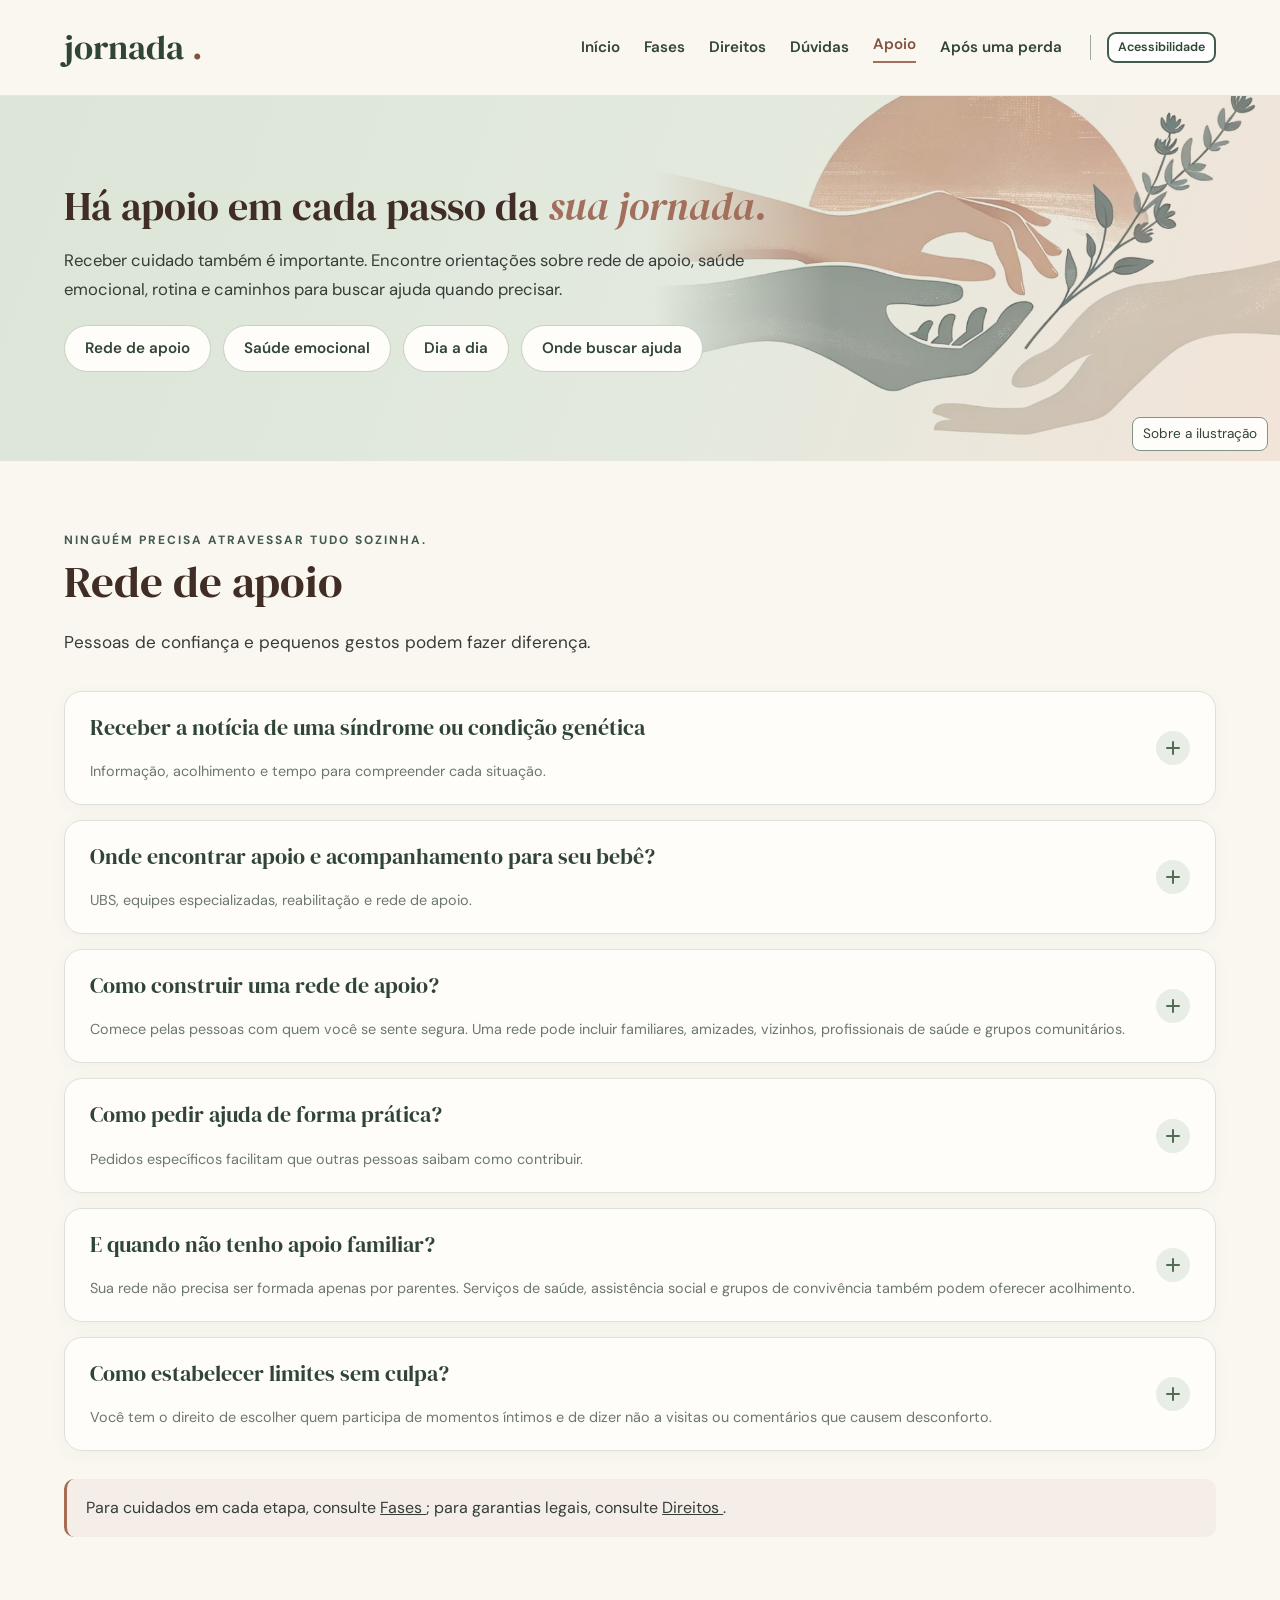
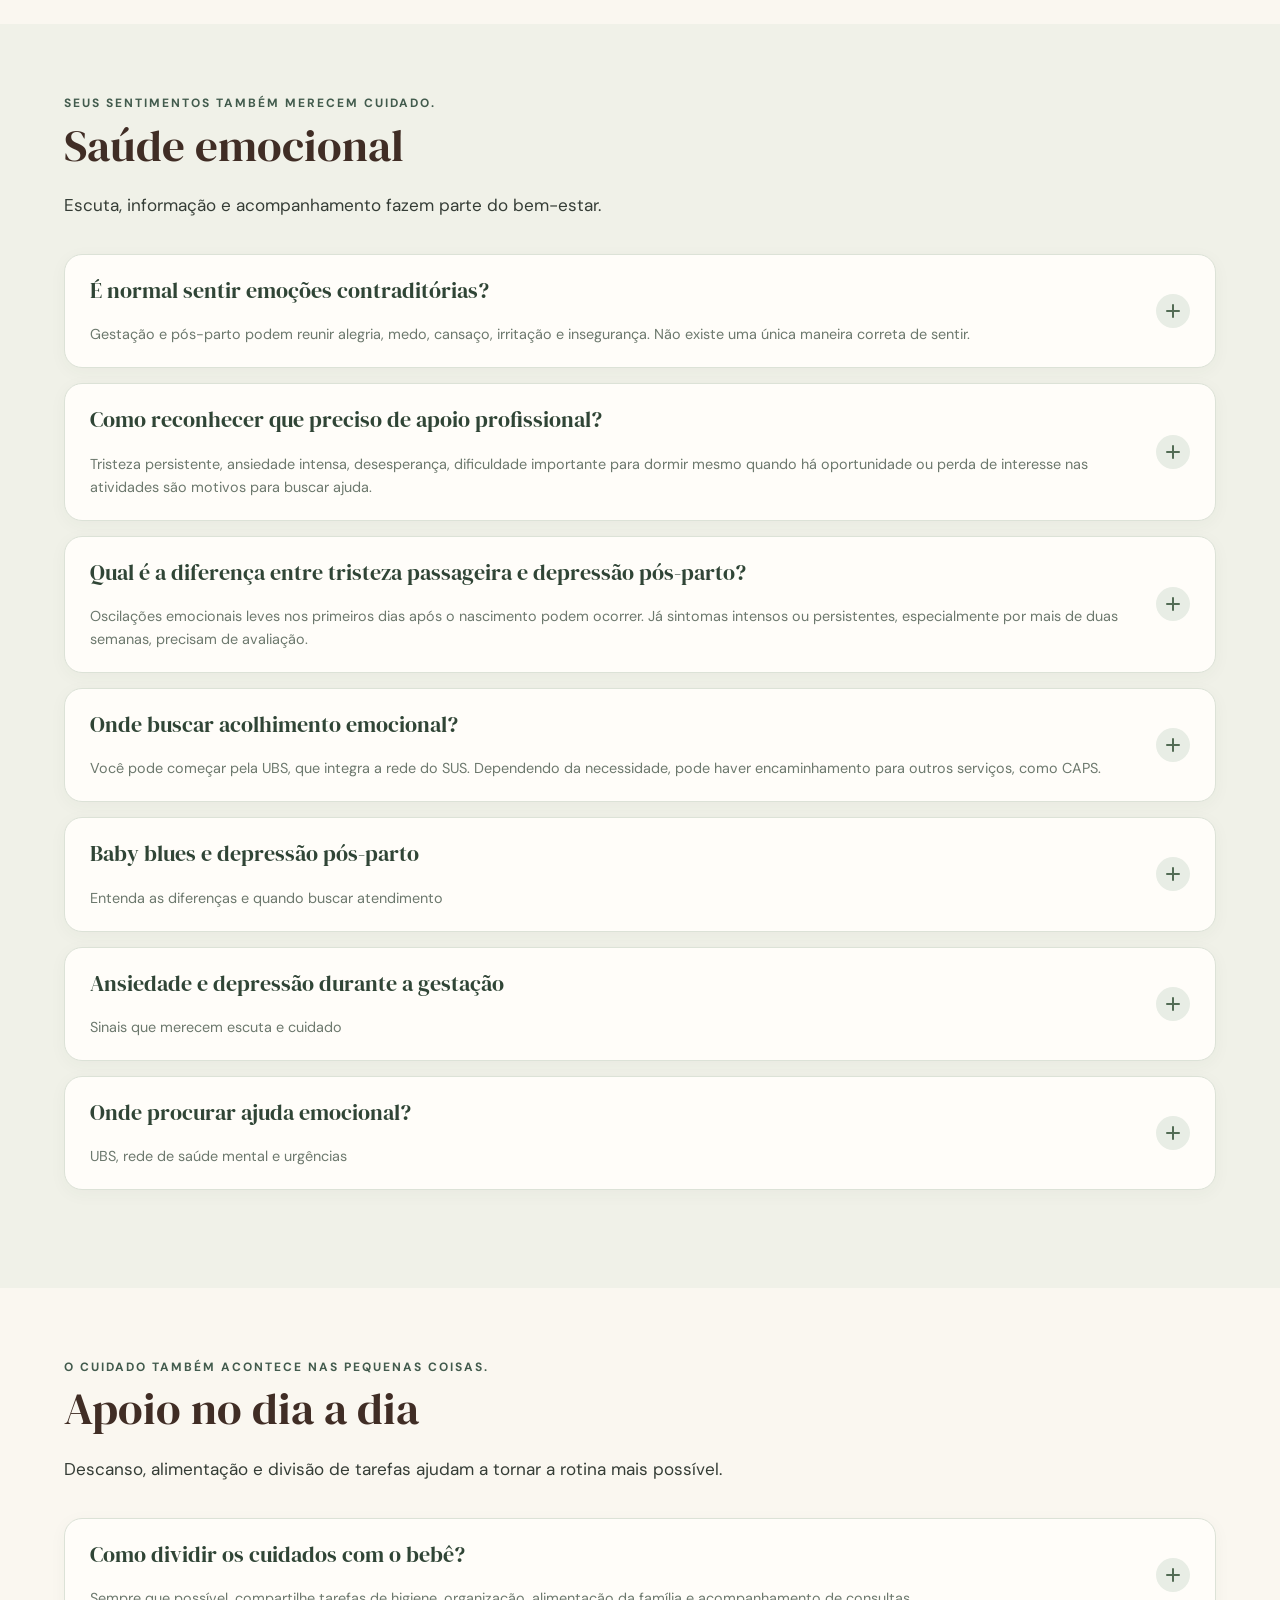
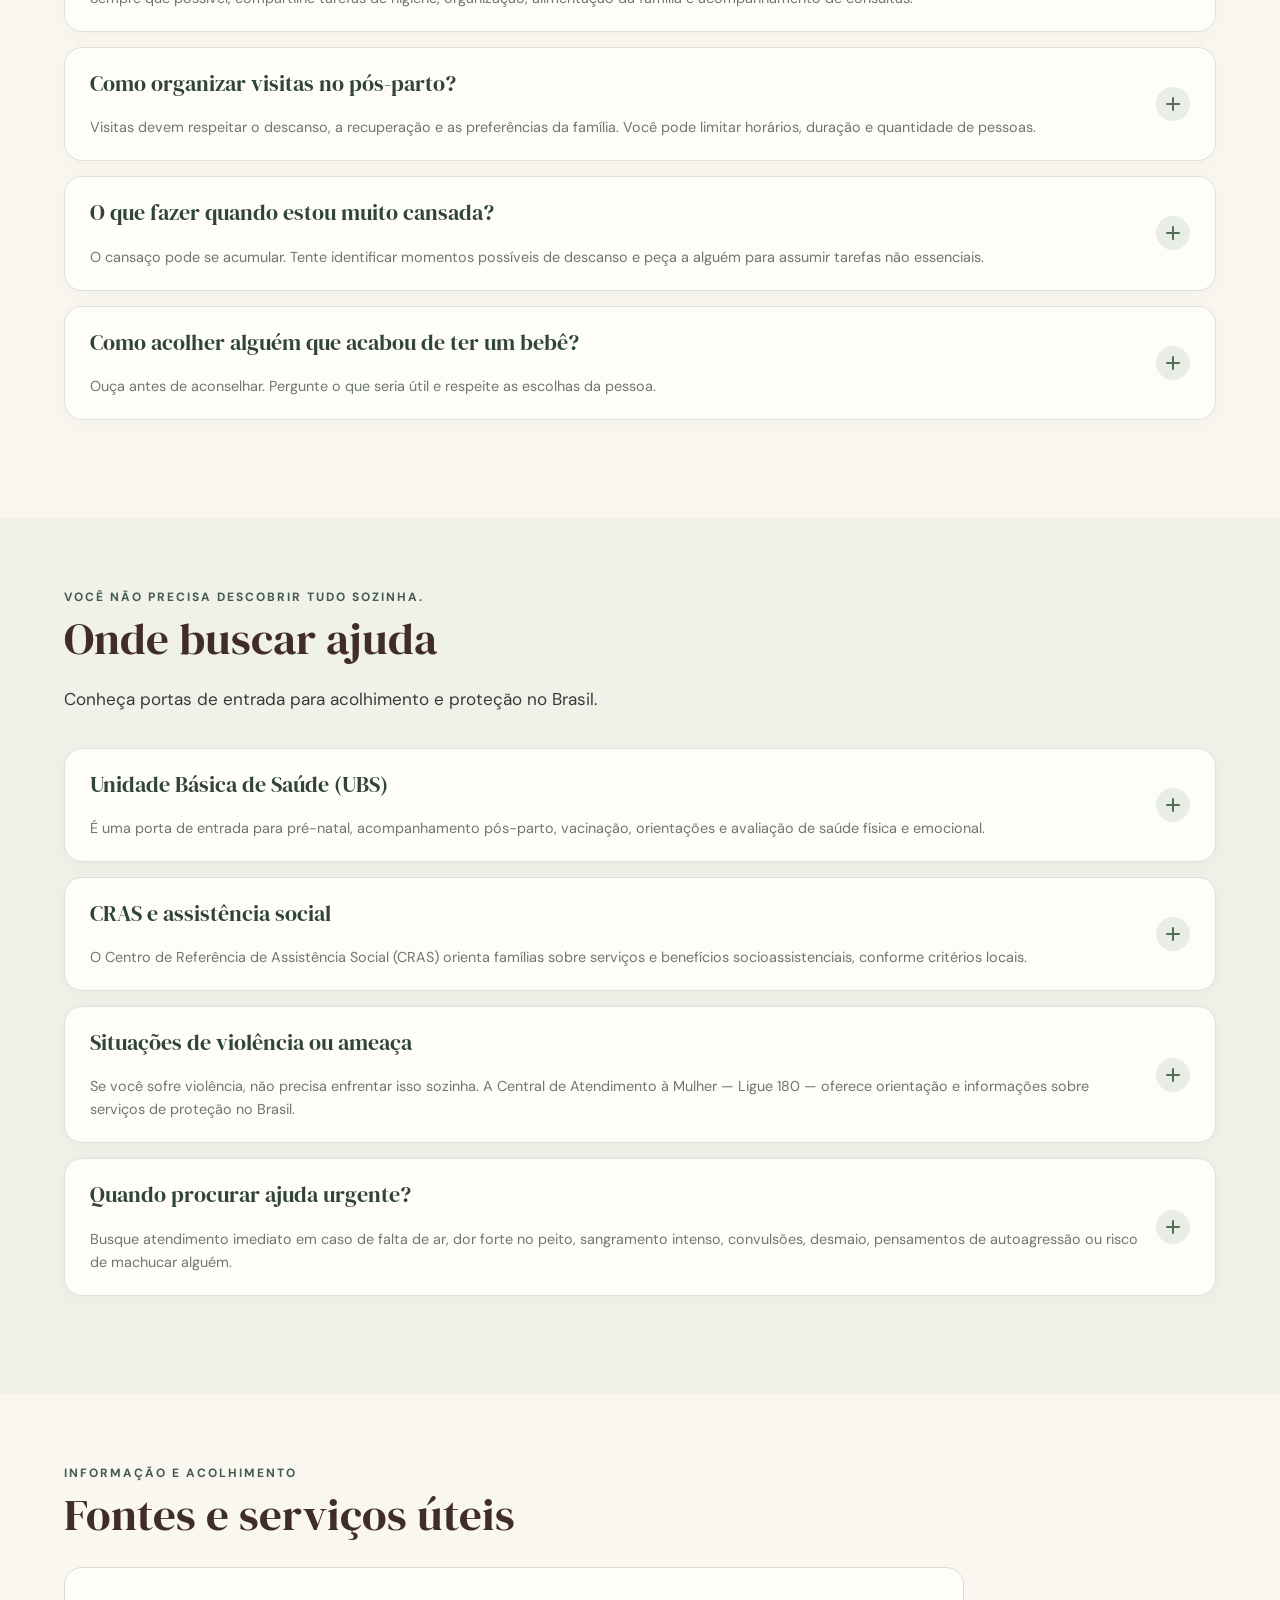
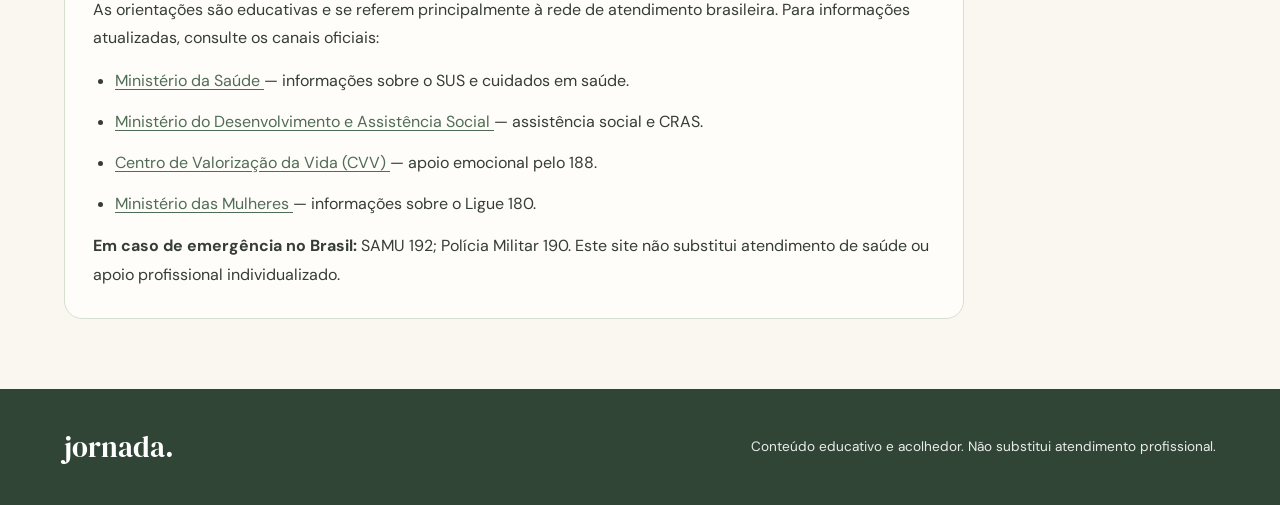
==== apoio.html @ 292ba628 "Add files via upload" ====
<!DOCTYPE html>
<html lang="pt-BR">
 <head>
  <meta charset="utf-8"/>
  <meta content="width=device-width, initial-scale=1" name="viewport"/>
  <meta content="Acolhimento, sa&uacute;de emocional, rede de apoio e servi&ccedil;os para gestantes e fam&iacute;lias no p&oacute;s-parto." name="description"/>
  <title>
   Apoio | Jornada
  </title>
  <link href="css/style.css" rel="stylesheet"/>
  <script defer="" src="js/main.js">
  </script>
  <style>
   .pagina-apoio .pagina-apresentacao > .container {
  position:relative;
  z-index:2;
}

.pagina-apoio .pagina-apresentacao .etiqueta {
  color:var(--verde);
}



.pagina-apoio .pagina-apresentacao h1 em {
  color:var(--argila);
  font-weight:400;
}



.pagina-apoio .ornamento-apoio {
  position:absolute;
  top:0;
  right:0;
  height:100%;
  width:49%;
  max-width:none;
  object-fit:cover;
  object-position:center 18%;
  pointer-events:none;
  z-index:1;
  -webkit-mask-image:linear-gradient(to right,transparent 0%,black 22%);
  mask-image:linear-gradient(to right,transparent 0%,black 22%);
}

.pagina-apoio .navegacao-fases {
  display:flex;
  flex-wrap:wrap;
  gap:12px;
  margin:0;
}

.pagina-apoio .navegacao-fases a {
  display:inline-flex;
  align-items:center;
  justify-content:center;
  padding:12px 20px;
  border:1px solid #C7D0C4;
  border-radius:30px;
  background:#fffdf9;
  color:var(--verde-escuro);
  font:600 .95rem/1.4 'DM Sans',Arial,sans-serif;
  text-decoration:none;
  transition:background .2s,color .2s;
}

.pagina-apoio .navegacao-fases a:hover {
  background:var(--verde);
  color:#fff;
}

.pagina-apoio .secao-interna {
  padding:70px 0;
  scroll-margin-top:25px;
}

.pagina-apoio .titulo-secao {
  display:flex;
  align-items:center;
  gap:22px;
  margin-bottom:18px;
}

.pagina-apoio .numero-secao {
  display:flex;
  align-items:center;
  justify-content:center;
  flex-shrink:0;
  width:68px;
  height:68px;
  border-radius:50%;
  background:var(--verde-claro);
  color:var(--verde);
  font:400 1.8rem/1 'DM Serif Display',Georgia,serif;
}

.pagina-apoio .titulo-secao .etiqueta {
  margin-bottom:5px;
  font-size:.75rem;
  letter-spacing:2px;
}

.pagina-apoio .titulo-secao h2 {
  font:400 clamp(2rem,3.5vw,3rem)/1.2 'DM Serif Display',Georgia,serif;
  color:#402D25;
}

.pagina-apoio .introducao-secao {
  max-width:850px;
  margin:0 0 32px;
  font-size:1.07rem;
  line-height:1.85;
}

.pagina-apoio .cartilhas-grade {
  display:grid;
  grid-template-columns:1fr;
  gap:15px;
  margin:28px 0;
}

.pagina-apoio .cartilha {
  min-width:0;
  background:#fffdf9;
  border:1px solid #dce2d7;
  border-radius:18px;
  overflow:hidden;
}

.pagina-apoio .cartilha[open] {
  border-color:#aabca7;
}

.pagina-apoio .cartilha-titulo {
  display:flex;
  align-items:center;
  justify-content:space-between;
  gap:18px;
  padding:21px 25px;
  cursor:pointer;
  list-style:none;
}

.pagina-apoio .cartilha-titulo::-webkit-details-marker {
  display:none;
}

.pagina-apoio .cartilha-titulo > span:first-child {
  display:flex;
  align-items:center;
  gap:17px;
  min-width:0;
  flex-wrap:wrap;
}

.pagina-apoio .cartilha-numero {
  flex:0 0 43px;
  width:43px;
  height:43px;
  display:grid;
  place-items:center;
  border-radius:13px;
  background:var(--argila-clara);
  color:#86533f;
  font:400 1.25rem/1 'DM Serif Display',Georgia,serif;
}

.pagina-apoio .cartilha-titulo strong {
  display:block;
  font:400 1.4rem/1.35 'DM Serif Display',Georgia,serif;
  color:var(--verde-escuro);
  margin:0;
}

.pagina-apoio .cartilha-titulo small {
  display:block;
  width:100%;
  font-size:.9rem;
  line-height:1.6;
  color:#6c786d;
}

.pagina-apoio .cartilha-icone {
  position:relative;
  display:grid;
  place-items:center;
  flex:0 0 34px;
  width:34px;
  height:34px;
  padding:0;
  border-radius:50%;
  background:#e8ede5;
  color:#536c55;
  font-size:0;
  line-height:0;
  transition:transform .2s;
}

.pagina-apoio .cartilha-icone::before, .pagina-apoio .cartilha-icone::after {
  content:"";
  position:absolute;
  top:50%;
  left:50%;
  background:currentColor;
  border-radius:2px;
  transform:translate(-50%,-50%);
}

.pagina-apoio .cartilha-icone::before {
  width:14px;
  height:2px;
}

.pagina-apoio .cartilha-icone::after {
  width:2px;
  height:14px;
}

.pagina-apoio .cartilha[open] .cartilha-icone {
  transform:rotate(45deg);
}

.pagina-apoio .cartilha-conteudo {
  border-top:1px solid #edf0e9;
  padding:8px 27px 27px;
  line-height:1.8;
  color:#49544a;
  overflow-wrap:anywhere;
}

.pagina-apoio .cartilha-conteudo h4 {
  margin:22px 0 8px;
  color:#4e6952;
  font-size:1rem;
}

.pagina-apoio .cartilha-conteudo p,.pagina-apoio .cartilha-conteudo ul {
  margin:0 0 14px;
}

.pagina-apoio .cartilha-conteudo ul {
  padding-left:22px;
}

.pagina-apoio .cartilha-conteudo li {
  margin-bottom:8px;
}

.pagina-apoio .cartilha-conteudo a,.pagina-apoio .fontes-jornada a {
  color:#506c55;
  text-decoration:underline;
  text-underline-offset:3px;
}

.pagina-apoio .cartilha-alerta {
  background:#f8ece6;
  border-left:4px solid #c9917b;
  padding:14px 16px;
  border-radius:8px;
  margin:18px 0;
}

.pagina-apoio .cartilha-perguntas {
  background:#edf1e9;
  padding:16px;
  border-radius:12px;
  margin:18px 0;
}

.pagina-apoio .cartilha-fonte {
  margin-top:22px;
  padding-top:14px;
  border-top:1px solid #e4e9df;
  font-size:.85rem;
  color:#68746a;
}

.pagina-apoio .secao-fontes {
  padding:65px 0 75px;
  background:#ecefe8;
  border-top:1px solid #d6dfd1;
}

.pagina-apoio .fontes-cabecalho h2 {
  font:400 clamp(2rem,3.5vw,3rem)/1.2 'DM Serif Display',Georgia,serif;
  color:var(--verde-escuro);
}

.pagina-apoio .fontes-jornada {
  max-width:900px;
  margin-top:25px;
  padding:28px;
  background:#fffdf9;
  border:1px solid #d6dfd1;
  border-radius:18px;
  line-height:1.8;
}

.pagina-apoio .fontes-jornada ul {
  padding-left:22px;
  margin:14px 0;
}

.pagina-apoio .fontes-jornada li {
  margin-bottom:12px;
}

.pagina-apoio .fontes-jornada p + p {
  margin-top:12px;
}

.pagina-apoio .sr-only-direitos {
  position:absolute;
  width:1px;
  height:1px;
  padding:0;
  margin:-1px;
  overflow:hidden;
  clip:rect(0,0,0,0);
  white-space:nowrap;
  border:0;
}

@media(max-width:1050px) {
  .pagina-apoio .ornamento-apoio {
    opacity:.3;
    right:-110px;
  }

  .pagina-apoio .pagina-apresentacao h1,

}

@media(max-width:700px) {
  

  .pagina-apoio .ornamento-apoio {
    opacity:.13;
    right:-45%;
    height:100%;
  }

  

  

  .pagina-apoio .navegacao-fases {
    gap:10px;
  }

  .pagina-apoio .navegacao-fases a {
    padding:10px 15px;
    font-size:.9rem;
  }

  .pagina-apoio .secao-interna {
    padding:50px 0;
  }

  .pagina-apoio .titulo-secao {
    align-items:flex-start;
    gap:15px;
  }

  .pagina-apoio .numero-secao {
    width:52px;
    height:52px;
    font-size:1.35rem;
  }

  .pagina-apoio .cartilha-titulo {
    padding:18px;
  }

  .pagina-apoio .cartilha-titulo strong {
    font-size:1.18rem;
  }

  .pagina-apoio .cartilha-conteudo {
    padding:8px 20px 22px;
  }

  .pagina-apoio .fontes-jornada {
    padding:20px;
  }

}

@media(prefers-reduced-motion:reduce) {
  .pagina-apoio .cartilha-icone,.pagina-apoio .navegacao-fases a {
    transition:none;
  }

}

.pagina-apoio .pagina-apresentacao .ornamento-apoio {
  right:0;
  opacity:.64;
  -webkit-mask-image:linear-gradient(to right,transparent 0%,black 28%);
  mask-image:linear-gradient(to right,transparent 0%,black 28%);
}

.pagina-apoio .pagina-apresentacao > .container {
  pointer-events:none;
}

.pagina-apoio .pagina-apresentacao .navegacao-fases {
  pointer-events:auto;
}

.pagina-apoio .nota-legal {
  background:#f8ece6;
  border-left:4px solid #c9917b;
  border-radius:10px;
  padding:20px 24px;
  margin-top:28px;
  max-width:900px;
  line-height:1.8;
}

.pagina-apoio .cartilha-conteudo p + p {
  margin-top:12px;
}

.pagina-apoio .cartilha-conteudo strong {
  color:var(--verde-escuro);
}

@media(max-width:1050px) {
  .pagina-apoio .pagina-apresentacao .ornamento-apoio {
    opacity:.25;
    right:-100px;
  }

}

@media(max-width:700px) {
  .pagina-apoio .pagina-apresentacao .ornamento-apoio {
    opacity:.12;
    right:-45%;
  }

}

  

.pagina-apoio .ornamento-apoio {
  object-position: center 18%;
}
@media (max-width: 760px) {
  .pagina-apoio .ornamento-apoio {
    width: 100%;
    height: 290px;
    object-fit: cover;
    object-position: center 16%;
    opacity: .55;
  }
}
  
/* Entrada compacta aprovada para apoio. */

.pagina-apoio .pagina-apresentacao .ornamento-apoio { max-height: 100%; }
@media (max-width: 700px) {
  
}

/* Ajuste visual aprovado: cabeçalho interno mais compacto e verde suave mais presente. */

@media (max-width: 700px) {
  
}
  </style>
 </head>
 <body class="pagina-apoio">
  <a class="pular-conteudo" href="#conteudo">
   Pular para o conte&uacute;do
  </a>
  <header class="topo">
   <div class="container cabecalho">
    <a class="logo" href="index.html">
     jornada
     <span>
      .
     </span>
    </a>
    <nav aria-label="Navega&ccedil;&atilde;o principal" class="menu">
     <a href="index.html">
      In&iacute;cio
     </a>
     <a href="fases.html">
      Fases
     </a>
     <a href="direitos.html">
      Direitos
     </a>
     <a href="duvidas.html">
      D&uacute;vidas
     </a>
     <a aria-current="page" href="apoio.html">
      Apoio
     </a>
     <a href="perda.html">
      Ap&oacute;s uma perda
     </a>
    </nav>
    <button aria-controls="painel-acessibilidade" aria-expanded="false" class="botao-acessibilidade" type="button">
     Acessibilidade
    </button>
   </div>
  </header>
  <section aria-label="Prefer&ecirc;ncias de acessibilidade" class="painel-acessibilidade" hidden="" id="painel-acessibilidade">
   <div class="container painel-acessibilidade-conteudo">
    <strong>
     Prefer&ecirc;ncias de acessibilidade
    </strong>
    <div class="painel-acessibilidade-opcoes">
     <button data-tamanho="normal" type="button">
      Texto normal
     </button>
     <button data-tamanho="maior" type="button">
      Texto maior
     </button>
     <button data-tamanho="extra" type="button">
      Texto extra
     </button>
     <button aria-pressed="false" id="alternar-contraste" type="button">
      Alto contraste
     </button>
    </div>
   </div>
  </section>
  <main id="conteudo">
   <section class="pagina-apresentacao">
    <details class="descricao-ilustracao">
     <summary>
      Sobre a ilustra&ccedil;&atilde;o
     </summary>
     <p>
      Ilustra&ccedil;&atilde;o de m&atilde;os e um ramo delicado, simbolizando apoio.
     </p>
    </details>
    <img alt="Tr&ecirc;s m&atilde;os pr&oacute;ximas de um ramo delicado, representando acolhimento e apoio." class="ornamento-apoio" src="assets/apoio-maos-rede.png" title="Ilustra&ccedil;&atilde;o de m&atilde;os e um ramo delicado, simbolizando apoio."/>
    <div class="container">
     <h1>
      H&aacute; apoio em cada passo da
      <em>
       sua jornada.
      </em>
     </h1>
     <p>
      Receber cuidado tamb&eacute;m &eacute; importante. Encontre orienta&ccedil;&otilde;es sobre rede de apoio, sa&uacute;de emocional,
rotina e caminhos para buscar ajuda quando precisar.
     </p>
     <nav aria-label="Navegar pelos temas de apoio" class="navegacao-fases">
      <a href="#rede">
       Rede de apoio
      </a>
      <a href="#emocional">
       Sa&uacute;de emocional
      </a>
      <a href="#cotidiano">
       Dia a dia
      </a>
      <a href="#servicos">
       Onde buscar ajuda
      </a>
     </nav>
    </div>
   </section>

   <section class="secao-interna" id="rede">
    <div class="container">
     <div class="titulo-secao">
      <div>
       <p class="etiqueta">
        Ningu&eacute;m precisa atravessar tudo sozinha.
       </p>
       <h2>
        Rede de apoio
       </h2>
      </div>
     </div>
     <p class="introducao-secao">
      Pessoas de confian&ccedil;a e pequenos gestos podem fazer diferen&ccedil;a.
     </p>
     <div class="cartilhas-grade">
      <details class="cartilha">
       <summary class="cartilha-titulo">
        <span>
         <strong>
          Receber a not&iacute;cia de uma s&iacute;ndrome ou condi&ccedil;&atilde;o gen&eacute;tica
         </strong>
         <small>
          Informa&ccedil;&atilde;o, acolhimento e tempo para compreender cada situa&ccedil;&atilde;o.
         </small>
        </span>
        <span aria-hidden="true" class="cartilha-icone">
        </span>
       </summary>
       <div class="cartilha-conteudo">
        <p>
         Uma suspeita ou diagn&oacute;stico pode trazer medo, d&uacute;vidas, tristeza,
      al&iacute;vio por encontrar respostas ou v&aacute;rios sentimentos ao mesmo tempo.
      N&atilde;o existe uma rea&ccedil;&atilde;o obrigat&oacute;ria. Seu beb&ecirc; continua sendo uma pessoa
      &uacute;nica, digna de amor, respeito e oportunidades.
        </p>
        <p>
         As necessidades variam muito de uma crian&ccedil;a para outra, mesmo quando
      t&ecirc;m a mesma s&iacute;ndrome. Algumas precisam de consultas e terapias
      frequentes; outras t&ecirc;m demandas diferentes. Evite prever o futuro
      apenas pelo nome do diagn&oacute;stico.
        </p>
        <div class="cartilha-perguntas">
         <strong>
          Na pr&aacute;tica:
         </strong>
         <ul>
          <li>
           Pe&ccedil;a que a equipe explique o resultado em linguagem simples e por escrito.
          </li>
          <li>
           Pergunte se &eacute; uma suspeita de rastreamento ou um diagn&oacute;stico confirmado.
          </li>
          <li>
           Solicite orienta&ccedil;&atilde;o sobre especialistas e acompanhamento individualizado.
          </li>
          <li>
           Converse com pessoas de confian&ccedil;a, sem se sentir obrigada a contar a todos imediatamente.
          </li>
         </ul>
        </div>
        <p>
         <strong>
          Fonte:
         </strong>
         <a href="https://www.acog.org/womens-health/faqs/prenatal-genetic-diagnostic-tests" rel="noopener noreferrer" target="_blank">
          ACOG &mdash; exames diagn&oacute;sticos e aconselhamento
         </a>
         .
        </p>
        <p>
         Receber uma not&iacute;cia inesperada pode despertar medo, d&uacute;vidas, tristeza ou esperan&ccedil;a ao mesmo tempo. Pe&ccedil;a que a equipe explique o que foi confirmado, o que ainda &eacute; apenas suspeita e quais profissionais podem acompanhar a fam&iacute;lia, sem pressionar decis&otilde;es imediatas.
        </p>
       </div>
      </details>

      <details class="cartilha">
       <summary class="cartilha-titulo">
        <span>
         <strong>
          Onde encontrar apoio e acompanhamento para seu beb&ecirc;?
         </strong>
         <small>
          UBS, equipes especializadas, reabilita&ccedil;&atilde;o e rede de apoio.
         </small>
        </span>
        <span aria-hidden="true" class="cartilha-icone">
        </span>
       </summary>
       <div class="cartilha-conteudo">
        <p>
         Voc&ecirc; n&atilde;o precisa descobrir todos os cuidados sozinha. A Unidade B&aacute;sica
      de Sa&uacute;de (UBS) pode ajudar a organizar o acompanhamento da crian&ccedil;a e
      orientar encaminhamentos conforme as necessidades identificadas.
        </p>
        <ul>
         <li>
          <strong>
           Acompanhamento de sa&uacute;de:
          </strong>
          consultas de rotina,
        vacina&ccedil;&atilde;o, avalia&ccedil;&atilde;o do desenvolvimento e profissionais especializados
        quando indicados.
         </li>
         <li>
          <strong>
           Desenvolvimento e reabilita&ccedil;&atilde;o:
          </strong>
          conforme cada caso,
        podem ser indicados fisioterapia, fonoaudiologia, terapia ocupacional
        e outros cuidados. O SUS conta com uma rede de aten&ccedil;&atilde;o &agrave; pessoa com
        defici&ecirc;ncia e Centros Especializados em Reabilita&ccedil;&atilde;o (CER).
         </li>
         <li>
          <strong>
           Fam&iacute;lia e cotidiano:
          </strong>
          dividir tarefas, buscar apoio
        emocional e conhecer fam&iacute;lias com experi&ecirc;ncias semelhantes pode ajudar.
        A crian&ccedil;a tamb&eacute;m precisa de brincadeiras, conviv&ecirc;ncia e afeto.
         </li>
        </ul>
        <p>
         A exist&ecirc;ncia de uma s&iacute;ndrome n&atilde;o significa automaticamente que a
      crian&ccedil;a precise de todas as terapias. O plano de cuidado deve considerar
      sua sa&uacute;de, desenvolvimento, contexto e escolhas da fam&iacute;lia.
        </p>
        <p>
         <strong>
          Fontes:
         </strong>
         <a href="https://www.gov.br/saude/pt-br/assuntos/saude-de-a-a-z/s/saude-da-pessoa-com-deficiencia" rel="noopener noreferrer" target="_blank">
          Minist&eacute;rio da Sa&uacute;de &mdash; sa&uacute;de da pessoa com defici&ecirc;ncia
         </a>
         e
         <a href="https://www.gov.br/saude/pt-br/assuntos/saude-de-a-a-z/s/saude-da-pessoa-com-deficiencia/faq/o-que-e-um-cer" rel="noopener noreferrer" target="_blank">
          Minist&eacute;rio da Sa&uacute;de &mdash; CER
         </a>
         .
        </p>
        <p>
         A UBS pode coordenar encaminhamentos para pediatria, gen&eacute;tica cl&iacute;nica, reabilita&ccedil;&atilde;o e outros servi&ccedil;os quando indicados. Solicite um plano de acompanhamento por escrito e pergunte quais sinais justificam retorno antecipado.
        </p>
       </div>
      </details>

      <details class="cartilha">
       <summary class="cartilha-titulo">
        <span>
         <strong>
          Como construir uma rede de apoio?
         </strong>
         <small>
          Comece pelas pessoas com quem voc&ecirc; se sente segura. Uma rede pode incluir familiares, amizades,
vizinhos, profissionais de sa&uacute;de e grupos comunit&aacute;rios.
         </small>
        </span>
        <span aria-hidden="true" class="cartilha-icone">
        </span>
       </summary>
       <div class="cartilha-conteudo">
        <p>
         Convide algu&eacute;m para conversar sobre o que voc&ecirc; precisa, sem obriga&ccedil;&atilde;o de aceitar conselhos ou visitas.
        </p>
        <div class="cartilha-perguntas">
         <strong>
          Na pr&aacute;tica:
         </strong>
         <ul>
          <li>
           Liste duas ou tr&ecirc;s pessoas com quem voc&ecirc; pode contar.
          </li>
          <li>
           Combine uma forma simples de pedir ajuda, como uma mensagem curta.
          </li>
          <li>
           Defina limites claros sobre visitas, coment&aacute;rios e decis&otilde;es pessoais.
          </li>
         </ul>
        </div>
        <h4>
         Para entender melhor
        </h4>
        <p>
         Apoio tamb&eacute;m significa dividir tarefas e oferecer descanso, n&atilde;o apenas visitar o beb&ecirc;. Vale
combinar antecipadamente quem pode ajudar com transporte, alimenta&ccedil;&atilde;o, consultas ou cuidados com
outras crian&ccedil;as.
        </p>
        <p>
         Uma rede n&atilde;o precisa ser grande: uma pessoa de confian&ccedil;a, uma vizinha, um servi&ccedil;o de sa&uacute;de ou um grupo comunit&aacute;rio j&aacute; podem fazer diferen&ccedil;a. Priorize ajuda concreta e respeitosa, sem cobran&ccedil;as sobre como a fam&iacute;lia deve viver essa fase.
        </p>
       </div>
      </details>

      <details class="cartilha">
       <summary class="cartilha-titulo">
        <span>
         <strong>
          Como pedir ajuda de forma pr&aacute;tica?
         </strong>
         <small>
          Pedidos espec&iacute;ficos facilitam que outras pessoas saibam como contribuir.
         </small>
        </span>
        <span aria-hidden="true" class="cartilha-icone">
        </span>
       </summary>
       <div class="cartilha-conteudo">
        <p>
         Voc&ecirc; pode solicitar uma refei&ccedil;&atilde;o, uma ida &agrave; farm&aacute;cia, companhia em uma consulta ou algu&eacute;m para
cuidar de tarefas dom&eacute;sticas.
        </p>
        <div class="cartilha-perguntas">
         <strong>
          Na pr&aacute;tica:
         </strong>
         <ul>
          <li>
           Diga exatamente o que seria &uacute;til e quando.
          </li>
          <li>
           Aceite apenas o apoio que respeita suas escolhas.
          </li>
          <li>
           Lembre que pedir ajuda n&atilde;o diminui sua autonomia.
          </li>
         </ul>
        </div>
        <h4>
         Para entender melhor
        </h4>
        <p>
         Experimente pedidos objetivos: &ldquo;Voc&ecirc; pode me acompanhar &agrave; UBS na ter&ccedil;a?&rdquo; ou &ldquo;Consegue trazer uma
refei&ccedil;&atilde;o pronta?&rdquo;. Pedidos espec&iacute;ficos facilitam que as pessoas saibam como colaborar.
        </p>
        <p>
         Pedidos espec&iacute;ficos costumam ser mais f&aacute;ceis de atender: &ldquo;voc&ecirc; pode trazer uma refei&ccedil;&atilde;o?&rdquo;, &ldquo;pode me acompanhar &agrave; consulta?&rdquo; ou &ldquo;pode ficar com o beb&ecirc; enquanto descanso?&rdquo;. Voc&ecirc; n&atilde;o precisa justificar exaustivamente por que precisa de cuidado.
        </p>
       </div>
      </details>

      <details class="cartilha">
       <summary class="cartilha-titulo">
        <span>
         <strong>
          E quando n&atilde;o tenho apoio familiar?
         </strong>
         <small>
          Sua rede n&atilde;o precisa ser formada apenas por parentes. Servi&ccedil;os de sa&uacute;de, assist&ecirc;ncia social e
grupos de conviv&ecirc;ncia tamb&eacute;m podem oferecer acolhimento.
         </small>
        </span>
        <span aria-hidden="true" class="cartilha-icone">
        </span>
       </summary>
       <div class="cartilha-conteudo">
        <p>
         Uma Unidade B&aacute;sica de Sa&uacute;de (UBS) pode orientar sobre servi&ccedil;os dispon&iacute;veis no seu territ&oacute;rio.
        </p>
        <div class="cartilha-perguntas">
         <strong>
          Na pr&aacute;tica:
         </strong>
         <ul>
          <li>
           Procure a UBS de refer&ecirc;ncia.
          </li>
          <li>
           Pergunte sobre grupos de gestantes e pu&eacute;rperas.
          </li>
          <li>
           Se necess&aacute;rio, busque orienta&ccedil;&atilde;o no CRAS sobre apoio social.
          </li>
         </ul>
        </div>
        <h4>
         Para entender melhor
        </h4>
        <p>
         A UBS e os servi&ccedil;os socioassistenciais podem ajudar a identificar recursos comunit&aacute;rios. Redes
de apoio tamb&eacute;m podem incluir amizades, vizinhos e grupos de conviv&ecirc;ncia.
        </p>
       </div>
      </details>

      <details class="cartilha">
       <summary class="cartilha-titulo">
        <span>
         <strong>
          Como estabelecer limites sem culpa?
         </strong>
         <small>
          Voc&ecirc; tem o direito de escolher quem participa de momentos &iacute;ntimos e de dizer n&atilde;o a visitas ou
coment&aacute;rios que causem desconforto.
         </small>
        </span>
        <span aria-hidden="true" class="cartilha-icone">
        </span>
       </summary>
       <div class="cartilha-conteudo">
        <p>
         Uma frase simples pode ajudar: &ldquo;Agrade&ccedil;o o carinho, mas agora precisamos de descanso&rdquo;.
        </p>
        <div class="cartilha-perguntas">
         <strong>
          Na pr&aacute;tica:
         </strong>
         <ul>
          <li>
           Combine previamente regras de visita com quem mora com voc&ecirc;.
          </li>
          <li>
           Pe&ccedil;a a algu&eacute;m de confian&ccedil;a para ajudar a comunicar os limites.
          </li>
         </ul>
        </div>
        <h4>
         Para entender melhor
        </h4>
        <p>
         Voc&ecirc; pode limitar visitas, hor&aacute;rios e exposi&ccedil;&atilde;o do beb&ecirc;. Frases simples como &ldquo;Hoje precisamos
descansar&rdquo; ajudam a comunicar o que sua fam&iacute;lia necessita.
        </p>
       </div>
      </details>
     </div>
     <p class="bloco-dica">
      Para cuidados em cada etapa, consulte
      <a href="fases.html">
       Fases
      </a>
      ; para garantias legais, consulte
      <a href="direitos.html">
       Direitos
      </a>
      .
     </p>
    </div>
   </section>

   <section class="secao-interna secao-fundo" id="emocional">
    <div class="container">
     <div class="titulo-secao">
      <div>
       <p class="etiqueta">
        Seus sentimentos tamb&eacute;m merecem cuidado.
       </p>
       <h2>
        Sa&uacute;de emocional
       </h2>
      </div>
     </div>
     <p class="introducao-secao">
      Escuta, informa&ccedil;&atilde;o e acompanhamento fazem parte do bem-estar.
     </p>
     <div class="cartilhas-grade">
      <details class="cartilha">
       <summary class="cartilha-titulo">
        <span>
         <strong>
          &Eacute; normal sentir emo&ccedil;&otilde;es contradit&oacute;rias?
         </strong>
         <small>
          Gesta&ccedil;&atilde;o e p&oacute;s-parto podem reunir alegria, medo, cansa&ccedil;o, irrita&ccedil;&atilde;o e inseguran&ccedil;a. N&atilde;o existe
uma &uacute;nica maneira correta de sentir.
         </small>
        </span>
        <span aria-hidden="true" class="cartilha-icone">
        </span>
       </summary>
       <div class="cartilha-conteudo">
        <p>
         Se o sofrimento for intenso, persistente ou dificultar sua rotina, vale procurar avalia&ccedil;&atilde;o
         profissional.
        </p>
        <div class="cartilha-perguntas">
         <strong>
          Na pr&aacute;tica:
         </strong>
         <ul>
          <li>
           Converse com algu&eacute;m de confian&ccedil;a.
          </li>
          <li>
           Compartilhe suas preocupa&ccedil;&otilde;es no pr&eacute;-natal ou na consulta p&oacute;s-parto.
          </li>
         </ul>
        </div>
        <h4>
         Para entender melhor
        </h4>
        <p>
         Sentir alegria e medo ao mesmo tempo n&atilde;o significa falta de amor. Observe se o sofrimento
permanece, aumenta ou impede atividades importantes, pois nesses casos &eacute; adequado buscar ajuda.
        </p>
        <p>
         &Eacute; poss&iacute;vel amar o beb&ecirc; e, ao mesmo tempo, sentir cansa&ccedil;o, irrita&ccedil;&atilde;o ou saudade da vida anterior. Esses sentimentos n&atilde;o definem seu valor como m&atilde;e ou cuidadora. Se estiverem intensos, persistentes ou dificultarem a rotina, vale buscar avalia&ccedil;&atilde;o.
        </p>
       </div>
      </details>

      <details class="cartilha">
       <summary class="cartilha-titulo">
        <span>
         <strong>
          Como reconhecer que preciso de apoio profissional?
         </strong>
         <small>
          Tristeza persistente, ansiedade intensa, desesperan&ccedil;a, dificuldade importante para dormir mesmo
quando h&aacute; oportunidade ou perda de interesse nas atividades s&atilde;o motivos para buscar ajuda.
         </small>
        </span>
        <span aria-hidden="true" class="cartilha-icone">
        </span>
       </summary>
       <div class="cartilha-conteudo">
        <p>
         Profissionais da UBS podem fazer uma primeira avalia&ccedil;&atilde;o e orientar o encaminhamento &agrave; rede de
sa&uacute;de mental.
        </p>
        <div class="cartilha-perguntas">
         <strong>
          Na pr&aacute;tica:
         </strong>
         <ul>
          <li>
           N&atilde;o espere chegar ao limite para procurar atendimento.
          </li>
          <li>
           Pe&ccedil;a ajuda para marcar uma consulta ou ir acompanhada, se desejar.
          </li>
         </ul>
        </div>
        <h4>
         Para entender melhor
        </h4>
        <p>
         A equipe pode avaliar sintomas, sono, alimenta&ccedil;&atilde;o, rede de apoio e poss&iacute;veis condi&ccedil;&otilde;es de sa&uacute;de
mental. Pedir ajuda cedo costuma facilitar o cuidado.
        </p>
       </div>
      </details>

      <details class="cartilha">
       <summary class="cartilha-titulo">
        <span>
         <strong>
          Qual &eacute; a diferen&ccedil;a entre tristeza passageira e depress&atilde;o p&oacute;s-parto?
         </strong>
         <small>
          Oscila&ccedil;&otilde;es emocionais leves nos primeiros dias ap&oacute;s o nascimento podem ocorrer. J&aacute; sintomas
intensos ou persistentes, especialmente por mais de duas semanas, precisam de avalia&ccedil;&atilde;o.
         </small>
        </span>
        <span aria-hidden="true" class="cartilha-icone">
        </span>
       </summary>
       <div class="cartilha-conteudo">
        <p>
         Somente um profissional pode avaliar e orientar o tratamento adequado.
        </p>
        <div class="cartilha-perguntas">
         <strong>
          Na pr&aacute;tica:
         </strong>
         <ul>
          <li>
           Se voc&ecirc; sente que n&atilde;o est&aacute; conseguindo lidar, procure atendimento mesmo antes de duas semanas.
          </li>
          <li>
           Se houver risco imediato de ferir a si mesma ou a outra pessoa, procure emerg&ecirc;ncia ou ligue 192.
          </li>
         </ul>
        </div>
        <h4>
         Para entender melhor
        </h4>
        <p>
         O baby blues tende a melhorar em at&eacute; duas semanas. Depress&atilde;o p&oacute;s-parto pode causar tristeza
persistente, perda de interesse, culpa excessiva e dificuldade para realizar tarefas.
        </p>
        <p>
         Oscila&ccedil;&otilde;es emocionais nos primeiros dias podem acontecer, mas tristeza persistente, desesperan&ccedil;a, ansiedade intensa ou perda de interesse merecem acolhimento profissional. Se houver pensamentos de se machucar ou machucar o beb&ecirc;, procure ajuda imediata e n&atilde;o fique sozinha.
        </p>
       </div>
      </details>

      <details class="cartilha">
       <summary class="cartilha-titulo">
        <span>
         <strong>
          Onde buscar acolhimento emocional?
         </strong>
         <small>
          Voc&ecirc; pode come&ccedil;ar pela UBS, que integra a rede do SUS. Dependendo da necessidade, pode haver
encaminhamento para outros servi&ccedil;os, como CAPS.
         </small>
        </span>
        <span aria-hidden="true" class="cartilha-icone">
        </span>
       </summary>
       <div class="cartilha-conteudo">
        <p>
         O CVV oferece apoio emocional gratuito pelo telefone 188, 24 horas por dia, no Brasil.
        </p>
        <div class="cartilha-perguntas">
         <strong>
          Na pr&aacute;tica:
         </strong>
         <ul>
          <li>
           Em urg&ecirc;ncia de sa&uacute;de, procure UPA, pronto-socorro ou SAMU 192.
          </li>
          <li>
           Para conversar e ser ouvida, ligue 188 ou acesse cvv.org.br.
          </li>
         </ul>
        </div>
        <h4>
         Para entender melhor
        </h4>
        <p>
         Voc&ecirc; pode procurar a UBS, pedir avalia&ccedil;&atilde;o e solicitar informa&ccedil;&otilde;es sobre psicologia ou servi&ccedil;os
especializados. O acesso depende da organiza&ccedil;&atilde;o da rede local.
        </p>
       </div>
      </details>

      <details class="cartilha">
       <summary class="cartilha-titulo">
        <span>
         <strong>
          Baby blues e depress&atilde;o p&oacute;s-parto
         </strong>
         <small>
          Entenda as diferen&ccedil;as e quando buscar atendimento
         </small>
        </span>
        <span aria-hidden="true" class="cartilha-icone">
         +
        </span>
       </summary>
       <div class="cartilha-conteudo">
        <h4>
         O que &eacute; baby blues?
        </h4>
        <p>
         Choro f&aacute;cil, irritabilidade e oscila&ccedil;&otilde;es de humor podem aparecer nos primeiros dias ap&oacute;s o parto
e geralmente melhoram em at&eacute; duas semanas. Apoio e descanso ajudam, mas sofrimento intenso
merece aten&ccedil;&atilde;o.
        </p>
        <h4>
         E a depress&atilde;o p&oacute;s-parto?
        </h4>
        <p>
         Pode causar tristeza persistente, perda de interesse, culpa, desesperan&ccedil;a, ansiedade ou
dificuldade para realizar tarefas. N&atilde;o &eacute; falta de amor nem fraqueza. H&aacute; tratamentos, como
psicoterapia e medicamentos avaliados individualmente.
        </p>
        <h4>
         Quando &eacute; urgente?
        </h4>
        <p>
         Pensamentos de suic&iacute;dio ou de machucar a si mesma ou o beb&ecirc;, del&iacute;rios, alucina&ccedil;&otilde;es ou confus&atilde;o
intensa exigem atendimento de emerg&ecirc;ncia. No Brasil, acione o SAMU 192 se houver risco imediato.
        </p>
        <p class="cartilha-fonte">
         Refer&ecirc;ncia institucional:
         <a href="https://www.gov.br/saude/pt-br" rel="noopener noreferrer" target="_blank">
          Minist&eacute;rio da Sa&uacute;de
         </a>
         . As orienta&ccedil;&otilde;es devem ser individualizadas pela equipe de sa&uacute;de.
        </p>
        <h4>
         Para entender melhor
        </h4>
        <p>
         Se os sintomas forem intensos, persistirem por mais de duas semanas ou houver dificuldade
importante para cuidar de si, procure avalia&ccedil;&atilde;o. Confus&atilde;o, alucina&ccedil;&otilde;es ou risco de autoles&atilde;o
exigem urg&ecirc;ncia.
        </p>
       </div>
      </details>

      <details class="cartilha">
       <summary class="cartilha-titulo">
        <span>
         <strong>
          Ansiedade e depress&atilde;o durante a gesta&ccedil;&atilde;o
         </strong>
         <small>
          Sinais que merecem escuta e cuidado
         </small>
        </span>
        <span aria-hidden="true" class="cartilha-icone">
         +
        </span>
       </summary>
       <div class="cartilha-conteudo">
        <h4>
         O que observar?
        </h4>
        <p>
         Preocupa&ccedil;&atilde;o dif&iacute;cil de controlar, tristeza persistente, medo intenso, perda de interesse e
sintomas que atrapalham sono, alimenta&ccedil;&atilde;o ou rotina podem indicar necessidade de avalia&ccedil;&atilde;o. Nem
todo sofrimento emocional se explica por horm&ocirc;nios.
        </p>
        <h4>
         Como pedir ajuda?
        </h4>
        <p>
         Voc&ecirc; pode dizer &agrave; equipe: &ldquo;Tenho me sentido muito preocupada e isso est&aacute; afetando minha rotina&rdquo;.
A UBS pode orientar avalia&ccedil;&atilde;o e encaminhamento conforme a necessidade.
        </p>
        <p class="cartilha-fonte">
         Refer&ecirc;ncia institucional:
         <a href="https://www.gov.br/saude/pt-br" rel="noopener noreferrer" target="_blank">
          Minist&eacute;rio da Sa&uacute;de
         </a>
         . As orienta&ccedil;&otilde;es devem ser individualizadas pela equipe de sa&uacute;de.
        </p>
        <h4>
         Para entender melhor
        </h4>
        <p>
         A ansiedade pode se manifestar como preocupa&ccedil;&atilde;o constante, medo intenso ou dificuldade de
dormir; a depress&atilde;o pode envolver perda de interesse e desesperan&ccedil;a. Tratamentos s&atilde;o
individualizados e podem incluir psicoterapia.
        </p>
       </div>
      </details>

      <details class="cartilha">
       <summary class="cartilha-titulo">
        <span>
         <strong>
          Onde procurar ajuda emocional?
         </strong>
         <small>
          UBS, rede de sa&uacute;de mental e urg&ecirc;ncias
         </small>
        </span>
        <span aria-hidden="true" class="cartilha-icone">
         +
        </span>
       </summary>
       <div class="cartilha-conteudo">
        <h4>
         Por onde come&ccedil;ar?
        </h4>
        <p>
         A UBS &eacute; porta de entrada para conversar sobre ansiedade, tristeza, medo e outras dificuldades.
Conforme a situa&ccedil;&atilde;o, a rede pode oferecer acompanhamento e encaminhamento aos CAPS ou outros
servi&ccedil;os.
        </p>
        <h4>
         E em uma crise?
        </h4>
        <p>
         Em risco imediato, procure emerg&ecirc;ncia ou ligue 192. O CVV oferece apoio emocional pelo 188, mas
n&atilde;o substitui atendimento de urg&ecirc;ncia.
        </p>
        <p class="cartilha-fonte">
         Refer&ecirc;ncia institucional:
         <a href="https://www.gov.br/saude/pt-br" rel="noopener noreferrer" target="_blank">
          Minist&eacute;rio da Sa&uacute;de
         </a>
         . As orienta&ccedil;&otilde;es devem ser individualizadas pela equipe de sa&uacute;de.
        </p>
        <h4>
         Para entender melhor
        </h4>
        <p>
         No SUS, comece pela UBS. Em situa&ccedil;&otilde;es de urg&ecirc;ncia, procure UPA ou emerg&ecirc;ncia. Para risco
imediato, ligue 192. O CVV atende pelo 188 para escuta emocional.
        </p>
        <p>
         A UBS &eacute; uma porta de entrada para avalia&ccedil;&atilde;o e encaminhamento na rede de sa&uacute;de mental. Em situa&ccedil;&atilde;o de risco imediato, procure uma UPA ou servi&ccedil;o de emerg&ecirc;ncia; para conversar em momentos de sofrimento, o CVV atende pelo 188.
        </p>
       </div>
      </details>
     </div>
    </div>
   </section>

   <section class="secao-interna" id="cotidiano">
    <div class="container">
     <div class="titulo-secao">
      <div>
       <p class="etiqueta">
        O cuidado tamb&eacute;m acontece nas pequenas coisas.
       </p>
       <h2>
        Apoio no dia a dia
       </h2>
      </div>
     </div>
     <p class="introducao-secao">
      Descanso, alimenta&ccedil;&atilde;o e divis&atilde;o de tarefas ajudam a tornar a rotina mais poss&iacute;vel.
     </p>
     <div class="cartilhas-grade">
      <details class="cartilha">
       <summary class="cartilha-titulo">
        <span>
         <strong>
          Como dividir os cuidados com o beb&ecirc;?
         </strong>
         <small>
          Sempre que poss&iacute;vel, compartilhe tarefas de higiene, organiza&ccedil;&atilde;o, alimenta&ccedil;&atilde;o da fam&iacute;lia e
acompanhamento de consultas.
         </small>
        </span>
        <span aria-hidden="true" class="cartilha-icone">
        </span>
       </summary>
       <div class="cartilha-conteudo">
        <p>
         Mesmo quando uma pessoa amamenta, outras podem ajudar com o restante da rotina.
        </p>
        <div class="cartilha-perguntas">
         <strong>
          Na pr&aacute;tica:
         </strong>
         <ul>
          <li>
           Conversem sobre tarefas concretas, n&atilde;o apenas sobre &ldquo;ajudar&rdquo;.
          </li>
          <li>
           Revejam os combinados conforme as necessidades mudarem.
          </li>
         </ul>
        </div>
        <h4>
         Para entender melhor
        </h4>
        <p>
         Divida tamb&eacute;m as tarefas invis&iacute;veis: agendar consultas, conferir vacinas, preparar roupas e
acompanhar a alimenta&ccedil;&atilde;o do beb&ecirc;. Isso evita concentrar toda a responsabilidade em uma pessoa.
        </p>
        <p>
         Compartilhar cuidado inclui alimenta&ccedil;&atilde;o quando poss&iacute;vel, trocas, banho, consultas, tarefas dom&eacute;sticas e aten&ccedil;&atilde;o &agrave; pessoa que se recupera do parto. Fa&ccedil;a combinados realistas e revise a divis&atilde;o quando a rotina mudar.
        </p>
       </div>
      </details>

      <details class="cartilha">
       <summary class="cartilha-titulo">
        <span>
         <strong>
          Como organizar visitas no p&oacute;s-parto?
         </strong>
         <small>
          Visitas devem respeitar o descanso, a recupera&ccedil;&atilde;o e as prefer&ecirc;ncias da fam&iacute;lia. Voc&ecirc; pode
limitar hor&aacute;rios, dura&ccedil;&atilde;o e quantidade de pessoas.
         </small>
        </span>
        <span aria-hidden="true" class="cartilha-icone">
        </span>
       </summary>
       <div class="cartilha-conteudo">
        <p>
         Quem visita tamb&eacute;m pode contribuir levando uma refei&ccedil;&atilde;o ou ajudando com tarefas, sem exigir que
a pessoa no p&oacute;s-parto receba ou entretenha convidados.
        </p>
        <div class="cartilha-perguntas">
         <strong>
          Na pr&aacute;tica:
         </strong>
         <ul>
          <li>
           Evite visitas de pessoas doentes.
          </li>
          <li>
           Pe&ccedil;a higiene das m&atilde;os antes de tocar no beb&ecirc;.
          </li>
         </ul>
        </div>
        <h4>
         Para entender melhor
        </h4>
        <p>
         Combine visitas curtas e respeite o sono da fam&iacute;lia. Pessoas doentes devem adiar o contato com o
rec&eacute;m-nascido; higiene das m&atilde;os &eacute; importante.
        </p>
       </div>
      </details>

      <details class="cartilha">
       <summary class="cartilha-titulo">
        <span>
         <strong>
          O que fazer quando estou muito cansada?
         </strong>
         <small>
          O cansa&ccedil;o pode se acumular. Tente identificar momentos poss&iacute;veis de descanso e pe&ccedil;a a algu&eacute;m
para assumir tarefas n&atilde;o essenciais.
         </small>
        </span>
        <span aria-hidden="true" class="cartilha-icone">
        </span>
       </summary>
       <div class="cartilha-conteudo">
        <p>
         Se houver exaust&atilde;o extrema, tontura, fraqueza intensa ou sintomas emocionais importantes,
procure avalia&ccedil;&atilde;o de sa&uacute;de.
        </p>
        <div class="cartilha-perguntas">
         <strong>
          Na pr&aacute;tica:
         </strong>
         <ul>
          <li>
           Priorize necessidades b&aacute;sicas e reduza cobran&ccedil;as.
          </li>
          <li>
           Aceite ajuda para refei&ccedil;&otilde;es e tarefas dom&eacute;sticas.
          </li>
         </ul>
        </div>
        <h4>
         Para entender melhor
        </h4>
        <p>
         Sono insuficiente pode intensificar irritabilidade e ansiedade. Se houver exaust&atilde;o extrema,
desmaios, tristeza persistente ou incapacidade de descansar mesmo com ajuda, procure avalia&ccedil;&atilde;o.
        </p>
       </div>
      </details>

      <details class="cartilha">
       <summary class="cartilha-titulo">
        <span>
         <strong>
          Como acolher algu&eacute;m que acabou de ter um beb&ecirc;?
         </strong>
         <small>
          Ou&ccedil;a antes de aconselhar. Pergunte o que seria &uacute;til e respeite as escolhas da pessoa.
         </small>
        </span>
        <span aria-hidden="true" class="cartilha-icone">
        </span>
       </summary>
       <div class="cartilha-conteudo">
        <p>
         Oferecer presen&ccedil;a sem julgamentos costuma ser mais valioso do que comparar experi&ecirc;ncias.
        </p>
        <div class="cartilha-perguntas">
         <strong>
          Na pr&aacute;tica:
         </strong>
         <ul>
          <li>
           Pergunte &ldquo;do que voc&ecirc; precisa hoje?&rdquo;.
          </li>
          <li>
           Evite coment&aacute;rios sobre corpo, amamenta&ccedil;&atilde;o ou modo de cuidar.
          </li>
         </ul>
        </div>
        <h4>
         Para entender melhor
        </h4>
        <p>
         Evite compara&ccedil;&otilde;es ou cobran&ccedil;as. Ofere&ccedil;a ajuda concreta, escute e pergunte antes de tocar no beb&ecirc;
ou dar conselhos.
        </p>
       </div>
      </details>
     </div>
    </div>
   </section>

   <section class="secao-interna secao-fundo" id="servicos">
    <div class="container">
     <div class="titulo-secao">
      <div>
       <p class="etiqueta">
        Voc&ecirc; n&atilde;o precisa descobrir tudo sozinha.
       </p>
       <h2>
        Onde buscar ajuda
       </h2>
      </div>
     </div>
     <p class="introducao-secao">
      Conhe&ccedil;a portas de entrada para acolhimento e prote&ccedil;&atilde;o no Brasil.
     </p>
     <div class="cartilhas-grade">
      <details class="cartilha">
       <summary class="cartilha-titulo">
        <span>
         <strong>
          Unidade B&aacute;sica de Sa&uacute;de (UBS)
         </strong>
         <small>
          &Eacute; uma porta de entrada para pr&eacute;-natal, acompanhamento p&oacute;s-parto, vacina&ccedil;&atilde;o, orienta&ccedil;&otilde;es e
avalia&ccedil;&atilde;o de sa&uacute;de f&iacute;sica e emocional.
         </small>
        </span>
        <span aria-hidden="true" class="cartilha-icone">
        </span>
       </summary>
       <div class="cartilha-conteudo">
        <p>
         Procure a UBS mais pr&oacute;xima para saber quais atendimentos est&atilde;o dispon&iacute;veis.
        </p>
        <div class="cartilha-perguntas">
         <strong>
          Na pr&aacute;tica:
         </strong>
         <ul>
          <li>
           Leve documentos e cart&atilde;o do SUS, se tiver; a aus&ecirc;ncia deles n&atilde;o deve impedir atendimento de urg&ecirc;ncia.
          </li>
         </ul>
        </div>
        <h4>
         Para entender melhor
        </h4>
        <p>
         Na UBS &eacute; poss&iacute;vel solicitar acompanhamento de gesta&ccedil;&atilde;o, puerp&eacute;rio, vacina&ccedil;&atilde;o, puericultura e
avalia&ccedil;&atilde;o inicial de sa&uacute;de mental. Leve o cart&atilde;o do SUS, se tiver, mas procure orienta&ccedil;&atilde;o mesmo
sem ele.
        </p>
        <p>
         A UBS pode orientar sobre pr&eacute;-natal, puerp&eacute;rio, vacina&ccedil;&atilde;o, sa&uacute;de mental, planejamento reprodutivo e encaminhamentos. Leve documentos e cadernetas de sa&uacute;de quando dispon&iacute;veis, mas n&atilde;o deixe de buscar atendimento urgente por falta deles.
        </p>
       </div>
      </details>

      <details class="cartilha">
       <summary class="cartilha-titulo">
        <span>
         <strong>
          CRAS e assist&ecirc;ncia social
         </strong>
         <small>
          O Centro de Refer&ecirc;ncia de Assist&ecirc;ncia Social (CRAS) orienta fam&iacute;lias sobre servi&ccedil;os e benef&iacute;cios
socioassistenciais, conforme crit&eacute;rios locais.
         </small>
        </span>
        <span aria-hidden="true" class="cartilha-icone">
        </span>
       </summary>
       <div class="cartilha-conteudo">
        <p>
         &Eacute; um ponto de apoio especialmente &uacute;til quando h&aacute; dificuldades financeiras ou fragilidade na rede
familiar.
        </p>
        <div class="cartilha-perguntas">
         <strong>
          Na pr&aacute;tica:
         </strong>
         <ul>
          <li>
           Consulte o CRAS do seu territ&oacute;rio para informa&ccedil;&otilde;es atualizadas.
          </li>
         </ul>
        </div>
        <h4>
         Para entender melhor
        </h4>
        <p>
         O CRAS pode orientar sobre servi&ccedil;os e benef&iacute;cios socioassistenciais, conforme crit&eacute;rios de
acesso. Verifique a unidade de refer&ecirc;ncia no territ&oacute;rio.
        </p>
       </div>
      </details>

      <details class="cartilha">
       <summary class="cartilha-titulo">
        <span>
         <strong>
          Situa&ccedil;&otilde;es de viol&ecirc;ncia ou amea&ccedil;a
         </strong>
         <small>
          Se voc&ecirc; sofre viol&ecirc;ncia, n&atilde;o precisa enfrentar isso sozinha. A Central de Atendimento &agrave; Mulher &mdash;
Ligue 180 &mdash; oferece orienta&ccedil;&atilde;o e informa&ccedil;&otilde;es sobre servi&ccedil;os de prote&ccedil;&atilde;o no Brasil.
         </small>
        </span>
        <span aria-hidden="true" class="cartilha-icone">
        </span>
       </summary>
       <div class="cartilha-conteudo">
        <p>
         Em situa&ccedil;&atilde;o de perigo imediato, ligue 190.
        </p>
        <div class="cartilha-perguntas">
         <strong>
          Na pr&aacute;tica:
         </strong>
         <ul>
          <li>
           Se for seguro, procure uma pessoa ou servi&ccedil;o de confian&ccedil;a.
          </li>
          <li>
           Preserve sua seguran&ccedil;a ao buscar informa&ccedil;&otilde;es e apoio.
          </li>
         </ul>
        </div>
        <h4>
         Para entender melhor
        </h4>
        <p>
         Se houver amea&ccedil;a ou viol&ecirc;ncia, priorize sua seguran&ccedil;a. A rede de sa&uacute;de, assist&ecirc;ncia social e
prote&ccedil;&atilde;o pode orientar medidas adequadas; em perigo imediato, acione a emerg&ecirc;ncia.
        </p>
       </div>
      </details>

      <details class="cartilha">
       <summary class="cartilha-titulo">
        <span>
         <strong>
          Quando procurar ajuda urgente?
         </strong>
         <small>
          Busque atendimento imediato em caso de falta de ar, dor forte no peito, sangramento intenso,
convuls&otilde;es, desmaio, pensamentos de autoagress&atilde;o ou risco de machucar algu&eacute;m.
         </small>
        </span>
        <span aria-hidden="true" class="cartilha-icone">
        </span>
       </summary>
       <div class="cartilha-conteudo">
        <p>
         O SAMU atende pelo n&uacute;mero 192 no Brasil.
        </p>
        <div class="cartilha-perguntas">
         <strong>
          Na pr&aacute;tica:
         </strong>
         <ul>
          <li>
           Em emerg&ecirc;ncia, ligue 192 ou v&aacute; ao servi&ccedil;o de urg&ecirc;ncia.
          </li>
          <li>
           N&atilde;o espere por uma resposta em redes sociais ou por este site.
          </li>
         </ul>
        </div>
        <h4>
         Para entender melhor
        </h4>
        <p>
         Sangramento intenso, falta de ar, dor no peito, convuls&otilde;es e pensamentos de autoles&atilde;o com risco
imediato exigem avalia&ccedil;&atilde;o urgente. N&atilde;o espere uma consulta agendada.
        </p>
       </div>
      </details>
     </div>
    </div>
   </section>

   <section class="secao-interna" id="fontes">
    <div class="container">
     <div class="titulo-secao">
      <div>
       <p class="etiqueta">
        INFORMA&Ccedil;&Atilde;O E ACOLHIMENTO
       </p>
       <h2>
        Fontes e servi&ccedil;os &uacute;teis
       </h2>
      </div>
     </div>

     <div class="fontes-jornada">
      <p>
       As orienta&ccedil;&otilde;es s&atilde;o educativas e se referem principalmente &agrave; rede de atendimento brasileira. Para
informa&ccedil;&otilde;es atualizadas, consulte os canais oficiais:
      </p>
      <ul>
       <li>
        <a href="https://www.gov.br/saude/pt-br" rel="noopener noreferrer" target="_blank">
         Minist&eacute;rio da Sa&uacute;de
        </a>
        &mdash; informa&ccedil;&otilde;es sobre o SUS e cuidados em sa&uacute;de.
       </li>
       <li>
        <a href="https://www.gov.br/mds/pt-br" rel="noopener noreferrer" target="_blank">
         Minist&eacute;rio do Desenvolvimento e Assist&ecirc;ncia Social
        </a>
        &mdash; assist&ecirc;ncia social e CRAS.
       </li>
       <li>
        <a href="https://www.cvv.org.br/" rel="noopener noreferrer" target="_blank">
         Centro de Valoriza&ccedil;&atilde;o da Vida (CVV)
        </a>
        &mdash; apoio emocional pelo 188.
       </li>
       <li>
        <a href="https://www.gov.br/mulheres/pt-br" rel="noopener noreferrer" target="_blank">
         Minist&eacute;rio das Mulheres
        </a>
        &mdash; informa&ccedil;&otilde;es sobre o Ligue 180.
       </li>
      </ul>
      <p>
       <strong>
        Em caso de emerg&ecirc;ncia no Brasil:
       </strong>
       SAMU 192; Pol&iacute;cia Militar 190. Este site n&atilde;o substitui atendimento de sa&uacute;de ou apoio
profissional individualizado.
      </p>
     </div>
    </div>
   </section>
  </main>
  <footer class="rodape">
   <div class="container">
    <p class="rodape-logo">
     jornada.
    </p>
    <p>
     Conte&uacute;do educativo e acolhedor. N&atilde;o substitui atendimento profissional.
    </p>
   </div>
  </footer>
  <button aria-label="Voltar ao topo da p&aacute;gina" class="voltar-topo" id="voltar-topo" title="Voltar ao topo" type="button">
   <svg aria-hidden="true" fill="none" height="22" stroke="currentColor" stroke-linecap="round" stroke-linejoin="round" stroke-width="2" viewbox="0 0 24 24" width="22">
    <path d="M12 19V5">
    </path>
    <path d="m5 12 7-7 7 7">
    </path>
   </svg>
  </button>
 </body>
</html>
---- css/style.css ----
@import url('https://fonts.googleapis.com/css2?family=DM+Sans:wght@400;500;600;700&family=DM+Serif+Display&display=swap');

:root {

  --creme: #FAF7F0;

  --verde: #425B4D;

  --verde-escuro: #304536;

  --verde-claro: #E5E8DD;

  --argila: #A36F5C;

  --argila-clara: #F3E4D9;

  --texto: #353D36;

  --branco: #FFFFFF;

}

* {

  margin: 0;

  padding: 0;

  box-sizing: border-box;

}

html {

  scroll-behavior: smooth;

}

body {

  font-family: 'DM Sans', Arial, sans-serif;

  background: var(--creme);

  color: var(--texto);

  line-height: 1.6;

}

a {

  color: inherit;

}

button,

a,

summary {

  -webkit-tap-highlight-color: transparent;

}

a:focus-visible,

button:focus-visible,

summary:focus-visible {

  outline: 3px solid var(--argila);

  outline-offset: 4px;

}

.container {

  width: 90%;

  max-width: 1320px;

  margin: 0 auto;

}

.pular-conteudo {

  position: absolute;

  top: -100px;

  left: 15px;

  z-index: 1000;

  padding: 12px 18px;

  background: var(--verde-escuro);

  color: var(--branco);

  border-radius: 8px;

}

.pular-conteudo:focus {

  top: 15px;

}

/* Cabeçalho */

.topo {

  background: var(--creme);

  border-bottom: 1px solid #E9E7DE;

}

.cabecalho {

  display: flex;

  align-items: center;

  justify-content: space-between;

  gap: 30px;

  min-height: 95px;

}

.logo {

  font-family: 'DM Serif Display', Georgia, serif;

  font-size: 2.2rem;

  color: var(--verde-escuro);

  text-decoration: none;

  white-space: nowrap;

}

.logo span {

  color: var(--argila);

}

.menu {

  display: flex;

  align-items: center;

  flex-wrap: wrap;

  gap: 35px;

}

.menu a {

  font-size: 0.95rem;

  font-weight: 600;

  color: var(--verde-escuro);

  text-decoration: none;

  transition: color 0.2s;

}

.menu a:hover,

.menu a[aria-current="page"] {

  color: var(--argila);

}

.menu a[aria-current="page"] {

  border-bottom: 2px solid var(--argila);

  padding-bottom: 4px;

}

/* Elementos compartilhados */

.etiqueta {

  color: var(--verde);

  font-size: 0.8rem;

  font-weight: 700;

  letter-spacing: 3px;

  text-transform: uppercase;

  margin-bottom: 18px;

}

.botao {

  display: inline-flex;

  align-items: center;

  justify-content: center;

  padding: 15px 28px;

  border-radius: 8px;

  font-size: 0.95rem;

  font-weight: 700;

  text-decoration: none;

  transition: background 0.2s, transform 0.2s;

}

.botao:hover {

  transform: translateY(-2px);

}

.botao-primario {

  background: var(--verde);

  color: var(--branco);

}

.botao-primario:hover {

  background: var(--verde-escuro);

}

/* Utilitários e botões compartilhados */
.sr-only {
  position: absolute;
  width: 1px;
  height: 1px;
  padding: 0;
  margin: -1px;
  overflow: hidden;
  clip: rect(0, 0, 0, 0);
  white-space: nowrap;
  border: 0;
}

.botao-secundario {
  border: 1px solid var(--verde);
  background: transparent;
  color: var(--verde-escuro);
}

.botao-secundario:hover {
  background: rgba(255, 255, 255, 0.55);
}

.hero-botoes {
  display: flex;
  flex-wrap: wrap;
  gap: 12px;
  margin-top: 30px;
}

/* Página inicial:apresentação */

.hero {

  background: linear-gradient(

    110deg,

    #E5E8DD 0%,

    #E8EADF 55%,

    #F3E4D9 100%

  );

  overflow: hidden;

}

.hero-conteudo {

  display: grid;

  grid-template-columns: 1fr 1fr;

  align-items: center;

  min-height: 520px;

  gap: 0;

}

.hero-texto {

  position: relative;

  z-index: 2;

  padding: 65px 0;

}

.hero-texto h1 {

  max-width: 680px;

  margin-bottom: 25px;

  font-family: 'DM Serif Display', Georgia, serif;

  font-size: clamp(3.1rem, 5vw, 5rem);

  font-weight: 400;

  line-height: 1.1;

  color: #402D25;

}

.hero-texto h1 em {

  color: var(--argila);

  font-weight: 400;

}

.hero-descricao {

  max-width: 540px;

  margin-bottom: 30px;

  font-size: 1.08rem;

  line-height: 1.8;

}

.hero-imagem {

  position: relative;

  align-self: stretch;

  min-height: 590px;

  margin-right: calc((1120px - 100vw) / 2);

}

.hero-imagem img {

  position: absolute;

  top: 0;

  right: 0;

  width: auto;

  height: 100%;

  max-width: none;

  max-height: none;

  object-fit: contain;

  transform: none;

  -webkit-mask-image: linear-gradient(

    to right,

    transparent 0%,

    black 30%,

    black 100%

  );

  mask-image: linear-gradient(

    to right,

    transparent 0%,

    black 30%,

    black 100%

  );

}

@media (max-width: 1320px) {

  .hero-imagem {

    margin-right: -5.56vw;

  }

}

/* Página inicial: caminhos */

.secao-caminhos {

  padding: 80px 0;

}

.grade-inicial {

  display: grid;

  grid-template-columns: repeat(4, minmax(0, 1fr));

  gap: 22px;

}

.card-inicial {

  display: flex;

  flex-direction: column;

  min-height: 260px;

  padding: 30px;

  border-radius: 22px;

  text-decoration: none;

  transition: transform 0.2s, box-shadow 0.2s;

}

.card-inicial:hover {

  transform: translateY(-5px);

  box-shadow: 0 12px 25px rgba(48, 69, 54, 0.1);

}

.card-verde {

  background: var(--verde-claro);

}

.card-argila {

  background: var(--argila-clara);

}

.card-icone {

  display: inline-flex;

  align-items: center;

  justify-content: center;

  width: 48px;

  height: 48px;

  margin-bottom: 30px;

  border-radius: 14px;

  background: rgba(255, 255, 255, 0.55);

  color: var(--verde-escuro);

  font-size: 1.5rem;

}

.card-conteudo h2,

.card-conteudo h3 {

  margin-bottom: 12px;

  font-family: 'DM Serif Display', Georgia, serif;

  font-size: 1.65rem;

  font-weight: 400;

  color: var(--verde-escuro);

}

.card-conteudo p {

  font-size: 0.95rem;

  line-height: 1.7;

}

/* Apresentação das páginas internas */

.pagina-apresentacao {

  padding: 80px 0;

  background: linear-gradient(

    115deg,

    var(--verde-claro),

    #F5EAE0

  );

}

.pagina-apresentacao h1 {

  max-width: 900px;

  margin-bottom: 24px;

  font-family: 'DM Serif Display', Georgia, serif;

  font-size: clamp(2.8rem, 5vw, 4.6rem);

  font-weight: 400;

  line-height: 1.15;

  color: #402D25;

}

.pagina-apresentacao h1 em {

  color: var(--argila);

  font-weight: 400;

}

.pagina-apresentacao p:last-child {

  max-width: 750px;

  font-size: 1.08rem;

  line-height: 1.8;

}

/* Seções das páginas internas */

.secao-interna {

  padding: 70px 0;

  scroll-margin-top: 25px;

}

.secao-fundo {

  background: #F0F1E8;

}

.titulo-secao {

  display: flex;

  align-items: center;

  gap: 22px;

  margin-bottom: 25px;

}

.numero-secao {

  display: flex;

  align-items: center;

  justify-content: center;

  flex-shrink: 0;

  width: 68px;

  height: 68px;

  border-radius: 50%;

  background: var(--verde-claro);

  color: var(--verde);

  font-family: 'DM Serif Display', Georgia, serif;

  font-size: 1.8rem;

}

.titulo-secao .etiqueta {

  margin-bottom: 5px;

  font-size: 0.75rem;

  letter-spacing: 2px;

}

.titulo-secao h2 {

  font-family: 'DM Serif Display', Georgia, serif;

  font-size: clamp(2rem, 3.5vw, 3rem);

  font-weight: 400;

  line-height: 1.2;

  color: #402D25;

}

.introducao-secao {

  max-width: 850px;

  margin-bottom: 32px;

  font-size: 1.07rem;

  line-height: 1.85;

}

.grade-interna {

  display: grid;

  grid-template-columns: repeat(3, 1fr);

  gap: 22px;

}

.card-interno {

  padding: 32px;

  border: 1px solid #DFE4D9;

  border-radius: 22px;

  background: var(--branco);

}

.card-interno h3 {

  margin-bottom: 15px;

  font-family: 'DM Serif Display', Georgia, serif;

  font-size: 1.6rem;

  font-weight: 400;

  line-height: 1.25;

  color: var(--verde);

}

.card-interno p {

  margin-bottom: 12px;

  line-height: 1.75;

}

.card-interno p:last-child {

  margin-bottom: 0;

}

.card-interno strong {

  color: var(--verde-escuro);

}

.nota-interna {

  margin-top: 30px;

  padding: 24px 28px;

  border-left: 4px solid var(--argila);

  border-radius: 12px;

  background: var(--argila-clara);

  line-height: 1.8;

}

.nota-interna strong {

  color: #79503F;

}

.nota-interna a {

  color: var(--verde-escuro);

  font-weight: 700;

}

.link-interno {

  display: inline-flex;

  align-items: center;

  gap: 12px;

  width: fit-content;

  margin-top: 25px;

  padding-bottom: 5px;

  border-bottom: 2px solid var(--argila);

  color: var(--verde-escuro);

  font-weight: 700;

  text-decoration: none;

}

.link-interno:hover {

  color: var(--argila);

}

.card-interno .link-interno {

  margin-top: 12px;

}

/* Navegação da página Fases */

.navegacao-fases {

  display: flex;

  flex-wrap: wrap;

  gap: 14px;

}

.navegacao-fases a {

  padding: 12px 22px;

  border: 1px solid #C7D0C4;

  border-radius: 30px;

  background: var(--branco);

  color: var(--verde-escuro);

  font-weight: 600;

  text-decoration: none;

  transition: background 0.2s, color 0.2s;

}

.navegacao-fases a:hover {

  background: var(--verde);

  color: var(--branco);

}

/* Perguntas frequentes */

.lista-duvidas {

  display: grid;

  gap: 16px;

  max-width: 1000px;

}

.duvida {

  border: 1px solid #DFE4D9;

  border-radius: 18px;

  background: var(--branco);

  overflow: hidden;

}

.duvida summary {

  position: relative;

  padding: 24px 65px 24px 28px;

  color: var(--verde-escuro);

  font-size: 1.05rem;

  font-weight: 700;

  cursor: pointer;

  list-style: none;

}

.duvida summary::-webkit-details-marker {

  display: none;

}

.duvida summary::after {

  content: "+";

  position: absolute;

  top: 50%;

  right: 28px;

  transform: translateY(-50%);

  color: var(--argila);

  font-size: 1.7rem;

  font-weight: 400;

}

.duvida[open] summary::after {

  content: "−";

}

.duvida[open] summary {

  border-bottom: 1px solid #E9E7DE;

}

.duvida-resposta {

  padding: 22px 28px 28px;

  line-height: 1.8;

}

.duvida-resposta p + p {

  margin-top: 15px;

}

.duvida-resposta a {

  color: var(--verde-escuro);

  font-weight: 700;

}

/* Faixa de acolhimento */

.faixa-acolhimento {

  padding: 15px 0 50px;

}

.faixa-conteudo {

  display: flex;

  align-items: center;

  justify-content: space-between;

  gap: 30px;

  padding: 42px 50px;

  border-radius: 24px;

  background: linear-gradient(

    110deg,

    #E3E7DA,

    #F3E4D9

  );

}

.faixa-conteudo h2 {

  margin-bottom: 10px;

  font-family: 'DM Serif Display', Georgia, serif;

  font-size: clamp(1.7rem, 3vw, 2.5rem);

  font-weight: 400;

  color: var(--verde-escuro);

}

.faixa-conteudo p {

  max-width: 650px;

  line-height: 1.75;

}

.faixa-conteudo .botao {

  flex-shrink: 0;

}

/* Rodapé */

.rodape {

  padding: 35px 0;

  background: var(--verde-escuro);

  color: var(--branco);

}

.rodape .container {

  display: flex;

  align-items: center;

  justify-content: space-between;

  gap: 30px;

}

.rodape-logo {

  font-family: 'DM Serif Display', Georgia, serif;

  font-size: 1.8rem;

}

.rodape p:last-child {

  font-size: 0.85rem;

  opacity: 0.9;

}

/* Responsividade */

@media (max-width: 1050px) {

  .hero-conteudo {

    grid-template-columns: 1fr 1fr;

  }

  .hero-texto h1 {

    font-size: clamp(2.8rem, 5vw, 4rem);

  }

  .grade-inicial {

    grid-template-columns: repeat(2, minmax(0, 1fr));

  }

  .grade-interna {

    grid-template-columns: repeat(2, minmax(0, 1fr));

  }

  .menu {

    gap: 20px;

  }

}

@media (max-width: 700px) {

  .cabecalho {

    flex-direction: column;

    justify-content: center;

    gap: 12px;

    padding: 20px 0;

  }

  .menu {

    justify-content: center;

    gap: 14px 20px;

  }

  .menu a {

    font-size: 0.9rem;

  }

  .hero-conteudo {

    grid-template-columns: 1fr;

    gap: 0;

  }

  .hero-texto {

    padding: 55px 0 25px;

  }

  .hero-texto h1 {

    font-size: clamp(2.8rem, 9vw, 4rem);

  }

  .hero-imagem {

    height: 340px;

  }

  .hero-imagem img {

    max-width: 420px;

  }

  .secao-caminhos {

    padding: 55px 0;

  }

  .grade-inicial,

  .grade-interna {

    grid-template-columns: 1fr;

  }

  .card-inicial {

    min-height: 220px;

  }

  .pagina-apresentacao {

    padding: 55px 0;

  }

  .secao-interna {

    padding: 50px 0;

  }

  .titulo-secao {

    align-items: flex-start;

    gap: 15px;

  }

  .numero-secao {

    width: 52px;

    height: 52px;

    font-size: 1.35rem;

  }

  .card-interno {

    padding: 25px;

  }

  .navegacao-fases {

    gap: 10px;

  }

  .navegacao-fases a {

    padding: 10px 15px;

    font-size: 0.9rem;

  }

  .duvida summary {

    padding: 20px 55px 20px 20px;

  }

  .duvida summary::after {

    right: 20px;

  }

  .duvida-resposta {

    padding: 20px;

  }

  .nota-interna {

    padding: 20px;

  }

  .faixa-conteudo {

    flex-direction: column;

    align-items: flex-start;

    padding: 32px 25px;

  }

  .rodape .container {

    flex-direction: column;

    align-items: flex-start;

    gap: 10px;

  }

}

@media (prefers-reduced-motion: reduce) {

  html {

    scroll-behavior: auto;

  }

  .botao,

  .card-inicial,

  .menu a,

  .navegacao-fases a {

    transition: none;

  }

}

/* Cartilhas interativas do Jornada */

.cartilhas-grade {

  display: grid;

  grid-template-columns: repeat(2, minmax(0, 1fr));

  gap: 20px;

  margin: 28px 0;

  align-items: start;

}

.cartilha {

  background: #fffdf9;

  border: 1px solid #dce2d7;

  border-radius: 18px;

  overflow: hidden;

  box-shadow: 0 4px 18px rgba(54, 69, 52, 0.04);

}

.cartilha[open] {

  border-color: #aabca7;

}

.cartilha-titulo {

  display: flex;

  align-items: center;

  justify-content: space-between;

  gap: 16px;

  padding: 24px;

  cursor: pointer;

  list-style: none;

}

.cartilha-titulo::-webkit-details-marker {

  display: none;

}

.cartilha-titulo strong {

  display: block;

  color: #3f5744;

  font-size: 1.1rem;

  line-height: 1.4;

  margin-bottom: 7px;

}

.cartilha-titulo small {

  display: block;

  color: #6c786d;

  font-size: 0.9rem;

  line-height: 1.6;

}

.cartilha-icone {

  display: grid;

  place-items: center;

  flex-shrink: 0;

  width: 34px;

  height: 34px;

  border-radius: 50%;

  background: #e8ede5;

  color: #536c55;

  font-size: 1.5rem;

  transition: transform 0.2s ease;

}

.cartilha[open] .cartilha-icone {

  transform: rotate(45deg);

}

.cartilha-conteudo {

  border-top: 1px solid #edf0e9;

  padding: 8px 24px 26px;

  line-height: 1.8;

  color: #49544a;

}

.cartilha-conteudo h4 {

  margin: 22px 0 8px;

  color: #4e6952;

  font-size: 1rem;

}

.cartilha-conteudo p,

.cartilha-conteudo ul {

  margin: 0 0 14px;

}

.cartilha-conteudo ul {

  padding-left: 22px;

}

.cartilha-conteudo li {

  margin-bottom: 8px;

}

.cartilha-conteudo a,

.fontes-jornada a {

  color: #506c55;

  text-decoration: underline;

  text-underline-offset: 3px;

}

.cartilha-alerta {

  background: #f8ece6;

  border-left: 4px solid #c9917b;

  padding: 14px 16px;

  border-radius: 8px;

  margin: 18px 0;

}

.cartilha-perguntas {

  background: #edf1e9;

  padding: 16px;

  border-radius: 12px;

  margin: 18px 0;

}

.cartilha-fonte {

  margin-top: 22px;

  padding-top: 14px;

  border-top: 1px solid #e4e9df;

  font-size: 0.85rem;

  color: #68746a;

}

.fontes-jornada {

  background: #f4f5ee;

  border-radius: 20px;

  padding: 28px;

  margin-top: 30px;

}

.fontes-jornada li {

  margin-bottom: 12px;

}

.cartilha-titulo:focus-visible {

  outline: 3px solid #6b8a6c;

  outline-offset: -4px;

}

@media (max-width: 760px) {

  .cartilhas-grade {

    grid-template-columns: 1fr;

  }

  .cartilha-titulo {

    padding: 20px;

  }

  .cartilha-conteudo {

    padding: 8px 20px 22px;

  }

}

/* Botão voltar ao topo */

.voltar-topo {

  position: fixed;

  right: 24px;

  bottom: 24px;

  width: 48px;

  height: 48px;

  border: none;

  border-radius: 50%;

  background: #748B78;

  color: #FFFFFF;

  display: flex;

  align-items: center;

  justify-content: center;

  cursor: pointer;

  z-index: 1000;

  box-shadow: 0 4px 14px rgba(0, 0, 0, 0.14);

  opacity: 0;

  visibility: hidden;

  transform: translateY(12px);

  transition:

    opacity 0.25s ease,

    visibility 0.25s ease,

    transform 0.25s ease,

    background 0.25s ease;

}

.voltar-topo.visivel {

  opacity: 1;

  visibility: visible;

  transform: translateY(0);

}

.voltar-topo:hover {

  background: #536D59;

}

.voltar-topo:focus-visible {

  outline: 3px solid #D89A80;

  outline-offset: 4px;

}

@media (max-width: 768px) {

  .voltar-topo {

    right: 16px;

    bottom: 16px;

    width: 44px;

    height: 44px;

  }

}

@media (prefers-reduced-motion: reduce) {

  .voltar-topo {

    transition: none;

  }

}

/* Pesquisa do Jornada */

.secao-busca {

  padding: 65px 0;

  background: #F8F6F1;

}

.busca-conteudo {

  max-width: 850px;

  text-align: center;

}

.busca-conteudo h2 {

  font-family: "DM Serif Display", serif;

  font-size: clamp(28px, 4vw, 40px);

  font-weight: 400;

  margin: 12px 0;

}

.busca-conteudo > p:not(.etiqueta) {

  margin-bottom: 28px;

}

.form-busca {

  display: flex;

  gap: 10px;

  width: 100%;

}

.form-busca input {

  flex: 1;

  min-width: 0;

  padding: 16px 20px;

  border: 1px solid #C9D0C4;

  border-radius: 12px;

  background: #FFFFFF;

  font: inherit;

  font-size: 15px;

}

.form-busca input:focus-visible {

  outline: 3px solid #748B78;

  outline-offset: 2px;

}

.form-busca button {

  padding: 15px 28px;

  border: none;

  border-radius: 12px;

  background: #748B78;

  color: #FFFFFF;

  font: inherit;

  font-weight: 600;

  cursor: pointer;

}

.form-busca button:hover {

  background: #536D59;

}

.resultados-busca {

  margin-top: 24px;

  text-align: left;

}

.resultados-busca:empty {

  display: none;

}

.resultado-item {

  display: block;

  padding: 16px 20px;

  margin-bottom: 10px;

  border: 1px solid #E1E4DC;

  border-radius: 12px;

  background: #FFFFFF;

  color: inherit;

  text-decoration: none;

}

.resultado-item:hover {

  border-color: #748B78;

}

.resultado-item strong {

  display: block;

  margin-bottom: 5px;

}

.resultado-item span {

  font-size: 13px;

  color: #536D59;

}

@media (max-width: 600px) {

  .secao-busca {

    padding: 45px 0;

  }

  .form-busca {

    flex-direction: column;

  }

  .form-busca button {

    width: 100%;

  }

}


/* Ajustes integrados de consistência */
.pagina-apresentacao p:not(.etiqueta) {
  max-width: 750px;
  margin-bottom: 14px;
  font-size: 1.08rem;
  line-height: 1.8;
}

.card-interno {
  display: flex;
  flex-direction: column;
  min-width: 0;
}

.card-interno .link-interno {
  margin-top: auto;
  align-self: flex-start;
  padding-top: 16px;
}

.navegacao-fases {
  margin-bottom: 20px;
}

.cartilha, .duvida {
  min-width: 0;
}

.cartilha-conteudo, .duvida-resposta {
  overflow-wrap: anywhere;
}

.cartilha-conteudo p + p,
.nota-interna p + p {
  margin-top: 12px;
}

.fontes-jornada ul {
  padding-left: 22px;
}

.rodape nav {
  display: flex;
  flex-wrap: wrap;
  gap: 12px 18px;
}

.rodape nav a {
  font-size: 0.9rem;
  text-decoration: none;
}

.rodape nav a:hover {
  text-decoration: underline;
}

@media (max-width: 768px) {
  .topo .container {
    flex-direction: column;
    justify-content: center;
    gap: 16px;
    padding-top: 16px;
    padding-bottom: 16px;
  }

  .topo .menu {
    width: 100%;
    justify-content: center;
    gap: 10px 18px;
  }

  .topo .menu a {
    font-size: 0.85rem;
  }

  .cartilhas-grade {
    grid-template-columns: 1fr;
  }

  .navegacao-fases {
    gap: 8px;
  }

  .navegacao-fases a {
    font-size: 0.85rem;
    line-height: 1.4;
  }
}

@media (max-width: 380px) {
  .topo .menu {
    gap: 8px 12px;
  }

  .topo .menu a {
    font-size: 0.78rem;
  }
}

/* Estilos da página Fases */
.pagina-fases .pagina-apresentacao {
  position: relative; isolation:isolate; overflow:hidden;
  display:flex; align-items:center; min-height:590px;
  padding:65px 0;
  background:linear-gradient(110deg,#E5E8DD 0%,#E8EADF 55%,#F3E4D9 100%);
}

.pagina-fases .pagina-apresentacao > .container {position:relative;z-index:2;}

.pagina-fases .pagina-apresentacao .etiqueta {color:var(--verde);}

.pagina-fases .pagina-apresentacao h1 {
  max-width:620px; margin-bottom:25px;
  font-family:'DM Serif Display',Georgia,serif; font-weight:400;
  line-height:1.1; color:#402D25;
}

.pagina-fases .pagina-apresentacao h1 em {color:var(--argila);font-weight:400;}

.pagina-fases .pagina-apresentacao p:not(.etiqueta) {
  max-width:550px; margin-bottom:30px; font-size:1.08rem;line-height:1.8;
}

.pagina-fases .ornamento-botanico {
  position:absolute;top:0;right:0;height:100%;width:auto;
  max-width:none;object-fit:contain;object-position:right center;
  pointer-events:none;z-index:1;
  -webkit-mask-image:linear-gradient(to right,transparent 0%,black 30%);
  mask-image:linear-gradient(to right,transparent 0%,black 30%);
}

.pagina-fases .navegacao-fases {display:flex;flex-wrap:wrap;gap:12px;margin:0;}

.pagina-fases .navegacao-fases a {
  display:inline-flex;align-items:center;justify-content:center;
  padding:12px 20px;border:1px solid #C7D0C4;border-radius:30px;
  background:#fffdf9;color:var(--verde-escuro);
  font:600 .95rem/1.4 'DM Sans',Arial,sans-serif;text-decoration:none;
  transition:background .2s,color .2s;
}

.pagina-fases .navegacao-fases a:hover {background:var(--verde);color:#fff;}

.pagina-fases .secao-interna {padding:70px 0;scroll-margin-top:25px;}

.pagina-fases .titulo-secao {display:flex;align-items:center;gap:22px;margin-bottom:18px;}

.pagina-fases .numero-secao {
  display:flex;align-items:center;justify-content:center;flex-shrink:0;
  width:68px;height:68px;border-radius:50%;background:var(--verde-claro);
  color:var(--verde);font:400 1.8rem/1 'DM Serif Display',Georgia,serif;
}

.pagina-fases .titulo-secao .etiqueta {margin-bottom:5px;font-size:.75rem;letter-spacing:2px;}

.pagina-fases .titulo-secao h2 {
  font:400 clamp(2rem,3.5vw,3rem)/1.2 'DM Serif Display',Georgia,serif;
  color:#402D25;
}

.pagina-fases .introducao-secao {max-width:850px;margin:0 0 32px;font-size:1.07rem;line-height:1.85;}

.pagina-fases .cartilhas-grade {display:grid;grid-template-columns:1fr;gap:15px;margin:28px 0;}

.pagina-fases .cartilha {min-width:0;background:#fffdf9;border:1px solid #dce2d7;border-radius:18px;overflow:hidden;}

.pagina-fases .cartilha[open] {border-color:#aabca7;}

.pagina-fases .cartilha-titulo {display:flex;align-items:center;justify-content:space-between;gap:18px;padding:21px 25px;cursor:pointer;list-style:none;}

.pagina-fases .cartilha-titulo::-webkit-details-marker {display:none;}

.pagina-fases .cartilha-titulo > span:first-child {display:flex;align-items:center;gap:17px;min-width:0;flex-wrap:wrap;}

.pagina-fases .cartilha-numero {flex:0 0 43px;width:43px;height:43px;display:grid;place-items:center;border-radius:13px;background:var(--argila-clara);color:#86533f;font:400 1.25rem/1 'DM Serif Display',Georgia,serif;}

.pagina-fases .cartilha-titulo strong {display:block;font:400 1.4rem/1.35 'DM Serif Display',Georgia,serif;color:var(--verde-escuro);margin:0;}

.pagina-fases .cartilha-titulo small {display:block;width:100%;font-size:.9rem;line-height:1.6;color:#6c786d;}

.pagina-fases .cartilha-icone {
  position:relative; display:grid; place-items:center; flex:0 0 34px;
  width:34px; height:34px; padding:0; border-radius:50%;
  background:#e8ede5; color:#536c55;
  font-size:0; line-height:0; 
  transition:transform .2s;
}

.pagina-fases .cartilha-icone::before,
.pagina-fases .cartilha-icone::after {
  content:""; position:absolute; top:50%; left:50%;
  background:currentColor; border-radius:2px;
  transform:translate(-50%,-50%);
}

.pagina-fases .cartilha-icone::before {width:14px;height:2px;}

.pagina-fases .cartilha-icone::after {width:2px;height:14px;}

.pagina-fases .cartilha[open] .cartilha-icone {transform:rotate(45deg);}

.pagina-fases .cartilha-conteudo {border-top:1px solid #edf0e9;padding:8px 27px 27px;line-height:1.8;color:#49544a;overflow-wrap:anywhere;}

.pagina-fases .cartilha-conteudo h4 {margin:22px 0 8px;color:#4e6952;font-size:1rem;}

.pagina-fases .cartilha-conteudo p,.pagina-fases .cartilha-conteudo ul {margin:0 0 14px;}

.pagina-fases .cartilha-conteudo ul {padding-left:22px;}

.pagina-fases .cartilha-conteudo li {margin-bottom:8px;}

.pagina-fases .cartilha-conteudo a,.pagina-fases .fontes-jornada a {color:#506c55;text-decoration:underline;text-underline-offset:3px;}

.pagina-fases .cartilha-alerta {background:#f8ece6;border-left:4px solid #c9917b;padding:14px 16px;border-radius:8px;margin:18px 0;}

.pagina-fases .cartilha-perguntas {background:#edf1e9;padding:16px;border-radius:12px;margin:18px 0;}

.pagina-fases .cartilha-fonte {margin-top:22px;padding-top:14px;border-top:1px solid #e4e9df;font-size:.85rem;color:#68746a;}

.pagina-fases .secao-fontes {padding:65px 0 75px;background:#ecefe8;border-top:1px solid #d6dfd1;}

.pagina-fases .fontes-cabecalho h2 {font:400 clamp(2rem,3.5vw,3rem)/1.2 'DM Serif Display',Georgia,serif;color:var(--verde-escuro);}

.pagina-fases .fontes-jornada {max-width:900px;margin-top:25px;padding:28px;background:#fffdf9;border:1px solid #d6dfd1;border-radius:18px;line-height:1.8;}

.pagina-fases .fontes-jornada ul {padding-left:22px;margin:14px 0;}

.pagina-fases .fontes-jornada li {margin-bottom:12px;}

.pagina-fases .fontes-jornada p + p {margin-top:12px;}

.pagina-fases .sr-only-fases {position:absolute;width:1px;height:1px;padding:0;margin:-1px;overflow:hidden;clip:rect(0,0,0,0);white-space:nowrap;border:0;}

@media(max-width:1050px){
 .pagina-fases .ornamento-botanico{opacity:.3;right:-110px;}
 .pagina-fases .pagina-apresentacao h1,.pagina-fases .pagina-apresentacao p:not(.etiqueta){max-width:65%;}
}

@media(max-width:700px){
 .pagina-fases .pagina-apresentacao{min-height:0;padding:55px 0;}
 .pagina-fases .ornamento-botanico{opacity:.13;right:-45%;height:100%;}
 .pagina-fases .pagina-apresentacao h1{max-width:100%;}
 .pagina-fases .pagina-apresentacao p:not(.etiqueta){max-width:100%;}
 .pagina-fases .navegacao-fases{gap:10px;}
 .pagina-fases .navegacao-fases a{padding:10px 15px;font-size:.9rem;}
 .pagina-fases .secao-interna{padding:50px 0;}
 .pagina-fases .titulo-secao{align-items:flex-start;gap:15px;}
 .pagina-fases .numero-secao{width:52px;height:52px;font-size:1.35rem;}
 .pagina-fases .cartilha-titulo{padding:18px;}
 .pagina-fases .cartilha-titulo strong{font-size:1.18rem;}
 .pagina-fases .cartilha-conteudo{padding:8px 20px 22px;}
 .pagina-fases .fontes-jornada{padding:20px;}
}

@media(prefers-reduced-motion:reduce){.pagina-fases .cartilha-icone,.pagina-fases .navegacao-fases a{transition:none;}}

/* Orientação antes das cartilhas */
.pagina-fases .orientacao-cartilhas { padding: 32px 0 0; }

.pagina-fases .orientacao-cartilhas .nota-interna { max-width: 900px; }

.pagina-fases .orientacao-cartilhas h2 { margin: 0 0 10px; font-size: 1.35rem; }

.pagina-fases .orientacao-cartilhas p { margin: 0 0 10px; line-height: 1.7; }

.pagina-fases .orientacao-cartilhas p:last-child { margin-bottom: 0; }



/* Estilos exclusivos do checklist da página Fases */
.cartilha-checklist{display:grid;gap:.55rem;margin:1rem 0 1.25rem}

.cartilha-checklist .checklist-item{display:flex;align-items:flex-start;gap:.7rem;padding:.7rem .85rem;border:1px solid rgba(80,100,82,.22);border-radius:12px;cursor:pointer;line-height:1.5}

.cartilha-checklist input{width:1.1rem;height:1.1rem;flex-shrink:0;margin-top:.2rem;accent-color:#607d68}

.cartilha-checklist input:checked+span{text-decoration:line-through;opacity:.7}

.cartilha-checklist input:focus-visible{outline:3px solid #a36340;outline-offset:3px}


/* Orientação antes das cartilhas */
.pagina-fases .orientacao-cartilhas {
  padding: 65px 0 65px;
  background: #faf7f1;
}

.pagina-fases .orientacao-cartilhas .orientacao-conteudo {
  width: 100%;
  max-width: none;
  box-sizing: border-box;
}

.pagina-fases .orientacao-cartilhas + .secao-interna {
  padding-top: 75px;
}

.pagina-fases .cartilha-conteudo h3 {
  margin: 22px 0 8px;
  color: #4e6952;
  font-size: 1rem;
}

@media (max-width: 700px) {
  .pagina-fases .orientacao-cartilhas { padding: 42px 0 52px; }
  .pagina-fases .orientacao-cartilhas + .secao-interna { padding-top: 50px; }
}


/* Checklist do pré-natal: integrado às cartilhas existentes */
.cartilha-checklist{display:grid;gap:.55rem;margin:1rem 0 1.25rem}

.cartilha-checklist .checklist-item{display:flex;align-items:flex-start;gap:.7rem;padding:.7rem .85rem;border:1px solid rgba(80,100,82,.22);border-radius:12px;cursor:pointer;line-height:1.5}

.cartilha-checklist input{width:1.1rem;height:1.1rem;flex-shrink:0;margin-top:.2rem;accent-color:#607d68}

.cartilha-checklist input:checked+span{text-decoration:line-through;opacity:.7}

.cartilha-checklist input:focus-visible{outline:3px solid #a36340;outline-offset:3px}




/* Ilustração inicial com transparência uniforme */
.hero-imagem img { opacity: .72; }

/* Listas simples para organizar os cuidados */
.lista-pratica { margin: 1rem 0; padding-left: 1.4rem; line-height: 1.8; }

.lista-pratica li { margin-bottom: .3rem; }

.bloco-dica { margin: 1.1rem 0; padding: 1rem 1.2rem; background: #f5eee8; border-left: 3px solid #a76d54; border-radius: 10px; }

.checklist-jornada { display: grid; gap: .6rem; margin: 1.1rem 0; }

.checklist-jornada label { display: flex; align-items: flex-start; gap: .7rem; padding: .7rem .85rem; border: 1px solid #d7d8cd; border-radius: 10px; cursor: pointer; }

.checklist-jornada input { margin-top: .25rem; accent-color: #607d68; }

.checklist-jornada input:focus-visible { outline: 3px solid #a76d54; outline-offset: 3px; }

.checklist-jornada input:checked + span { text-decoration: line-through; opacity: .7; }


/* Ajustes aprovados: apresentação e acessibilidade */
/* A página Início permanece maior e mais destacada. */
.hero-conteudo { min-height: 600px; }

.hero-texto h1 { font-size: clamp(3.3rem, 5.4vw, 5.3rem); }

/* Entrada compacta da página Fases. */
.pagina-fases .pagina-apresentacao {
  position: relative;
  overflow: hidden;
  min-height: 0;
  padding: 48px 0;
}

.pagina-fases .pagina-apresentacao .ornamento-botanico { max-height: 100%; }

/* Controles disponíveis em todas as páginas. */
.botao-acessibilidade {
  font: 600 .9rem/1.3 'DM Sans', Arial, sans-serif;
  color: var(--verde-escuro);
  background: var(--branco);
  border: 2px solid var(--verde);
  border-radius: 9px;
  padding: 9px 12px;
  cursor: pointer;
  flex-shrink: 0;
}

.botao-acessibilidade:hover { background: var(--verde-claro); }

.painel-acessibilidade { background: #fffdf9; border-bottom: 1px solid #c7d0c4; }

.painel-acessibilidade[hidden] { display: none; }

.painel-acessibilidade-conteudo { padding: 18px 0; }

.painel-acessibilidade-opcoes { display: flex; gap: 10px; flex-wrap: wrap; margin-top: 10px; }

.painel-acessibilidade-opcoes button {
  font: inherit; font-size: .9rem; padding: 8px 12px;
  border: 1px solid var(--verde); border-radius: 8px;
  color: var(--verde-escuro); background: white; cursor: pointer;
}

.painel-acessibilidade-opcoes button[aria-pressed="true"] { background: var(--verde-escuro); color: white; }

button:focus-visible, input:focus-visible, .descricao-ilustracao summary:focus-visible {
  outline: 3px solid #6d3d2c; outline-offset: 3px;
}

html.texto-maior { font-size: 112.5%; }

html.texto-extra { font-size: 125%; }

/* Texto pequeno terracota mais escuro; a paleta decorativa é preservada. */
.menu a:hover, .menu a[aria-current="page"], .logo span { color: #83513f; }

/* Descrição opcional: funciona com mouse, teclado e toque. */
.hero, .pagina-apresentacao { position: relative; }

.descricao-ilustracao {
  position: absolute; bottom: 10px; right: max(5%, calc((100vw - 1320px) / 2));
  z-index: 8; max-width: min(340px, 85vw); font-size: .85rem;
}

.descricao-ilustracao summary {
  display: inline-block; cursor: pointer; padding: 5px 10px;
  background: #fffdf9; color: #304536; border: 1px solid #819586;
  border-radius: 8px; list-style: none;
}

.descricao-ilustracao summary::-webkit-details-marker { display: none; }

.descricao-ilustracao p {
  padding: 9px 12px; margin-top: 5px; background: #fffdf9;
  color: #304536; border: 1px solid #819586; border-radius: 8px;
}

/* A descrição também pode ser aberta ao clicar no texto. */

/* Alto contraste opcional: não muda o tema original quando desligado. */
html.alto-contraste body { color: #111 !important; background: #fff !important; }

html.alto-contraste .hero,
html.alto-contraste .pagina-apresentacao,
html.alto-contraste .secao-fundo,
html.alto-contraste .topo,
html.alto-contraste .rodape { background: #fff !important; color: #111 !important; }

html.alto-contraste h1, html.alto-contraste h2, html.alto-contraste h3,
html.alto-contraste p, html.alto-contraste a, html.alto-contraste .etiqueta,
html.alto-contraste .menu a, html.alto-contraste .logo,
html.alto-contraste .pagina-apresentacao h1 em,
html.alto-contraste .hero-texto h1 em { color: #111 !important; }

html.alto-contraste a { text-decoration: underline; }

html.alto-contraste button, html.alto-contraste input, html.alto-contraste summary,
html.alto-contraste .cartilha, html.alto-contraste .duvida {
  border-color: #111 !important;
}

html.alto-contraste .botao-primario,
html.alto-contraste .form-busca button { color: white !important; background: #111 !important; }

@media (max-width: 700px) {
  .hero-conteudo { min-height: 0; }
  .hero-texto h1 { font-size: clamp(2.8rem, 9vw, 4rem); }
  .pagina-fases .pagina-apresentacao { padding: 42px 0; }
  .descricao-ilustracao { right: 5%; bottom: 8px; }
}

/* Permite visualizar a descrição nativa ao passar o mouse na imagem. */
.hero-imagem img,
.pagina-apresentacao > img { pointer-events: auto; }

/* Ajuste visual aprovado: mesmo tamanho de cabeçalho das páginas internas. */
.pagina-fases .pagina-apresentacao {
  min-height: 0;
  padding: 44px 0;
  background: linear-gradient(110deg, #DCE5D8 0%, #E3E9DE 55%, #F3E4D9 100%);
}

@media (max-width: 700px) {
  .pagina-fases .pagina-apresentacao { padding: 38px 0; }
}




/* Refinamento solicitado: cabeçalhos e cores das páginas. */
.hero-texto h1 {
  font-size: clamp(2.9rem, 4.7vw, 4.6rem);
}

body.pagina-fases .pagina-apresentacao,
body.pagina-direitos .pagina-apresentacao,
body.pagina-duvidas .pagina-apresentacao,
body.pagina-apoio .pagina-apresentacao,
body.pagina-perda .pagina-apresentacao {
  min-height: 0;
  padding: 42px 0;
  background: linear-gradient(110deg, #DCE5D8 0%, #E3E9DE 55%, #F3E4D9 100%);
}

/* Menu à direita e acessibilidade discreta logo abaixo. */
.cabecalho {
  position: relative;
  min-height: 112px;
  padding-top: 20px;
  padding-bottom: 46px;
  gap: 18px;
}

.cabecalho .menu {
  margin-left: auto;
  justify-content: flex-end;
}

.cabecalho .botao-acessibilidade {
  position: absolute;
  right: 0;
  bottom: 8px;
  padding: 5px 9px;
  font-size: .78rem;
}

/* Descrição da ilustração junto à borda direita. */
.descricao-ilustracao {
  right: 12px;
}

@media (max-width: 700px) {
  .hero-texto h1 {
    font-size: clamp(2.5rem, 8vw, 3.5rem);
  }

  body.pagina-fases .pagina-apresentacao,
  body.pagina-direitos .pagina-apresentacao,
  body.pagina-duvidas .pagina-apresentacao,
  body.pagina-apoio .pagina-apresentacao,
  body.pagina-perda .pagina-apresentacao {
    padding: 36px 0;
  }

  body.pagina-fases .pagina-apresentacao h1,
  body.pagina-direitos .pagina-apresentacao h1,
  body.pagina-duvidas .pagina-apresentacao h1,
  body.pagina-apoio .pagina-apresentacao h1,
  body.pagina-perda .pagina-apresentacao h1 {
    font-size: clamp(2rem, 6vw, 2.65rem);
  }



  .cabecalho {
    min-height: 0;
    padding-bottom: 48px;
  }

  .cabecalho .botao-acessibilidade {
    right: 0;
    bottom: 8px;
  }

  .descricao-ilustracao {
    right: 8px;
  }
}


/* Ajustes finais solicitados: menu, apresentação e cartilhas */

/* Menu original na mesma linha, seguido por um divisor e acessibilidade. */
.cabecalho {
  min-height: 95px;
  padding-top: 0;
  padding-bottom: 0;
  gap: 0;
}

.cabecalho .menu {
  margin-left: auto;
  justify-content: flex-end;
  gap: 24px;
}

.cabecalho .botao-acessibilidade {
  position: static;
  margin-left: 16px;
  padding: 5px 9px;
  font-size: .78rem;
  flex-shrink: 0;
}

.cabecalho .menu::after {
  content: "";
  width: 1px;
  height: 25px;
  background: #9da99d;
  margin-left: 4px;
}

/* Ilustração da página Início: cores um pouco mais vivas. */
.hero-imagem img {
  filter: saturate(1.30) contrast(1.06);
}

/* Apresentação igual nas cinco páginas internas. */
body.pagina-fases .pagina-apresentacao,
body.pagina-direitos .pagina-apresentacao,
body.pagina-duvidas .pagina-apresentacao,
body.pagina-apoio .pagina-apresentacao,
body.pagina-perda .pagina-apresentacao {
  height: 365px;
  min-height: 365px;
  padding: 28px 0;
  box-sizing: border-box;
  display: flex;
  align-items: center;
  position: relative;
  isolation: isolate;
  overflow: hidden;
  background: linear-gradient(110deg, #DCE5D8 0%, #E3E9DE 55%, #F3E4D9 100%);
}

body.pagina-fases .pagina-apresentacao > .container,
body.pagina-direitos .pagina-apresentacao > .container,
body.pagina-duvidas .pagina-apresentacao > .container,
body.pagina-apoio .pagina-apresentacao > .container,
body.pagina-perda .pagina-apresentacao > .container {
  width: 90%;
  position: relative;
  z-index: 2;
}

/* Fonte e largura compartilhadas, para títulos e descrições consistentes. */
body.pagina-fases .pagina-apresentacao h1,
body.pagina-direitos .pagina-apresentacao h1,
body.pagina-duvidas .pagina-apresentacao h1,
body.pagina-apoio .pagina-apresentacao h1,
body.pagina-perda .pagina-apresentacao h1 {
  max-width: 770px;
  margin: 0 0 18px;
  font-family: 'DM Serif Display', Georgia, serif;
  font-size: clamp(2.1rem, 3.1vw, 3.05rem);
  font-weight: 400;
  line-height: 1.1;
}

body.pagina-fases .pagina-apresentacao .container > p,
body.pagina-direitos .pagina-apresentacao .container > p,
body.pagina-duvidas .pagina-apresentacao .container > p,
body.pagina-apoio .pagina-apresentacao .container > p,
body.pagina-perda .pagina-apresentacao .container > p {
  max-width: 700px;
  margin-bottom: 22px;
  font-size: 1.04rem;
  line-height: 1.7;
}

/* A ilustração de Apoio fica suave como a da página inicial. */
.pagina-apoio .ornamento-apoio { opacity: .64; }

/* Títulos das seções e das cartilhas levemente menores. */
body .titulo-secao h2,
body.pagina-fases .titulo-secao h2 {
  font-size: clamp(1.75rem, 2.8vw, 2.5rem);
}

body .cartilha-titulo strong,
body.pagina-fases .cartilha-titulo strong {
  font-size: 1.23rem;
}

@media (max-width: 900px) {
  .cabecalho {
    flex-wrap: wrap;
    padding-top: 15px;
    padding-bottom: 15px;
    gap: 10px;
  }
  .cabecalho .menu { gap: 12px; }
  .cabecalho .botao-acessibilidade { margin-left: 6px; }
}

@media (max-width: 700px) {
  body.pagina-fases .pagina-apresentacao,
  body.pagina-direitos .pagina-apresentacao,
  body.pagina-duvidas .pagina-apresentacao,
  body.pagina-apoio .pagina-apresentacao,
  body.pagina-perda .pagina-apresentacao {
    height: auto;
    min-height: 365px;
    padding: 30px 0;
  }
  body.pagina-fases .pagina-apresentacao h1,
  body.pagina-direitos .pagina-apresentacao h1,
  body.pagina-duvidas .pagina-apresentacao h1,
  body.pagina-apoio .pagina-apresentacao h1,
  body.pagina-perda .pagina-apresentacao h1 {
    font-size: clamp(2rem, 6vw, 2.65rem);
  }

  .cabecalho .menu::after { height: 20px; }
  .cabecalho .botao-acessibilidade { margin-left: 0; }
}
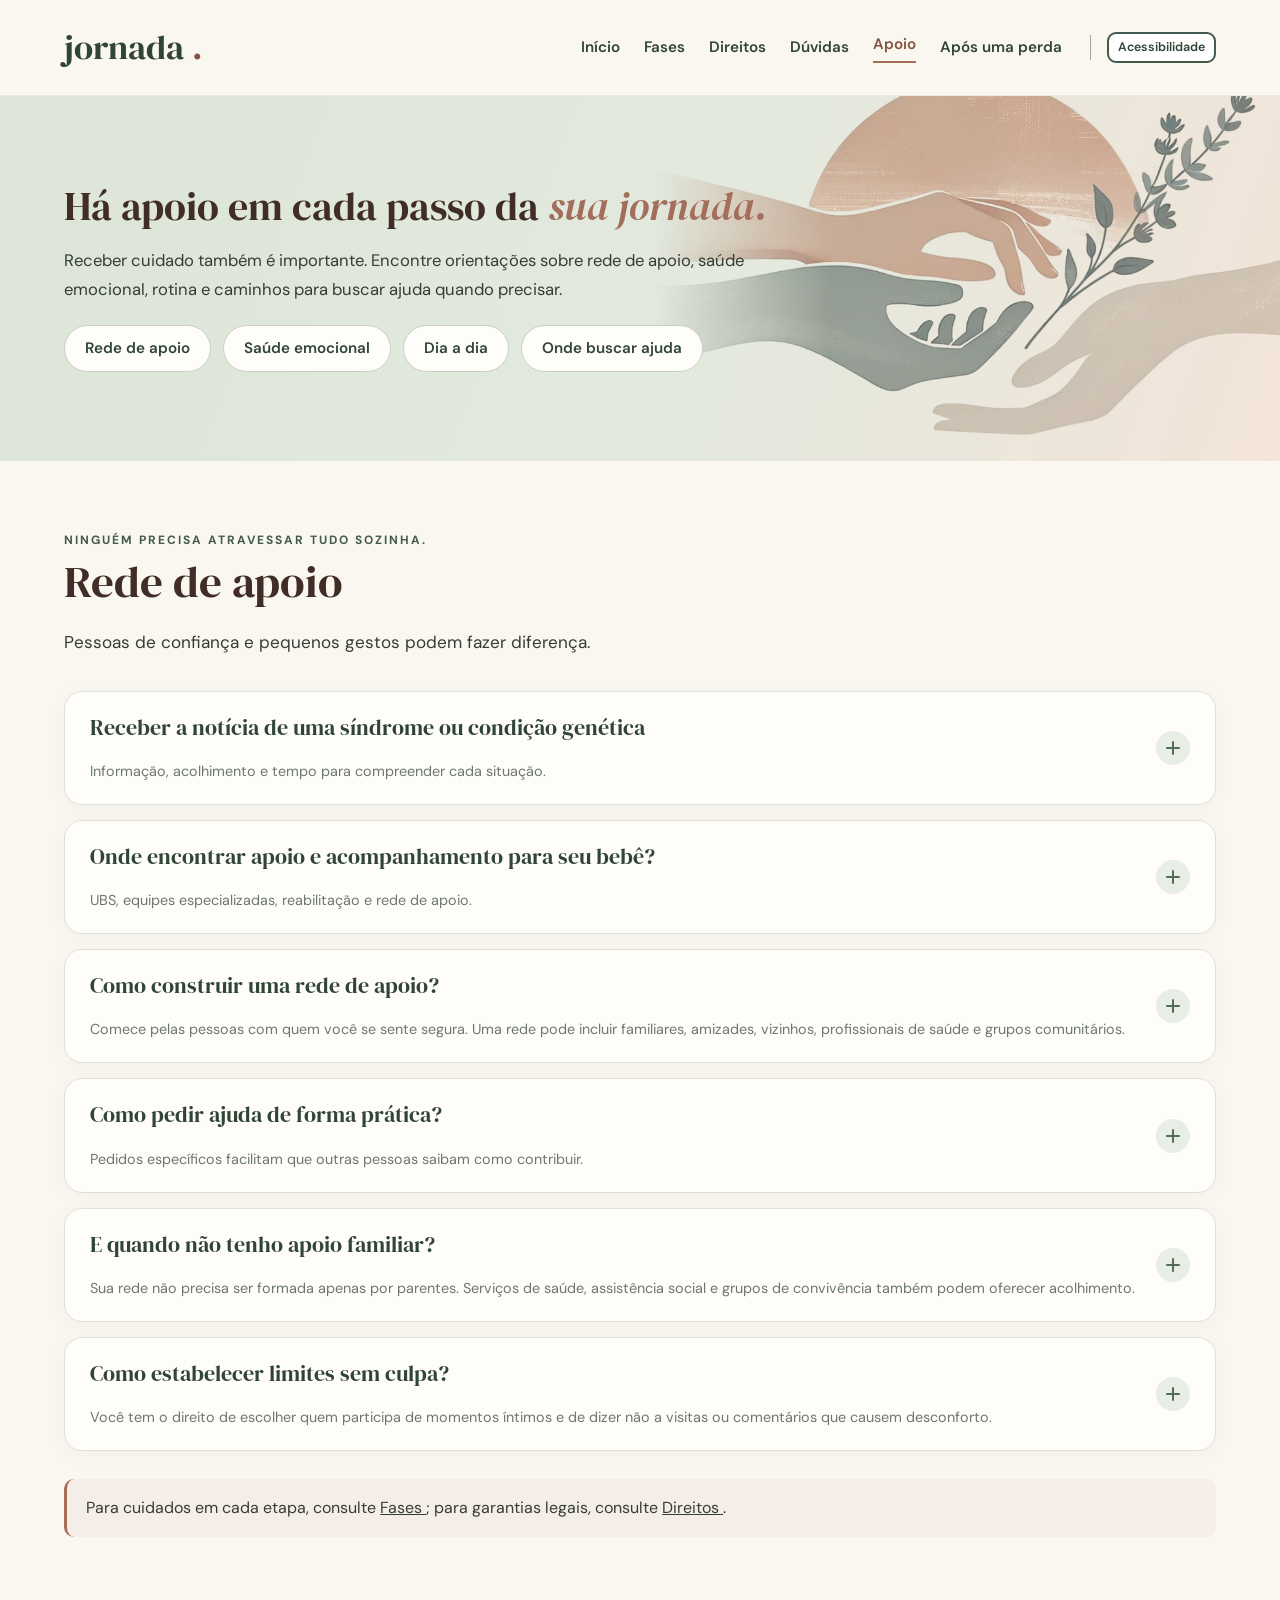
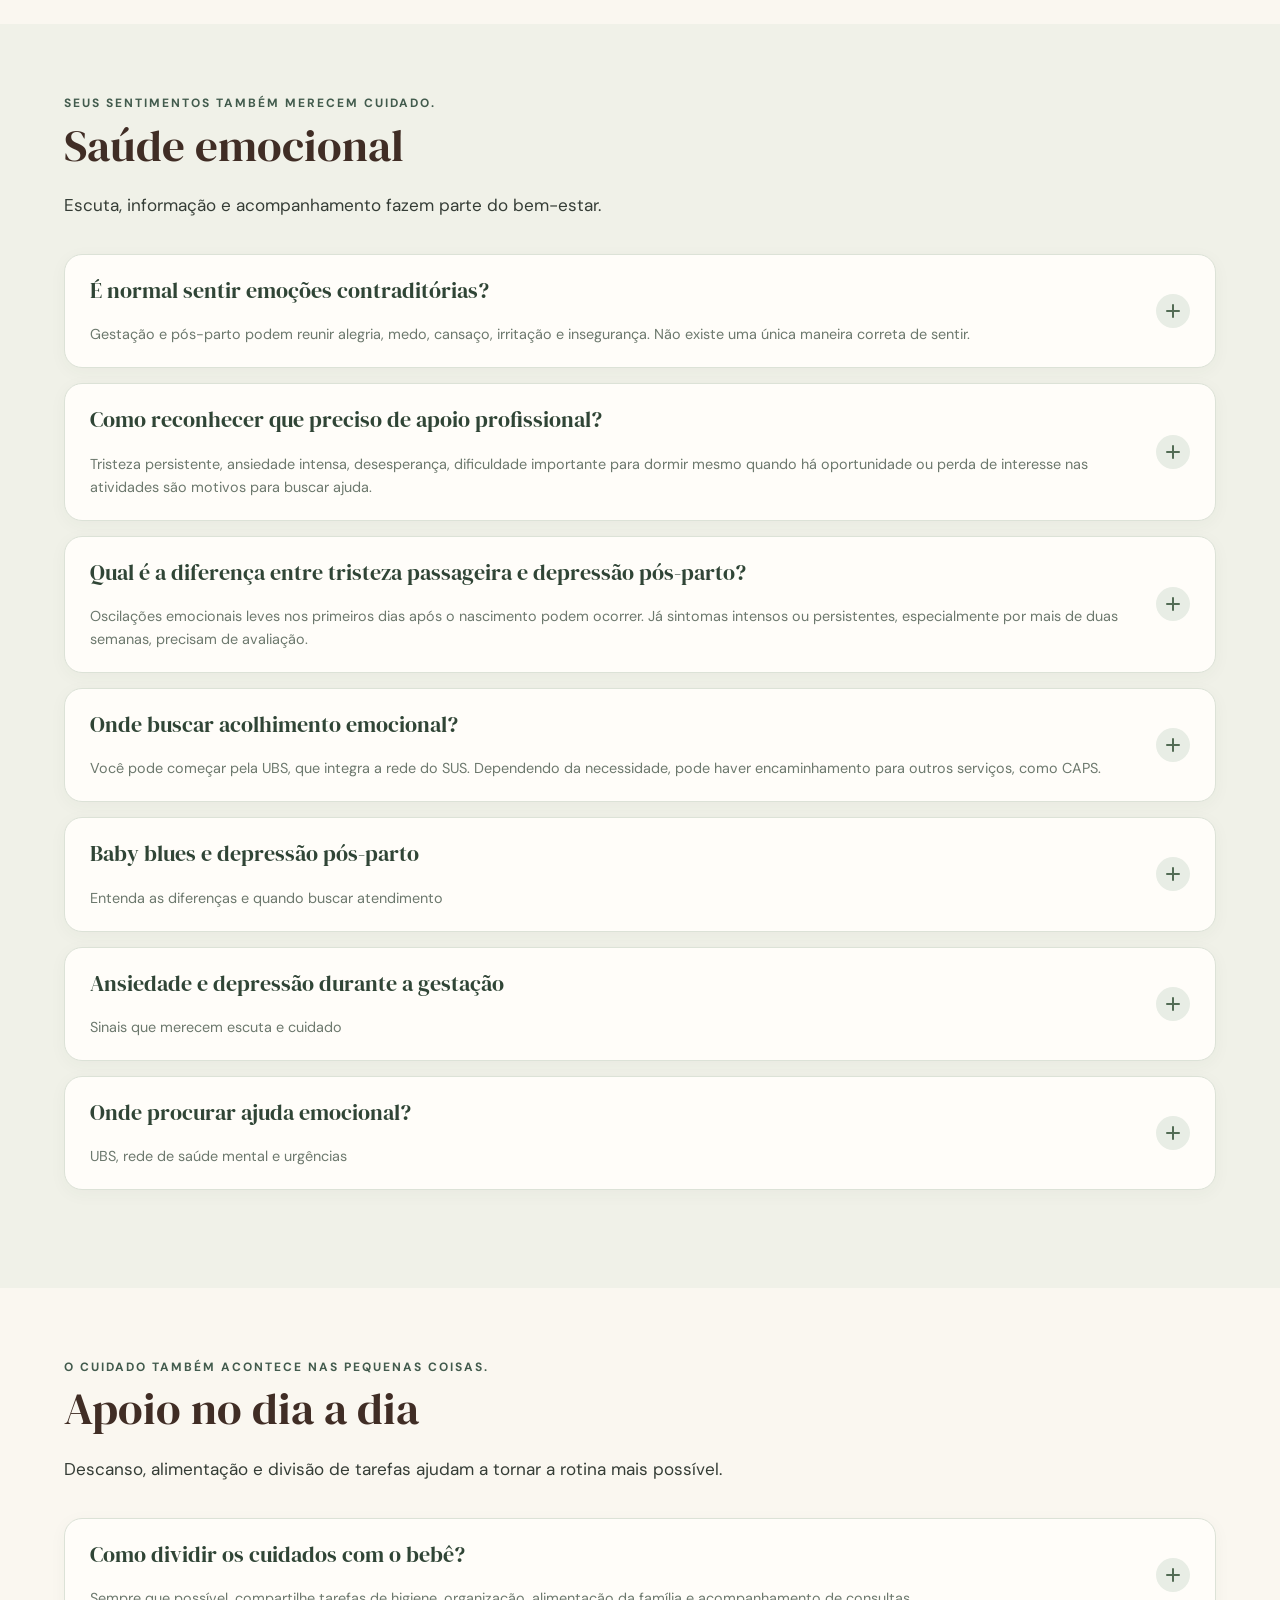
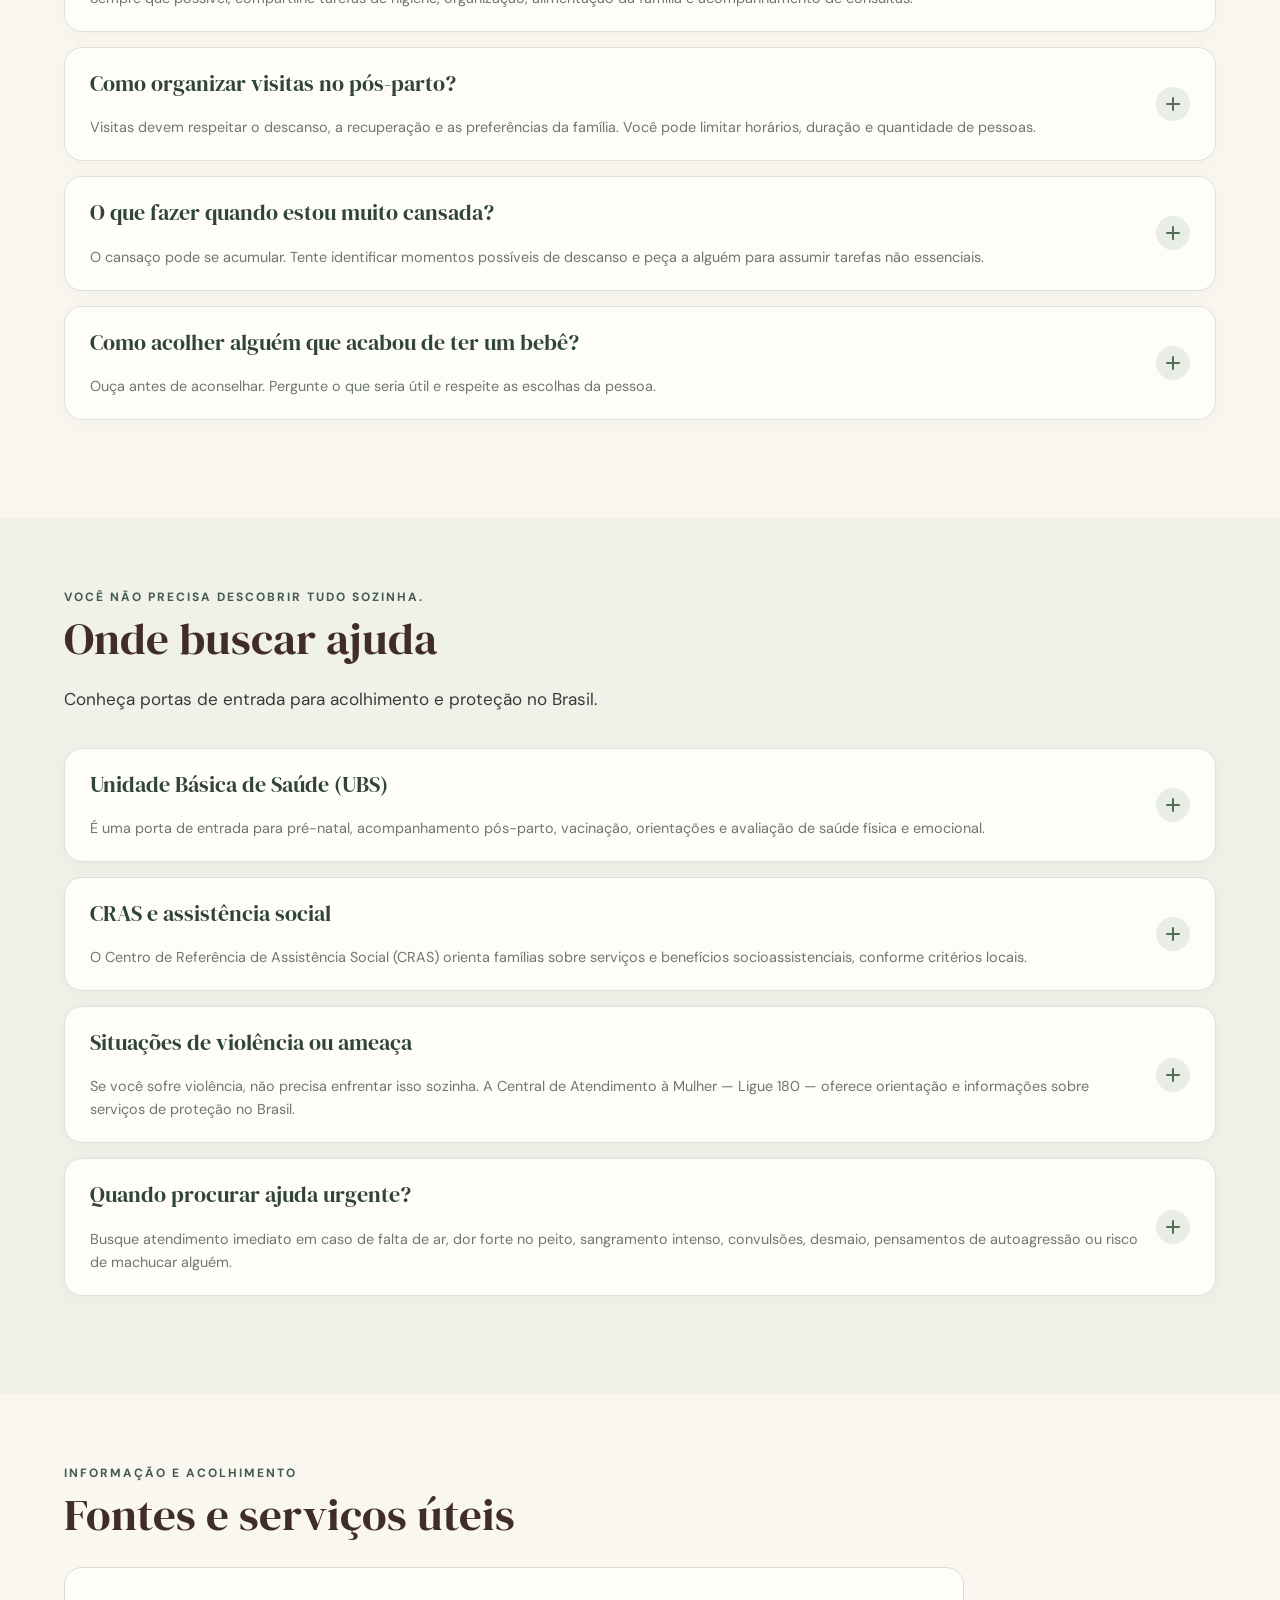
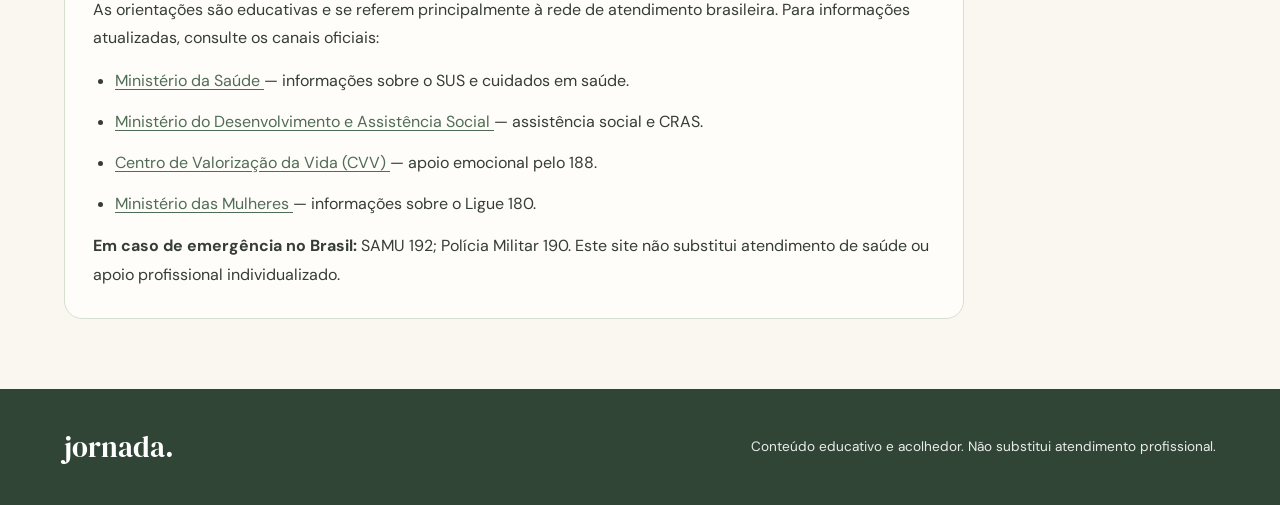
==== commit 852d51a8: "Add files via upload" ====
--- a/apoio.html
+++ b/apoio.html
@@ -3,7 +3,7 @@
  <head>
   <meta charset="utf-8"/>
   <meta content="width=device-width, initial-scale=1" name="viewport"/>
-  <meta content="Acolhimento, sa&uacute;de emocional, rede de apoio e servi&ccedil;os para gestantes e fam&iacute;lias no p&oacute;s-parto." name="description"/>
+  <meta content="Acolhimento, saúde emocional, rede de apoio e serviços para gestantes e famílias no pós-parto." name="description"/>
   <title>
    Apoio | Jornada
   </title>
@@ -38,7 +38,7 @@
   max-width:none;
   object-fit:cover;
   object-position:center 18%;
-  pointer-events:none;
+  pointer-events: auto;
   z-index:1;
   -webkit-mask-image:linear-gradient(to right,transparent 0%,black 22%);
   mask-image:linear-gradient(to right,transparent 0%,black 22%);
@@ -474,7 +474,7 @@
  </head>
  <body class="pagina-apoio">
   <a class="pular-conteudo" href="#conteudo">
-   Pular para o conte&uacute;do
+   Pular para o conteúdo
   </a>
   <header class="topo">
    <div class="container cabecalho">
@@ -484,9 +484,9 @@
       .
      </span>
     </a>
-    <nav aria-label="Navega&ccedil;&atilde;o principal" class="menu">
+    <nav aria-label="Navegação principal" class="menu">
      <a href="index.html">
-      In&iacute;cio
+      Início
      </a>
      <a href="fases.html">
       Fases
@@ -495,13 +495,13 @@
       Direitos
      </a>
      <a href="duvidas.html">
-      D&uacute;vidas
+      Dúvidas
      </a>
      <a aria-current="page" href="apoio.html">
       Apoio
      </a>
      <a href="perda.html">
-      Ap&oacute;s uma perda
+      Após uma perda
      </a>
     </nav>
     <button aria-controls="painel-acessibilidade" aria-expanded="false" class="botao-acessibilidade" type="button">
@@ -509,10 +509,11 @@
     </button>
    </div>
   </header>
-  <section aria-label="Prefer&ecirc;ncias de acessibilidade" class="painel-acessibilidade" hidden="" id="painel-acessibilidade">
+
+  <section aria-label="Preferências de acessibilidade" class="painel-acessibilidade" hidden="" id="painel-acessibilidade">
    <div class="container painel-acessibilidade-conteudo">
     <strong>
-     Prefer&ecirc;ncias de acessibilidade
+     Preferências de acessibilidade
     </strong>
     <div class="painel-acessibilidade-opcoes">
      <button data-tamanho="normal" type="button">
@@ -530,26 +531,19 @@
     </div>
    </div>
   </section>
+
   <main id="conteudo">
    <section class="pagina-apresentacao">
-    <details class="descricao-ilustracao">
-     <summary>
-      Sobre a ilustra&ccedil;&atilde;o
-     </summary>
-     <p>
-      Ilustra&ccedil;&atilde;o de m&atilde;os e um ramo delicado, simbolizando apoio.
-     </p>
-    </details>
-    <img alt="Tr&ecirc;s m&atilde;os pr&oacute;ximas de um ramo delicado, representando acolhimento e apoio." class="ornamento-apoio" src="assets/apoio-maos-rede.png" title="Ilustra&ccedil;&atilde;o de m&atilde;os e um ramo delicado, simbolizando apoio."/>
+    <img alt="Três mãos próximas de um ramo delicado, representando acolhimento e apoio." class="ornamento-apoio" src="assets/apoio-maos-rede.png" data-descricao="Ilustração de mãos e um ramo delicado, simbolizando apoio." tabindex="0"/>
     <div class="container">
      <h1>
-      H&aacute; apoio em cada passo da
+      Há apoio em cada passo da
       <em>
        sua jornada.
       </em>
      </h1>
      <p>
-      Receber cuidado tamb&eacute;m &eacute; importante. Encontre orienta&ccedil;&otilde;es sobre rede de apoio, sa&uacute;de emocional,
+      Receber cuidado também é importante. Encontre orientações sobre rede de apoio, saúde emocional,
 rotina e caminhos para buscar ajuda quando precisar.
      </p>
      <nav aria-label="Navegar pelos temas de apoio" class="navegacao-fases">
@@ -557,7 +551,7 @@
        Rede de apoio
       </a>
       <a href="#emocional">
-       Sa&uacute;de emocional
+       Saúde emocional
       </a>
       <a href="#cotidiano">
        Dia a dia
@@ -574,7 +568,7 @@
      <div class="titulo-secao">
       <div>
        <p class="etiqueta">
-        Ningu&eacute;m precisa atravessar tudo sozinha.
+        Ninguém precisa atravessar tudo sozinha.
        </p>
        <h2>
         Rede de apoio
@@ -582,51 +576,51 @@
       </div>
      </div>
      <p class="introducao-secao">
-      Pessoas de confian&ccedil;a e pequenos gestos podem fazer diferen&ccedil;a.
+      Pessoas de confiança e pequenos gestos podem fazer diferença.
      </p>
      <div class="cartilhas-grade">
       <details class="cartilha">
        <summary class="cartilha-titulo">
         <span>
          <strong>
-          Receber a not&iacute;cia de uma s&iacute;ndrome ou condi&ccedil;&atilde;o gen&eacute;tica
-         </strong>
-         <small>
-          Informa&ccedil;&atilde;o, acolhimento e tempo para compreender cada situa&ccedil;&atilde;o.
-         </small>
-        </span>
-        <span aria-hidden="true" class="cartilha-icone">
-        </span>
-       </summary>
-       <div class="cartilha-conteudo">
-        <p>
-         Uma suspeita ou diagn&oacute;stico pode trazer medo, d&uacute;vidas, tristeza,
-      al&iacute;vio por encontrar respostas ou v&aacute;rios sentimentos ao mesmo tempo.
-      N&atilde;o existe uma rea&ccedil;&atilde;o obrigat&oacute;ria. Seu beb&ecirc; continua sendo uma pessoa
-      &uacute;nica, digna de amor, respeito e oportunidades.
-        </p>
-        <p>
-         As necessidades variam muito de uma crian&ccedil;a para outra, mesmo quando
-      t&ecirc;m a mesma s&iacute;ndrome. Algumas precisam de consultas e terapias
-      frequentes; outras t&ecirc;m demandas diferentes. Evite prever o futuro
-      apenas pelo nome do diagn&oacute;stico.
+          Receber a notícia de uma síndrome ou condição genética
+         </strong>
+         <small>
+          Informação, acolhimento e tempo para compreender cada situação.
+         </small>
+        </span>
+        <span aria-hidden="true" class="cartilha-icone">
+        </span>
+       </summary>
+       <div class="cartilha-conteudo">
+        <p>
+         Uma suspeita ou diagnóstico pode trazer medo, dúvidas, tristeza,
+      alívio por encontrar respostas ou vários sentimentos ao mesmo tempo.
+      Não existe uma reação obrigatória. Seu bebê continua sendo uma pessoa
+      única, digna de amor, respeito e oportunidades.
+        </p>
+        <p>
+         As necessidades variam muito de uma criança para outra, mesmo quando
+      têm a mesma síndrome. Algumas precisam de consultas e terapias
+      frequentes; outras têm demandas diferentes. Evite prever o futuro
+      apenas pelo nome do diagnóstico.
         </p>
         <div class="cartilha-perguntas">
          <strong>
-          Na pr&aacute;tica:
+          Na prática:
          </strong>
          <ul>
           <li>
-           Pe&ccedil;a que a equipe explique o resultado em linguagem simples e por escrito.
-          </li>
-          <li>
-           Pergunte se &eacute; uma suspeita de rastreamento ou um diagn&oacute;stico confirmado.
-          </li>
-          <li>
-           Solicite orienta&ccedil;&atilde;o sobre especialistas e acompanhamento individualizado.
-          </li>
-          <li>
-           Converse com pessoas de confian&ccedil;a, sem se sentir obrigada a contar a todos imediatamente.
+           Peça que a equipe explique o resultado em linguagem simples e por escrito.
+          </li>
+          <li>
+           Pergunte se é uma suspeita de rastreamento ou um diagnóstico confirmado.
+          </li>
+          <li>
+           Solicite orientação sobre especialistas e acompanhamento individualizado.
+          </li>
+          <li>
+           Converse com pessoas de confiança, sem se sentir obrigada a contar a todos imediatamente.
           </li>
          </ul>
         </div>
@@ -635,82 +629,86 @@
           Fonte:
          </strong>
          <a href="https://www.acog.org/womens-health/faqs/prenatal-genetic-diagnostic-tests" rel="noopener noreferrer" target="_blank">
-          ACOG &mdash; exames diagn&oacute;sticos e aconselhamento
+          ACOG — exames diagnósticos e aconselhamento
          </a>
          .
         </p>
         <p>
-         Receber uma not&iacute;cia inesperada pode despertar medo, d&uacute;vidas, tristeza ou esperan&ccedil;a ao mesmo tempo. Pe&ccedil;a que a equipe explique o que foi confirmado, o que ainda &eacute; apenas suspeita e quais profissionais podem acompanhar a fam&iacute;lia, sem pressionar decis&otilde;es imediatas.
-        </p>
-       </div>
-      </details>
-
-      <details class="cartilha">
-       <summary class="cartilha-titulo">
-        <span>
-         <strong>
-          Onde encontrar apoio e acompanhamento para seu beb&ecirc;?
-         </strong>
-         <small>
-          UBS, equipes especializadas, reabilita&ccedil;&atilde;o e rede de apoio.
-         </small>
-        </span>
-        <span aria-hidden="true" class="cartilha-icone">
-        </span>
-       </summary>
-       <div class="cartilha-conteudo">
-        <p>
-         Voc&ecirc; n&atilde;o precisa descobrir todos os cuidados sozinha. A Unidade B&aacute;sica
-      de Sa&uacute;de (UBS) pode ajudar a organizar o acompanhamento da crian&ccedil;a e
+         Receber uma notícia inesperada pode despertar medo, dúvidas, tristeza ou esperança ao mesmo
+         tempo. Peça que a equipe explique o que foi confirmado, o que ainda é apenas suspeita e
+         quais profissionais podem acompanhar a família, sem pressionar decisões imediatas.
+        </p>
+       </div>
+      </details>
+
+      <details class="cartilha">
+       <summary class="cartilha-titulo">
+        <span>
+         <strong>
+          Onde encontrar apoio e acompanhamento para seu bebê?
+         </strong>
+         <small>
+          UBS, equipes especializadas, reabilitação e rede de apoio.
+         </small>
+        </span>
+        <span aria-hidden="true" class="cartilha-icone">
+        </span>
+       </summary>
+       <div class="cartilha-conteudo">
+        <p>
+         Você não precisa descobrir todos os cuidados sozinha. A Unidade Básica
+      de Saúde (UBS) pode ajudar a organizar o acompanhamento da criança e
       orientar encaminhamentos conforme as necessidades identificadas.
         </p>
         <ul>
          <li>
           <strong>
-           Acompanhamento de sa&uacute;de:
+           Acompanhamento de saúde:
           </strong>
           consultas de rotina,
-        vacina&ccedil;&atilde;o, avalia&ccedil;&atilde;o do desenvolvimento e profissionais especializados
+        vacinação, avaliação do desenvolvimento e profissionais especializados
         quando indicados.
          </li>
          <li>
           <strong>
-           Desenvolvimento e reabilita&ccedil;&atilde;o:
+           Desenvolvimento e reabilitação:
           </strong>
           conforme cada caso,
         podem ser indicados fisioterapia, fonoaudiologia, terapia ocupacional
-        e outros cuidados. O SUS conta com uma rede de aten&ccedil;&atilde;o &agrave; pessoa com
-        defici&ecirc;ncia e Centros Especializados em Reabilita&ccedil;&atilde;o (CER).
+        e outros cuidados. O SUS conta com uma rede de atenção à pessoa com
+        deficiência e Centros Especializados em Reabilitação (CER).
          </li>
          <li>
           <strong>
-           Fam&iacute;lia e cotidiano:
+           Família e cotidiano:
           </strong>
           dividir tarefas, buscar apoio
-        emocional e conhecer fam&iacute;lias com experi&ecirc;ncias semelhantes pode ajudar.
-        A crian&ccedil;a tamb&eacute;m precisa de brincadeiras, conviv&ecirc;ncia e afeto.
+        emocional e conhecer famílias com experiências semelhantes pode ajudar.
+        A criança também precisa de brincadeiras, convivência e afeto.
          </li>
         </ul>
         <p>
-         A exist&ecirc;ncia de uma s&iacute;ndrome n&atilde;o significa automaticamente que a
-      crian&ccedil;a precise de todas as terapias. O plano de cuidado deve considerar
-      sua sa&uacute;de, desenvolvimento, contexto e escolhas da fam&iacute;lia.
+         A existência de uma síndrome não significa automaticamente que a
+      criança precise de todas as terapias. O plano de cuidado deve considerar
+      sua saúde, desenvolvimento, contexto e escolhas da família.
         </p>
         <p>
          <strong>
           Fontes:
          </strong>
          <a href="https://www.gov.br/saude/pt-br/assuntos/saude-de-a-a-z/s/saude-da-pessoa-com-deficiencia" rel="noopener noreferrer" target="_blank">
-          Minist&eacute;rio da Sa&uacute;de &mdash; sa&uacute;de da pessoa com defici&ecirc;ncia
+          Ministério da Saúde — saúde da pessoa com deficiência
          </a>
          e
          <a href="https://www.gov.br/saude/pt-br/assuntos/saude-de-a-a-z/s/saude-da-pessoa-com-deficiencia/faq/o-que-e-um-cer" rel="noopener noreferrer" target="_blank">
-          Minist&eacute;rio da Sa&uacute;de &mdash; CER
+          Ministério da Saúde — CER
          </a>
          .
         </p>
         <p>
-         A UBS pode coordenar encaminhamentos para pediatria, gen&eacute;tica cl&iacute;nica, reabilita&ccedil;&atilde;o e outros servi&ccedil;os quando indicados. Solicite um plano de acompanhamento por escrito e pergunte quais sinais justificam retorno antecipado.
+         A UBS pode coordenar encaminhamentos para pediatria, genética clínica, reabilitação e
+         outros serviços quando indicados. Solicite um plano de acompanhamento por escrito e
+         pergunte quais sinais justificam retorno antecipado.
         </p>
        </div>
       </details>
@@ -722,134 +720,139 @@
           Como construir uma rede de apoio?
          </strong>
          <small>
-          Comece pelas pessoas com quem voc&ecirc; se sente segura. Uma rede pode incluir familiares, amizades,
-vizinhos, profissionais de sa&uacute;de e grupos comunit&aacute;rios.
-         </small>
-        </span>
-        <span aria-hidden="true" class="cartilha-icone">
-        </span>
-       </summary>
-       <div class="cartilha-conteudo">
-        <p>
-         Convide algu&eacute;m para conversar sobre o que voc&ecirc; precisa, sem obriga&ccedil;&atilde;o de aceitar conselhos ou visitas.
+          Comece pelas pessoas com quem você se sente segura. Uma rede pode incluir familiares, amizades,
+vizinhos, profissionais de saúde e grupos comunitários.
+         </small>
+        </span>
+        <span aria-hidden="true" class="cartilha-icone">
+        </span>
+       </summary>
+       <div class="cartilha-conteudo">
+        <p>
+         Convide alguém para conversar sobre o que você precisa, sem obrigação de aceitar conselhos
+         ou visitas.
         </p>
         <div class="cartilha-perguntas">
          <strong>
-          Na pr&aacute;tica:
+          Na prática:
          </strong>
          <ul>
           <li>
-           Liste duas ou tr&ecirc;s pessoas com quem voc&ecirc; pode contar.
+           Liste duas ou três pessoas com quem você pode contar.
           </li>
           <li>
            Combine uma forma simples de pedir ajuda, como uma mensagem curta.
           </li>
           <li>
-           Defina limites claros sobre visitas, coment&aacute;rios e decis&otilde;es pessoais.
+           Defina limites claros sobre visitas, comentários e decisões pessoais.
           </li>
          </ul>
         </div>
-        <h4>
-         Para entender melhor
-        </h4>
-        <p>
-         Apoio tamb&eacute;m significa dividir tarefas e oferecer descanso, n&atilde;o apenas visitar o beb&ecirc;. Vale
-combinar antecipadamente quem pode ajudar com transporte, alimenta&ccedil;&atilde;o, consultas ou cuidados com
-outras crian&ccedil;as.
-        </p>
-        <p>
-         Uma rede n&atilde;o precisa ser grande: uma pessoa de confian&ccedil;a, uma vizinha, um servi&ccedil;o de sa&uacute;de ou um grupo comunit&aacute;rio j&aacute; podem fazer diferen&ccedil;a. Priorize ajuda concreta e respeitosa, sem cobran&ccedil;as sobre como a fam&iacute;lia deve viver essa fase.
-        </p>
-       </div>
-      </details>
-
-      <details class="cartilha">
-       <summary class="cartilha-titulo">
-        <span>
-         <strong>
-          Como pedir ajuda de forma pr&aacute;tica?
-         </strong>
-         <small>
-          Pedidos espec&iacute;ficos facilitam que outras pessoas saibam como contribuir.
-         </small>
-        </span>
-        <span aria-hidden="true" class="cartilha-icone">
-        </span>
-       </summary>
-       <div class="cartilha-conteudo">
-        <p>
-         Voc&ecirc; pode solicitar uma refei&ccedil;&atilde;o, uma ida &agrave; farm&aacute;cia, companhia em uma consulta ou algu&eacute;m para
-cuidar de tarefas dom&eacute;sticas.
+        <h3>
+         Para entender melhor
+        </h3>
+        <p>
+         Apoio também significa dividir tarefas e oferecer descanso, não apenas visitar o bebê. Vale
+combinar antecipadamente quem pode ajudar com transporte, alimentação, consultas ou cuidados com
+outras crianças.
+        </p>
+        <p>
+         Uma rede não precisa ser grande: uma pessoa de confiança, uma vizinha, um serviço de saúde
+         ou um grupo comunitário já podem fazer diferença. Priorize ajuda concreta e respeitosa, sem
+         cobranças sobre como a família deve viver essa fase.
+        </p>
+       </div>
+      </details>
+
+      <details class="cartilha">
+       <summary class="cartilha-titulo">
+        <span>
+         <strong>
+          Como pedir ajuda de forma prática?
+         </strong>
+         <small>
+          Pedidos específicos facilitam que outras pessoas saibam como contribuir.
+         </small>
+        </span>
+        <span aria-hidden="true" class="cartilha-icone">
+        </span>
+       </summary>
+       <div class="cartilha-conteudo">
+        <p>
+         Você pode solicitar uma refeição, uma ida à farmácia, companhia em uma consulta ou alguém para
+cuidar de tarefas domésticas.
         </p>
         <div class="cartilha-perguntas">
          <strong>
-          Na pr&aacute;tica:
+          Na prática:
          </strong>
          <ul>
           <li>
-           Diga exatamente o que seria &uacute;til e quando.
+           Diga exatamente o que seria útil e quando.
           </li>
           <li>
            Aceite apenas o apoio que respeita suas escolhas.
           </li>
           <li>
-           Lembre que pedir ajuda n&atilde;o diminui sua autonomia.
+           Lembre que pedir ajuda não diminui sua autonomia.
           </li>
          </ul>
         </div>
-        <h4>
-         Para entender melhor
-        </h4>
-        <p>
-         Experimente pedidos objetivos: &ldquo;Voc&ecirc; pode me acompanhar &agrave; UBS na ter&ccedil;a?&rdquo; ou &ldquo;Consegue trazer uma
-refei&ccedil;&atilde;o pronta?&rdquo;. Pedidos espec&iacute;ficos facilitam que as pessoas saibam como colaborar.
-        </p>
-        <p>
-         Pedidos espec&iacute;ficos costumam ser mais f&aacute;ceis de atender: &ldquo;voc&ecirc; pode trazer uma refei&ccedil;&atilde;o?&rdquo;, &ldquo;pode me acompanhar &agrave; consulta?&rdquo; ou &ldquo;pode ficar com o beb&ecirc; enquanto descanso?&rdquo;. Voc&ecirc; n&atilde;o precisa justificar exaustivamente por que precisa de cuidado.
-        </p>
-       </div>
-      </details>
-
-      <details class="cartilha">
-       <summary class="cartilha-titulo">
-        <span>
-         <strong>
-          E quando n&atilde;o tenho apoio familiar?
-         </strong>
-         <small>
-          Sua rede n&atilde;o precisa ser formada apenas por parentes. Servi&ccedil;os de sa&uacute;de, assist&ecirc;ncia social e
-grupos de conviv&ecirc;ncia tamb&eacute;m podem oferecer acolhimento.
-         </small>
-        </span>
-        <span aria-hidden="true" class="cartilha-icone">
-        </span>
-       </summary>
-       <div class="cartilha-conteudo">
-        <p>
-         Uma Unidade B&aacute;sica de Sa&uacute;de (UBS) pode orientar sobre servi&ccedil;os dispon&iacute;veis no seu territ&oacute;rio.
+        <h3>
+         Para entender melhor
+        </h3>
+        <p>
+         Experimente pedidos objetivos: “Você pode me acompanhar à UBS na terça?” ou “Consegue trazer uma
+refeição pronta?”. Pedidos específicos facilitam que as pessoas saibam como colaborar.
+        </p>
+        <p>
+         Pedidos específicos costumam ser mais fáceis de atender: “você pode trazer uma refeição?”,
+         “pode me acompanhar à consulta?” ou “pode ficar com o bebê enquanto descanso?”. Você não
+         precisa justificar exaustivamente por que precisa de cuidado.
+        </p>
+       </div>
+      </details>
+
+      <details class="cartilha">
+       <summary class="cartilha-titulo">
+        <span>
+         <strong>
+          E quando não tenho apoio familiar?
+         </strong>
+         <small>
+          Sua rede não precisa ser formada apenas por parentes. Serviços de saúde, assistência social e
+grupos de convivência também podem oferecer acolhimento.
+         </small>
+        </span>
+        <span aria-hidden="true" class="cartilha-icone">
+        </span>
+       </summary>
+       <div class="cartilha-conteudo">
+        <p>
+         Uma Unidade Básica de Saúde (UBS) pode orientar sobre serviços disponíveis no seu território.
         </p>
         <div class="cartilha-perguntas">
          <strong>
-          Na pr&aacute;tica:
+          Na prática:
          </strong>
          <ul>
           <li>
-           Procure a UBS de refer&ecirc;ncia.
-          </li>
-          <li>
-           Pergunte sobre grupos de gestantes e pu&eacute;rperas.
-          </li>
-          <li>
-           Se necess&aacute;rio, busque orienta&ccedil;&atilde;o no CRAS sobre apoio social.
+           Procure a UBS de referência.
+          </li>
+          <li>
+           Pergunte sobre grupos de gestantes e puérperas.
+          </li>
+          <li>
+           Se necessário, busque orientação no CRAS sobre apoio social.
           </li>
          </ul>
         </div>
-        <h4>
-         Para entender melhor
-        </h4>
-        <p>
-         A UBS e os servi&ccedil;os socioassistenciais podem ajudar a identificar recursos comunit&aacute;rios. Redes
-de apoio tamb&eacute;m podem incluir amizades, vizinhos e grupos de conviv&ecirc;ncia.
+        <h3>
+         Para entender melhor
+        </h3>
+        <p>
+         A UBS e os serviços socioassistenciais podem ajudar a identificar recursos comunitários. Redes
+de apoio também podem incluir amizades, vizinhos e grupos de convivência.
         </p>
        </div>
       </details>
@@ -861,36 +864,36 @@
           Como estabelecer limites sem culpa?
          </strong>
          <small>
-          Voc&ecirc; tem o direito de escolher quem participa de momentos &iacute;ntimos e de dizer n&atilde;o a visitas ou
-coment&aacute;rios que causem desconforto.
-         </small>
-        </span>
-        <span aria-hidden="true" class="cartilha-icone">
-        </span>
-       </summary>
-       <div class="cartilha-conteudo">
-        <p>
-         Uma frase simples pode ajudar: &ldquo;Agrade&ccedil;o o carinho, mas agora precisamos de descanso&rdquo;.
+          Você tem o direito de escolher quem participa de momentos íntimos e de dizer não a visitas ou
+comentários que causem desconforto.
+         </small>
+        </span>
+        <span aria-hidden="true" class="cartilha-icone">
+        </span>
+       </summary>
+       <div class="cartilha-conteudo">
+        <p>
+         Uma frase simples pode ajudar: “Agradeço o carinho, mas agora precisamos de descanso”.
         </p>
         <div class="cartilha-perguntas">
          <strong>
-          Na pr&aacute;tica:
+          Na prática:
          </strong>
          <ul>
           <li>
-           Combine previamente regras de visita com quem mora com voc&ecirc;.
-          </li>
-          <li>
-           Pe&ccedil;a a algu&eacute;m de confian&ccedil;a para ajudar a comunicar os limites.
+           Combine previamente regras de visita com quem mora com você.
+          </li>
+          <li>
+           Peça a alguém de confiança para ajudar a comunicar os limites.
           </li>
          </ul>
         </div>
-        <h4>
-         Para entender melhor
-        </h4>
-        <p>
-         Voc&ecirc; pode limitar visitas, hor&aacute;rios e exposi&ccedil;&atilde;o do beb&ecirc;. Frases simples como &ldquo;Hoje precisamos
-descansar&rdquo; ajudam a comunicar o que sua fam&iacute;lia necessita.
+        <h3>
+         Para entender melhor
+        </h3>
+        <p>
+         Você pode limitar visitas, horários e exposição do bebê. Frases simples como “Hoje precisamos
+descansar” ajudam a comunicar o que sua família necessita.
         </p>
        </div>
       </details>
@@ -914,58 +917,60 @@
      <div class="titulo-secao">
       <div>
        <p class="etiqueta">
-        Seus sentimentos tamb&eacute;m merecem cuidado.
+        Seus sentimentos também merecem cuidado.
        </p>
        <h2>
-        Sa&uacute;de emocional
+        Saúde emocional
        </h2>
       </div>
      </div>
      <p class="introducao-secao">
-      Escuta, informa&ccedil;&atilde;o e acompanhamento fazem parte do bem-estar.
+      Escuta, informação e acompanhamento fazem parte do bem-estar.
      </p>
      <div class="cartilhas-grade">
       <details class="cartilha">
        <summary class="cartilha-titulo">
         <span>
          <strong>
-          &Eacute; normal sentir emo&ccedil;&otilde;es contradit&oacute;rias?
-         </strong>
-         <small>
-          Gesta&ccedil;&atilde;o e p&oacute;s-parto podem reunir alegria, medo, cansa&ccedil;o, irrita&ccedil;&atilde;o e inseguran&ccedil;a. N&atilde;o existe
-uma &uacute;nica maneira correta de sentir.
-         </small>
-        </span>
-        <span aria-hidden="true" class="cartilha-icone">
-        </span>
-       </summary>
-       <div class="cartilha-conteudo">
-        <p>
-         Se o sofrimento for intenso, persistente ou dificultar sua rotina, vale procurar avalia&ccedil;&atilde;o
+          É normal sentir emoções contraditórias?
+         </strong>
+         <small>
+          Gestação e pós-parto podem reunir alegria, medo, cansaço, irritação e insegurança. Não existe
+uma única maneira correta de sentir.
+         </small>
+        </span>
+        <span aria-hidden="true" class="cartilha-icone">
+        </span>
+       </summary>
+       <div class="cartilha-conteudo">
+        <p>
+         Se o sofrimento for intenso, persistente ou dificultar sua rotina, vale procurar avaliação
          profissional.
         </p>
         <div class="cartilha-perguntas">
          <strong>
-          Na pr&aacute;tica:
+          Na prática:
          </strong>
          <ul>
           <li>
-           Converse com algu&eacute;m de confian&ccedil;a.
-          </li>
-          <li>
-           Compartilhe suas preocupa&ccedil;&otilde;es no pr&eacute;-natal ou na consulta p&oacute;s-parto.
+           Converse com alguém de confiança.
+          </li>
+          <li>
+           Compartilhe suas preocupações no pré-natal ou na consulta pós-parto.
           </li>
          </ul>
         </div>
-        <h4>
-         Para entender melhor
-        </h4>
-        <p>
-         Sentir alegria e medo ao mesmo tempo n&atilde;o significa falta de amor. Observe se o sofrimento
-permanece, aumenta ou impede atividades importantes, pois nesses casos &eacute; adequado buscar ajuda.
-        </p>
-        <p>
-         &Eacute; poss&iacute;vel amar o beb&ecirc; e, ao mesmo tempo, sentir cansa&ccedil;o, irrita&ccedil;&atilde;o ou saudade da vida anterior. Esses sentimentos n&atilde;o definem seu valor como m&atilde;e ou cuidadora. Se estiverem intensos, persistentes ou dificultarem a rotina, vale buscar avalia&ccedil;&atilde;o.
+        <h3>
+         Para entender melhor
+        </h3>
+        <p>
+         Sentir alegria e medo ao mesmo tempo não significa falta de amor. Observe se o sofrimento
+permanece, aumenta ou impede atividades importantes, pois nesses casos é adequado buscar ajuda.
+        </p>
+        <p>
+         É possível amar o bebê e, ao mesmo tempo, sentir cansaço, irritação ou saudade da vida
+         anterior. Esses sentimentos não definem seu valor como mãe ou cuidadora. Se estiverem
+         intensos, persistentes ou dificultarem a rotina, vale buscar avaliação.
         </p>
        </div>
       </details>
@@ -977,36 +982,36 @@
           Como reconhecer que preciso de apoio profissional?
          </strong>
          <small>
-          Tristeza persistente, ansiedade intensa, desesperan&ccedil;a, dificuldade importante para dormir mesmo
-quando h&aacute; oportunidade ou perda de interesse nas atividades s&atilde;o motivos para buscar ajuda.
-         </small>
-        </span>
-        <span aria-hidden="true" class="cartilha-icone">
-        </span>
-       </summary>
-       <div class="cartilha-conteudo">
-        <p>
-         Profissionais da UBS podem fazer uma primeira avalia&ccedil;&atilde;o e orientar o encaminhamento &agrave; rede de
-sa&uacute;de mental.
+          Tristeza persistente, ansiedade intensa, desesperança, dificuldade importante para dormir mesmo
+quando há oportunidade ou perda de interesse nas atividades são motivos para buscar ajuda.
+         </small>
+        </span>
+        <span aria-hidden="true" class="cartilha-icone">
+        </span>
+       </summary>
+       <div class="cartilha-conteudo">
+        <p>
+         Profissionais da UBS podem fazer uma primeira avaliação e orientar o encaminhamento à rede de
+saúde mental.
         </p>
         <div class="cartilha-perguntas">
          <strong>
-          Na pr&aacute;tica:
+          Na prática:
          </strong>
          <ul>
           <li>
-           N&atilde;o espere chegar ao limite para procurar atendimento.
-          </li>
-          <li>
-           Pe&ccedil;a ajuda para marcar uma consulta ou ir acompanhada, se desejar.
+           Não espere chegar ao limite para procurar atendimento.
+          </li>
+          <li>
+           Peça ajuda para marcar uma consulta ou ir acompanhada, se desejar.
           </li>
          </ul>
         </div>
-        <h4>
-         Para entender melhor
-        </h4>
-        <p>
-         A equipe pode avaliar sintomas, sono, alimenta&ccedil;&atilde;o, rede de apoio e poss&iacute;veis condi&ccedil;&otilde;es de sa&uacute;de
+        <h3>
+         Para entender melhor
+        </h3>
+        <p>
+         A equipe pode avaliar sintomas, sono, alimentação, rede de apoio e possíveis condições de saúde
 mental. Pedir ajuda cedo costuma facilitar o cuidado.
         </p>
        </div>
@@ -1016,11 +1021,11 @@
        <summary class="cartilha-titulo">
         <span>
          <strong>
-          Qual &eacute; a diferen&ccedil;a entre tristeza passageira e depress&atilde;o p&oacute;s-parto?
-         </strong>
-         <small>
-          Oscila&ccedil;&otilde;es emocionais leves nos primeiros dias ap&oacute;s o nascimento podem ocorrer. J&aacute; sintomas
-intensos ou persistentes, especialmente por mais de duas semanas, precisam de avalia&ccedil;&atilde;o.
+          Qual é a diferença entre tristeza passageira e depressão pós-parto?
+         </strong>
+         <small>
+          Oscilações emocionais leves nos primeiros dias após o nascimento podem ocorrer. Já sintomas
+intensos ou persistentes, especialmente por mais de duas semanas, precisam de avaliação.
          </small>
         </span>
         <span aria-hidden="true" class="cartilha-icone">
@@ -1032,26 +1037,30 @@
         </p>
         <div class="cartilha-perguntas">
          <strong>
-          Na pr&aacute;tica:
+          Na prática:
          </strong>
          <ul>
           <li>
-           Se voc&ecirc; sente que n&atilde;o est&aacute; conseguindo lidar, procure atendimento mesmo antes de duas semanas.
-          </li>
-          <li>
-           Se houver risco imediato de ferir a si mesma ou a outra pessoa, procure emerg&ecirc;ncia ou ligue 192.
+           Se você sente que não está conseguindo lidar, procure atendimento mesmo antes de duas semanas.
+          </li>
+          <li>
+           Se houver risco imediato de ferir a si mesma ou a outra pessoa, procure emergência ou
+           ligue 192.
           </li>
          </ul>
         </div>
-        <h4>
-         Para entender melhor
-        </h4>
-        <p>
-         O baby blues tende a melhorar em at&eacute; duas semanas. Depress&atilde;o p&oacute;s-parto pode causar tristeza
+        <h3>
+         Para entender melhor
+        </h3>
+        <p>
+         O baby blues tende a melhorar em até duas semanas. Depressão pós-parto pode causar tristeza
 persistente, perda de interesse, culpa excessiva e dificuldade para realizar tarefas.
         </p>
         <p>
-         Oscila&ccedil;&otilde;es emocionais nos primeiros dias podem acontecer, mas tristeza persistente, desesperan&ccedil;a, ansiedade intensa ou perda de interesse merecem acolhimento profissional. Se houver pensamentos de se machucar ou machucar o beb&ecirc;, procure ajuda imediata e n&atilde;o fique sozinha.
+         Oscilações emocionais nos primeiros dias podem acontecer, mas tristeza persistente,
+         desesperança, ansiedade intensa ou perda de interesse merecem acolhimento profissional. Se
+         houver pensamentos de se machucar ou machucar o bebê, procure ajuda imediata e não fique
+         sozinha.
         </p>
        </div>
       </details>
@@ -1063,8 +1072,8 @@
           Onde buscar acolhimento emocional?
          </strong>
          <small>
-          Voc&ecirc; pode come&ccedil;ar pela UBS, que integra a rede do SUS. Dependendo da necessidade, pode haver
-encaminhamento para outros servi&ccedil;os, como CAPS.
+          Você pode começar pela UBS, que integra a rede do SUS. Dependendo da necessidade, pode haver
+encaminhamento para outros serviços, como CAPS.
          </small>
         </span>
         <span aria-hidden="true" class="cartilha-icone">
@@ -1076,35 +1085,35 @@
         </p>
         <div class="cartilha-perguntas">
          <strong>
-          Na pr&aacute;tica:
+          Na prática:
          </strong>
          <ul>
           <li>
-           Em urg&ecirc;ncia de sa&uacute;de, procure UPA, pronto-socorro ou SAMU 192.
+           Em urgência de saúde, procure UPA, pronto-socorro ou SAMU 192.
           </li>
           <li>
            Para conversar e ser ouvida, ligue 188 ou acesse cvv.org.br.
           </li>
          </ul>
         </div>
-        <h4>
-         Para entender melhor
-        </h4>
-        <p>
-         Voc&ecirc; pode procurar a UBS, pedir avalia&ccedil;&atilde;o e solicitar informa&ccedil;&otilde;es sobre psicologia ou servi&ccedil;os
-especializados. O acesso depende da organiza&ccedil;&atilde;o da rede local.
-        </p>
-       </div>
-      </details>
-
-      <details class="cartilha">
-       <summary class="cartilha-titulo">
-        <span>
-         <strong>
-          Baby blues e depress&atilde;o p&oacute;s-parto
-         </strong>
-         <small>
-          Entenda as diferen&ccedil;as e quando buscar atendimento
+        <h3>
+         Para entender melhor
+        </h3>
+        <p>
+         Você pode procurar a UBS, pedir avaliação e solicitar informações sobre psicologia ou serviços
+especializados. O acesso depende da organização da rede local.
+        </p>
+       </div>
+      </details>
+
+      <details class="cartilha">
+       <summary class="cartilha-titulo">
+        <span>
+         <strong>
+          Baby blues e depressão pós-parto
+         </strong>
+         <small>
+          Entenda as diferenças e quando buscar atendimento
          </small>
         </span>
         <span aria-hidden="true" class="cartilha-icone">
@@ -1112,52 +1121,52 @@
         </span>
        </summary>
        <div class="cartilha-conteudo">
-        <h4>
-         O que &eacute; baby blues?
-        </h4>
-        <p>
-         Choro f&aacute;cil, irritabilidade e oscila&ccedil;&otilde;es de humor podem aparecer nos primeiros dias ap&oacute;s o parto
-e geralmente melhoram em at&eacute; duas semanas. Apoio e descanso ajudam, mas sofrimento intenso
-merece aten&ccedil;&atilde;o.
-        </p>
-        <h4>
-         E a depress&atilde;o p&oacute;s-parto?
-        </h4>
-        <p>
-         Pode causar tristeza persistente, perda de interesse, culpa, desesperan&ccedil;a, ansiedade ou
-dificuldade para realizar tarefas. N&atilde;o &eacute; falta de amor nem fraqueza. H&aacute; tratamentos, como
+        <h3>
+         O que é baby blues?
+        </h3>
+        <p>
+         Choro fácil, irritabilidade e oscilações de humor podem aparecer nos primeiros dias após o parto
+e geralmente melhoram em até duas semanas. Apoio e descanso ajudam, mas sofrimento intenso
+merece atenção.
+        </p>
+        <h3>
+         E a depressão pós-parto?
+        </h3>
+        <p>
+         Pode causar tristeza persistente, perda de interesse, culpa, desesperança, ansiedade ou
+dificuldade para realizar tarefas. Não é falta de amor nem fraqueza. Há tratamentos, como
 psicoterapia e medicamentos avaliados individualmente.
         </p>
-        <h4>
-         Quando &eacute; urgente?
-        </h4>
-        <p>
-         Pensamentos de suic&iacute;dio ou de machucar a si mesma ou o beb&ecirc;, del&iacute;rios, alucina&ccedil;&otilde;es ou confus&atilde;o
-intensa exigem atendimento de emerg&ecirc;ncia. No Brasil, acione o SAMU 192 se houver risco imediato.
+        <h3>
+         Quando é urgente?
+        </h3>
+        <p>
+         Pensamentos de suicídio ou de machucar a si mesma ou o bebê, delírios, alucinações ou confusão
+intensa exigem atendimento de emergência. No Brasil, acione o SAMU 192 se houver risco imediato.
         </p>
         <p class="cartilha-fonte">
-         Refer&ecirc;ncia institucional:
+         Referência institucional:
          <a href="https://www.gov.br/saude/pt-br" rel="noopener noreferrer" target="_blank">
-          Minist&eacute;rio da Sa&uacute;de
+          Ministério da Saúde
          </a>
-         . As orienta&ccedil;&otilde;es devem ser individualizadas pela equipe de sa&uacute;de.
-        </p>
-        <h4>
-         Para entender melhor
-        </h4>
+         . As orientações devem ser individualizadas pela equipe de saúde.
+        </p>
+        <h3>
+         Para entender melhor
+        </h3>
         <p>
          Se os sintomas forem intensos, persistirem por mais de duas semanas ou houver dificuldade
-importante para cuidar de si, procure avalia&ccedil;&atilde;o. Confus&atilde;o, alucina&ccedil;&otilde;es ou risco de autoles&atilde;o
-exigem urg&ecirc;ncia.
-        </p>
-       </div>
-      </details>
-
-      <details class="cartilha">
-       <summary class="cartilha-titulo">
-        <span>
-         <strong>
-          Ansiedade e depress&atilde;o durante a gesta&ccedil;&atilde;o
+importante para cuidar de si, procure avaliação. Confusão, alucinações ou risco de autolesão
+exigem urgência.
+        </p>
+       </div>
+      </details>
+
+      <details class="cartilha">
+       <summary class="cartilha-titulo">
+        <span>
+         <strong>
+          Ansiedade e depressão durante a gestação
          </strong>
          <small>
           Sinais que merecem escuta e cuidado
@@ -1168,34 +1177,34 @@
         </span>
        </summary>
        <div class="cartilha-conteudo">
-        <h4>
+        <h3>
          O que observar?
-        </h4>
-        <p>
-         Preocupa&ccedil;&atilde;o dif&iacute;cil de controlar, tristeza persistente, medo intenso, perda de interesse e
-sintomas que atrapalham sono, alimenta&ccedil;&atilde;o ou rotina podem indicar necessidade de avalia&ccedil;&atilde;o. Nem
-todo sofrimento emocional se explica por horm&ocirc;nios.
-        </p>
-        <h4>
+        </h3>
+        <p>
+         Preocupação difícil de controlar, tristeza persistente, medo intenso, perda de interesse e
+sintomas que atrapalham sono, alimentação ou rotina podem indicar necessidade de avaliação. Nem
+todo sofrimento emocional se explica por hormônios.
+        </p>
+        <h3>
          Como pedir ajuda?
-        </h4>
-        <p>
-         Voc&ecirc; pode dizer &agrave; equipe: &ldquo;Tenho me sentido muito preocupada e isso est&aacute; afetando minha rotina&rdquo;.
-A UBS pode orientar avalia&ccedil;&atilde;o e encaminhamento conforme a necessidade.
+        </h3>
+        <p>
+         Você pode dizer à equipe: “Tenho me sentido muito preocupada e isso está afetando minha rotina”.
+A UBS pode orientar avaliação e encaminhamento conforme a necessidade.
         </p>
         <p class="cartilha-fonte">
-         Refer&ecirc;ncia institucional:
+         Referência institucional:
          <a href="https://www.gov.br/saude/pt-br" rel="noopener noreferrer" target="_blank">
-          Minist&eacute;rio da Sa&uacute;de
+          Ministério da Saúde
          </a>
-         . As orienta&ccedil;&otilde;es devem ser individualizadas pela equipe de sa&uacute;de.
-        </p>
-        <h4>
-         Para entender melhor
-        </h4>
-        <p>
-         A ansiedade pode se manifestar como preocupa&ccedil;&atilde;o constante, medo intenso ou dificuldade de
-dormir; a depress&atilde;o pode envolver perda de interesse e desesperan&ccedil;a. Tratamentos s&atilde;o
+         . As orientações devem ser individualizadas pela equipe de saúde.
+        </p>
+        <h3>
+         Para entender melhor
+        </h3>
+        <p>
+         A ansiedade pode se manifestar como preocupação constante, medo intenso ou dificuldade de
+dormir; a depressão pode envolver perda de interesse e desesperança. Tratamentos são
 individualizados e podem incluir psicoterapia.
         </p>
        </div>
@@ -1208,7 +1217,7 @@
           Onde procurar ajuda emocional?
          </strong>
          <small>
-          UBS, rede de sa&uacute;de mental e urg&ecirc;ncias
+          UBS, rede de saúde mental e urgências
          </small>
         </span>
         <span aria-hidden="true" class="cartilha-icone">
@@ -1216,37 +1225,39 @@
         </span>
        </summary>
        <div class="cartilha-conteudo">
-        <h4>
-         Por onde come&ccedil;ar?
-        </h4>
-        <p>
-         A UBS &eacute; porta de entrada para conversar sobre ansiedade, tristeza, medo e outras dificuldades.
-Conforme a situa&ccedil;&atilde;o, a rede pode oferecer acompanhamento e encaminhamento aos CAPS ou outros
-servi&ccedil;os.
-        </p>
-        <h4>
+        <h3>
+         Por onde começar?
+        </h3>
+        <p>
+         A UBS é porta de entrada para conversar sobre ansiedade, tristeza, medo e outras dificuldades.
+Conforme a situação, a rede pode oferecer acompanhamento e encaminhamento aos CAPS ou outros
+serviços.
+        </p>
+        <h3>
          E em uma crise?
-        </h4>
-        <p>
-         Em risco imediato, procure emerg&ecirc;ncia ou ligue 192. O CVV oferece apoio emocional pelo 188, mas
-n&atilde;o substitui atendimento de urg&ecirc;ncia.
+        </h3>
+        <p>
+         Em risco imediato, procure emergência ou ligue 192. O CVV oferece apoio emocional pelo 188, mas
+não substitui atendimento de urgência.
         </p>
         <p class="cartilha-fonte">
-         Refer&ecirc;ncia institucional:
+         Referência institucional:
          <a href="https://www.gov.br/saude/pt-br" rel="noopener noreferrer" target="_blank">
-          Minist&eacute;rio da Sa&uacute;de
+          Ministério da Saúde
          </a>
-         . As orienta&ccedil;&otilde;es devem ser individualizadas pela equipe de sa&uacute;de.
-        </p>
-        <h4>
-         Para entender melhor
-        </h4>
-        <p>
-         No SUS, comece pela UBS. Em situa&ccedil;&otilde;es de urg&ecirc;ncia, procure UPA ou emerg&ecirc;ncia. Para risco
+         . As orientações devem ser individualizadas pela equipe de saúde.
+        </p>
+        <h3>
+         Para entender melhor
+        </h3>
+        <p>
+         No SUS, comece pela UBS. Em situações de urgência, procure UPA ou emergência. Para risco
 imediato, ligue 192. O CVV atende pelo 188 para escuta emocional.
         </p>
         <p>
-         A UBS &eacute; uma porta de entrada para avalia&ccedil;&atilde;o e encaminhamento na rede de sa&uacute;de mental. Em situa&ccedil;&atilde;o de risco imediato, procure uma UPA ou servi&ccedil;o de emerg&ecirc;ncia; para conversar em momentos de sofrimento, o CVV atende pelo 188.
+         A UBS é uma porta de entrada para avaliação e encaminhamento na rede de saúde mental. Em
+         situação de risco imediato, procure uma UPA ou serviço de emergência; para conversar em
+         momentos de sofrimento, o CVV atende pelo 188.
         </p>
        </div>
       </details>
@@ -1259,7 +1270,7 @@
      <div class="titulo-secao">
       <div>
        <p class="etiqueta">
-        O cuidado tamb&eacute;m acontece nas pequenas coisas.
+        O cuidado também acontece nas pequenas coisas.
        </p>
        <h2>
         Apoio no dia a dia
@@ -1267,17 +1278,17 @@
       </div>
      </div>
      <p class="introducao-secao">
-      Descanso, alimenta&ccedil;&atilde;o e divis&atilde;o de tarefas ajudam a tornar a rotina mais poss&iacute;vel.
+      Descanso, alimentação e divisão de tarefas ajudam a tornar a rotina mais possível.
      </p>
      <div class="cartilhas-grade">
       <details class="cartilha">
        <summary class="cartilha-titulo">
         <span>
          <strong>
-          Como dividir os cuidados com o beb&ecirc;?
-         </strong>
-         <small>
-          Sempre que poss&iacute;vel, compartilhe tarefas de higiene, organiza&ccedil;&atilde;o, alimenta&ccedil;&atilde;o da fam&iacute;lia e
+          Como dividir os cuidados com o bebê?
+         </strong>
+         <small>
+          Sempre que possível, compartilhe tarefas de higiene, organização, alimentação da família e
 acompanhamento de consultas.
          </small>
         </span>
@@ -1290,68 +1301,70 @@
         </p>
         <div class="cartilha-perguntas">
          <strong>
-          Na pr&aacute;tica:
+          Na prática:
          </strong>
          <ul>
           <li>
-           Conversem sobre tarefas concretas, n&atilde;o apenas sobre &ldquo;ajudar&rdquo;.
+           Conversem sobre tarefas concretas, não apenas sobre “ajudar”.
           </li>
           <li>
            Revejam os combinados conforme as necessidades mudarem.
           </li>
          </ul>
         </div>
-        <h4>
-         Para entender melhor
-        </h4>
-        <p>
-         Divida tamb&eacute;m as tarefas invis&iacute;veis: agendar consultas, conferir vacinas, preparar roupas e
-acompanhar a alimenta&ccedil;&atilde;o do beb&ecirc;. Isso evita concentrar toda a responsabilidade em uma pessoa.
-        </p>
-        <p>
-         Compartilhar cuidado inclui alimenta&ccedil;&atilde;o quando poss&iacute;vel, trocas, banho, consultas, tarefas dom&eacute;sticas e aten&ccedil;&atilde;o &agrave; pessoa que se recupera do parto. Fa&ccedil;a combinados realistas e revise a divis&atilde;o quando a rotina mudar.
-        </p>
-       </div>
-      </details>
-
-      <details class="cartilha">
-       <summary class="cartilha-titulo">
-        <span>
-         <strong>
-          Como organizar visitas no p&oacute;s-parto?
-         </strong>
-         <small>
-          Visitas devem respeitar o descanso, a recupera&ccedil;&atilde;o e as prefer&ecirc;ncias da fam&iacute;lia. Voc&ecirc; pode
-limitar hor&aacute;rios, dura&ccedil;&atilde;o e quantidade de pessoas.
-         </small>
-        </span>
-        <span aria-hidden="true" class="cartilha-icone">
-        </span>
-       </summary>
-       <div class="cartilha-conteudo">
-        <p>
-         Quem visita tamb&eacute;m pode contribuir levando uma refei&ccedil;&atilde;o ou ajudando com tarefas, sem exigir que
-a pessoa no p&oacute;s-parto receba ou entretenha convidados.
+        <h3>
+         Para entender melhor
+        </h3>
+        <p>
+         Divida também as tarefas invisíveis: agendar consultas, conferir vacinas, preparar roupas e
+acompanhar a alimentação do bebê. Isso evita concentrar toda a responsabilidade em uma pessoa.
+        </p>
+        <p>
+         Compartilhar cuidado inclui alimentação quando possível, trocas, banho, consultas, tarefas
+         domésticas e atenção à pessoa que se recupera do parto. Faça combinados realistas e revise
+         a divisão quando a rotina mudar.
+        </p>
+       </div>
+      </details>
+
+      <details class="cartilha">
+       <summary class="cartilha-titulo">
+        <span>
+         <strong>
+          Como organizar visitas no pós-parto?
+         </strong>
+         <small>
+          Visitas devem respeitar o descanso, a recuperação e as preferências da família. Você pode
+limitar horários, duração e quantidade de pessoas.
+         </small>
+        </span>
+        <span aria-hidden="true" class="cartilha-icone">
+        </span>
+       </summary>
+       <div class="cartilha-conteudo">
+        <p>
+         Quem visita também pode contribuir levando uma refeição ou ajudando com tarefas, sem exigir que
+a pessoa no pós-parto receba ou entretenha convidados.
         </p>
         <div class="cartilha-perguntas">
          <strong>
-          Na pr&aacute;tica:
+          Na prática:
          </strong>
          <ul>
           <li>
            Evite visitas de pessoas doentes.
           </li>
           <li>
-           Pe&ccedil;a higiene das m&atilde;os antes de tocar no beb&ecirc;.
+           Peça higiene das mãos antes de tocar no bebê.
           </li>
          </ul>
         </div>
-        <h4>
-         Para entender melhor
-        </h4>
-        <p>
-         Combine visitas curtas e respeite o sono da fam&iacute;lia. Pessoas doentes devem adiar o contato com o
-rec&eacute;m-nascido; higiene das m&atilde;os &eacute; importante.
+        <h3>
+         Para entender melhor
+        </h3>
+        <p>
+         Combine visitas curtas e respeite o sono da família. Pessoas doentes devem adiar o contato com o
+recém-nascido; higiene das mãos é importante.
         </p>
        </div>
       </details>
@@ -1363,76 +1376,76 @@
           O que fazer quando estou muito cansada?
          </strong>
          <small>
-          O cansa&ccedil;o pode se acumular. Tente identificar momentos poss&iacute;veis de descanso e pe&ccedil;a a algu&eacute;m
-para assumir tarefas n&atilde;o essenciais.
-         </small>
-        </span>
-        <span aria-hidden="true" class="cartilha-icone">
-        </span>
-       </summary>
-       <div class="cartilha-conteudo">
-        <p>
-         Se houver exaust&atilde;o extrema, tontura, fraqueza intensa ou sintomas emocionais importantes,
-procure avalia&ccedil;&atilde;o de sa&uacute;de.
+          O cansaço pode se acumular. Tente identificar momentos possíveis de descanso e peça a alguém
+para assumir tarefas não essenciais.
+         </small>
+        </span>
+        <span aria-hidden="true" class="cartilha-icone">
+        </span>
+       </summary>
+       <div class="cartilha-conteudo">
+        <p>
+         Se houver exaustão extrema, tontura, fraqueza intensa ou sintomas emocionais importantes,
+procure avaliação de saúde.
         </p>
         <div class="cartilha-perguntas">
          <strong>
-          Na pr&aacute;tica:
+          Na prática:
          </strong>
          <ul>
           <li>
-           Priorize necessidades b&aacute;sicas e reduza cobran&ccedil;as.
-          </li>
-          <li>
-           Aceite ajuda para refei&ccedil;&otilde;es e tarefas dom&eacute;sticas.
+           Priorize necessidades básicas e reduza cobranças.
+          </li>
+          <li>
+           Aceite ajuda para refeições e tarefas domésticas.
           </li>
          </ul>
         </div>
-        <h4>
-         Para entender melhor
-        </h4>
-        <p>
-         Sono insuficiente pode intensificar irritabilidade e ansiedade. Se houver exaust&atilde;o extrema,
-desmaios, tristeza persistente ou incapacidade de descansar mesmo com ajuda, procure avalia&ccedil;&atilde;o.
-        </p>
-       </div>
-      </details>
-
-      <details class="cartilha">
-       <summary class="cartilha-titulo">
-        <span>
-         <strong>
-          Como acolher algu&eacute;m que acabou de ter um beb&ecirc;?
-         </strong>
-         <small>
-          Ou&ccedil;a antes de aconselhar. Pergunte o que seria &uacute;til e respeite as escolhas da pessoa.
-         </small>
-        </span>
-        <span aria-hidden="true" class="cartilha-icone">
-        </span>
-       </summary>
-       <div class="cartilha-conteudo">
-        <p>
-         Oferecer presen&ccedil;a sem julgamentos costuma ser mais valioso do que comparar experi&ecirc;ncias.
+        <h3>
+         Para entender melhor
+        </h3>
+        <p>
+         Sono insuficiente pode intensificar irritabilidade e ansiedade. Se houver exaustão extrema,
+desmaios, tristeza persistente ou incapacidade de descansar mesmo com ajuda, procure avaliação.
+        </p>
+       </div>
+      </details>
+
+      <details class="cartilha">
+       <summary class="cartilha-titulo">
+        <span>
+         <strong>
+          Como acolher alguém que acabou de ter um bebê?
+         </strong>
+         <small>
+          Ouça antes de aconselhar. Pergunte o que seria útil e respeite as escolhas da pessoa.
+         </small>
+        </span>
+        <span aria-hidden="true" class="cartilha-icone">
+        </span>
+       </summary>
+       <div class="cartilha-conteudo">
+        <p>
+         Oferecer presença sem julgamentos costuma ser mais valioso do que comparar experiências.
         </p>
         <div class="cartilha-perguntas">
          <strong>
-          Na pr&aacute;tica:
+          Na prática:
          </strong>
          <ul>
           <li>
-           Pergunte &ldquo;do que voc&ecirc; precisa hoje?&rdquo;.
-          </li>
-          <li>
-           Evite coment&aacute;rios sobre corpo, amamenta&ccedil;&atilde;o ou modo de cuidar.
+           Pergunte “do que você precisa hoje?”.
+          </li>
+          <li>
+           Evite comentários sobre corpo, amamentação ou modo de cuidar.
           </li>
          </ul>
         </div>
-        <h4>
-         Para entender melhor
-        </h4>
-        <p>
-         Evite compara&ccedil;&otilde;es ou cobran&ccedil;as. Ofere&ccedil;a ajuda concreta, escute e pergunte antes de tocar no beb&ecirc;
+        <h3>
+         Para entender melhor
+        </h3>
+        <p>
+         Evite comparações ou cobranças. Ofereça ajuda concreta, escute e pergunte antes de tocar no bebê
 ou dar conselhos.
         </p>
        </div>
@@ -1446,7 +1459,7 @@
      <div class="titulo-secao">
       <div>
        <p class="etiqueta">
-        Voc&ecirc; n&atilde;o precisa descobrir tudo sozinha.
+        Você não precisa descobrir tudo sozinha.
        </p>
        <h2>
         Onde buscar ajuda
@@ -1454,127 +1467,132 @@
       </div>
      </div>
      <p class="introducao-secao">
-      Conhe&ccedil;a portas de entrada para acolhimento e prote&ccedil;&atilde;o no Brasil.
+      Conheça portas de entrada para acolhimento e proteção no Brasil.
      </p>
      <div class="cartilhas-grade">
       <details class="cartilha">
        <summary class="cartilha-titulo">
         <span>
          <strong>
-          Unidade B&aacute;sica de Sa&uacute;de (UBS)
-         </strong>
-         <small>
-          &Eacute; uma porta de entrada para pr&eacute;-natal, acompanhamento p&oacute;s-parto, vacina&ccedil;&atilde;o, orienta&ccedil;&otilde;es e
-avalia&ccedil;&atilde;o de sa&uacute;de f&iacute;sica e emocional.
-         </small>
-        </span>
-        <span aria-hidden="true" class="cartilha-icone">
-        </span>
-       </summary>
-       <div class="cartilha-conteudo">
-        <p>
-         Procure a UBS mais pr&oacute;xima para saber quais atendimentos est&atilde;o dispon&iacute;veis.
+          Unidade Básica de Saúde (UBS)
+         </strong>
+         <small>
+          É uma porta de entrada para pré-natal, acompanhamento pós-parto, vacinação, orientações e
+avaliação de saúde física e emocional.
+         </small>
+        </span>
+        <span aria-hidden="true" class="cartilha-icone">
+        </span>
+       </summary>
+       <div class="cartilha-conteudo">
+        <p>
+         Procure a UBS mais próxima para saber quais atendimentos estão disponíveis.
         </p>
         <div class="cartilha-perguntas">
          <strong>
-          Na pr&aacute;tica:
+          Na prática:
          </strong>
          <ul>
           <li>
-           Leve documentos e cart&atilde;o do SUS, se tiver; a aus&ecirc;ncia deles n&atilde;o deve impedir atendimento de urg&ecirc;ncia.
+           Leve documentos e cartão do SUS, se tiver; a ausência deles não deve impedir atendimento
+           de urgência.
           </li>
          </ul>
         </div>
-        <h4>
-         Para entender melhor
-        </h4>
-        <p>
-         Na UBS &eacute; poss&iacute;vel solicitar acompanhamento de gesta&ccedil;&atilde;o, puerp&eacute;rio, vacina&ccedil;&atilde;o, puericultura e
-avalia&ccedil;&atilde;o inicial de sa&uacute;de mental. Leve o cart&atilde;o do SUS, se tiver, mas procure orienta&ccedil;&atilde;o mesmo
+        <h3>
+         Para entender melhor
+        </h3>
+        <p>
+         Na UBS é possível solicitar acompanhamento de gestação, puerpério, vacinação, puericultura e
+avaliação inicial de saúde mental. Leve o cartão do SUS, se tiver, mas procure orientação mesmo
 sem ele.
         </p>
         <p>
-         A UBS pode orientar sobre pr&eacute;-natal, puerp&eacute;rio, vacina&ccedil;&atilde;o, sa&uacute;de mental, planejamento reprodutivo e encaminhamentos. Leve documentos e cadernetas de sa&uacute;de quando dispon&iacute;veis, mas n&atilde;o deixe de buscar atendimento urgente por falta deles.
-        </p>
-       </div>
-      </details>
-
-      <details class="cartilha">
-       <summary class="cartilha-titulo">
-        <span>
-         <strong>
-          CRAS e assist&ecirc;ncia social
-         </strong>
-         <small>
-          O Centro de Refer&ecirc;ncia de Assist&ecirc;ncia Social (CRAS) orienta fam&iacute;lias sobre servi&ccedil;os e benef&iacute;cios
-socioassistenciais, conforme crit&eacute;rios locais.
-         </small>
-        </span>
-        <span aria-hidden="true" class="cartilha-icone">
-        </span>
-       </summary>
-       <div class="cartilha-conteudo">
-        <p>
-         &Eacute; um ponto de apoio especialmente &uacute;til quando h&aacute; dificuldades financeiras ou fragilidade na rede
+         A UBS pode orientar sobre pré-natal, puerpério, vacinação, saúde mental, planejamento
+         reprodutivo e encaminhamentos. Leve documentos e cadernetas de saúde quando disponíveis,
+         mas não deixe de buscar atendimento urgente por falta deles.
+        </p>
+       </div>
+      </details>
+
+      <details class="cartilha">
+       <summary class="cartilha-titulo">
+        <span>
+         <strong>
+          CRAS e assistência social
+         </strong>
+         <small>
+          O Centro de Referência de Assistência Social (CRAS) orienta famílias sobre serviços e
+          benefícios
+socioassistenciais, conforme critérios locais.
+         </small>
+        </span>
+        <span aria-hidden="true" class="cartilha-icone">
+        </span>
+       </summary>
+       <div class="cartilha-conteudo">
+        <p>
+         É um ponto de apoio especialmente útil quando há dificuldades financeiras ou fragilidade na rede
 familiar.
         </p>
         <div class="cartilha-perguntas">
          <strong>
-          Na pr&aacute;tica:
+          Na prática:
          </strong>
          <ul>
           <li>
-           Consulte o CRAS do seu territ&oacute;rio para informa&ccedil;&otilde;es atualizadas.
+           Consulte o CRAS do seu território para informações atualizadas.
           </li>
          </ul>
         </div>
-        <h4>
-         Para entender melhor
-        </h4>
-        <p>
-         O CRAS pode orientar sobre servi&ccedil;os e benef&iacute;cios socioassistenciais, conforme crit&eacute;rios de
-acesso. Verifique a unidade de refer&ecirc;ncia no territ&oacute;rio.
-        </p>
-       </div>
-      </details>
-
-      <details class="cartilha">
-       <summary class="cartilha-titulo">
-        <span>
-         <strong>
-          Situa&ccedil;&otilde;es de viol&ecirc;ncia ou amea&ccedil;a
-         </strong>
-         <small>
-          Se voc&ecirc; sofre viol&ecirc;ncia, n&atilde;o precisa enfrentar isso sozinha. A Central de Atendimento &agrave; Mulher &mdash;
-Ligue 180 &mdash; oferece orienta&ccedil;&atilde;o e informa&ccedil;&otilde;es sobre servi&ccedil;os de prote&ccedil;&atilde;o no Brasil.
-         </small>
-        </span>
-        <span aria-hidden="true" class="cartilha-icone">
-        </span>
-       </summary>
-       <div class="cartilha-conteudo">
-        <p>
-         Em situa&ccedil;&atilde;o de perigo imediato, ligue 190.
+        <h3>
+         Para entender melhor
+        </h3>
+        <p>
+         O CRAS pode orientar sobre serviços e benefícios socioassistenciais, conforme critérios de
+acesso. Verifique a unidade de referência no território.
+        </p>
+       </div>
+      </details>
+
+      <details class="cartilha">
+       <summary class="cartilha-titulo">
+        <span>
+         <strong>
+          Situações de violência ou ameaça
+         </strong>
+         <small>
+          Se você sofre violência, não precisa enfrentar isso sozinha. A Central de Atendimento à
+          Mulher —
+Ligue 180 — oferece orientação e informações sobre serviços de proteção no Brasil.
+         </small>
+        </span>
+        <span aria-hidden="true" class="cartilha-icone">
+        </span>
+       </summary>
+       <div class="cartilha-conteudo">
+        <p>
+         Em situação de perigo imediato, ligue 190.
         </p>
         <div class="cartilha-perguntas">
          <strong>
-          Na pr&aacute;tica:
+          Na prática:
          </strong>
          <ul>
           <li>
-           Se for seguro, procure uma pessoa ou servi&ccedil;o de confian&ccedil;a.
-          </li>
-          <li>
-           Preserve sua seguran&ccedil;a ao buscar informa&ccedil;&otilde;es e apoio.
+           Se for seguro, procure uma pessoa ou serviço de confiança.
+          </li>
+          <li>
+           Preserve sua segurança ao buscar informações e apoio.
           </li>
          </ul>
         </div>
-        <h4>
-         Para entender melhor
-        </h4>
-        <p>
-         Se houver amea&ccedil;a ou viol&ecirc;ncia, priorize sua seguran&ccedil;a. A rede de sa&uacute;de, assist&ecirc;ncia social e
-prote&ccedil;&atilde;o pode orientar medidas adequadas; em perigo imediato, acione a emerg&ecirc;ncia.
+        <h3>
+         Para entender melhor
+        </h3>
+        <p>
+         Se houver ameaça ou violência, priorize sua segurança. A rede de saúde, assistência social e
+proteção pode orientar medidas adequadas; em perigo imediato, acione a emergência.
         </p>
        </div>
       </details>
@@ -1587,35 +1605,35 @@
          </strong>
          <small>
           Busque atendimento imediato em caso de falta de ar, dor forte no peito, sangramento intenso,
-convuls&otilde;es, desmaio, pensamentos de autoagress&atilde;o ou risco de machucar algu&eacute;m.
-         </small>
-        </span>
-        <span aria-hidden="true" class="cartilha-icone">
-        </span>
-       </summary>
-       <div class="cartilha-conteudo">
-        <p>
-         O SAMU atende pelo n&uacute;mero 192 no Brasil.
+convulsões, desmaio, pensamentos de autoagressão ou risco de machucar alguém.
+         </small>
+        </span>
+        <span aria-hidden="true" class="cartilha-icone">
+        </span>
+       </summary>
+       <div class="cartilha-conteudo">
+        <p>
+         O SAMU atende pelo número 192 no Brasil.
         </p>
         <div class="cartilha-perguntas">
          <strong>
-          Na pr&aacute;tica:
+          Na prática:
          </strong>
          <ul>
           <li>
-           Em emerg&ecirc;ncia, ligue 192 ou v&aacute; ao servi&ccedil;o de urg&ecirc;ncia.
-          </li>
-          <li>
-           N&atilde;o espere por uma resposta em redes sociais ou por este site.
+           Em emergência, ligue 192 ou vá ao serviço de urgência.
+          </li>
+          <li>
+           Não espere por uma resposta em redes sociais ou por este site.
           </li>
          </ul>
         </div>
-        <h4>
-         Para entender melhor
-        </h4>
-        <p>
-         Sangramento intenso, falta de ar, dor no peito, convuls&otilde;es e pensamentos de autoles&atilde;o com risco
-imediato exigem avalia&ccedil;&atilde;o urgente. N&atilde;o espere uma consulta agendada.
+        <h3>
+         Para entender melhor
+        </h3>
+        <p>
+         Sangramento intenso, falta de ar, dor no peito, convulsões e pensamentos de autolesão com risco
+imediato exigem avaliação urgente. Não espere uma consulta agendada.
         </p>
        </div>
       </details>
@@ -1628,67 +1646,68 @@
      <div class="titulo-secao">
       <div>
        <p class="etiqueta">
-        INFORMA&Ccedil;&Atilde;O E ACOLHIMENTO
+        INFORMAÇÃO E ACOLHIMENTO
        </p>
        <h2>
-        Fontes e servi&ccedil;os &uacute;teis
+        Fontes e serviços úteis
        </h2>
       </div>
      </div>
 
      <div class="fontes-jornada">
       <p>
-       As orienta&ccedil;&otilde;es s&atilde;o educativas e se referem principalmente &agrave; rede de atendimento brasileira. Para
-informa&ccedil;&otilde;es atualizadas, consulte os canais oficiais:
+       As orientações são educativas e se referem principalmente à rede de atendimento brasileira. Para
+informações atualizadas, consulte os canais oficiais:
       </p>
       <ul>
        <li>
         <a href="https://www.gov.br/saude/pt-br" rel="noopener noreferrer" target="_blank">
-         Minist&eacute;rio da Sa&uacute;de
+         Ministério da Saúde
         </a>
-        &mdash; informa&ccedil;&otilde;es sobre o SUS e cuidados em sa&uacute;de.
+        — informações sobre o SUS e cuidados em saúde.
        </li>
        <li>
         <a href="https://www.gov.br/mds/pt-br" rel="noopener noreferrer" target="_blank">
-         Minist&eacute;rio do Desenvolvimento e Assist&ecirc;ncia Social
+         Ministério do Desenvolvimento e Assistência Social
         </a>
-        &mdash; assist&ecirc;ncia social e CRAS.
+        — assistência social e CRAS.
        </li>
        <li>
         <a href="https://www.cvv.org.br/" rel="noopener noreferrer" target="_blank">
-         Centro de Valoriza&ccedil;&atilde;o da Vida (CVV)
+         Centro de Valorização da Vida (CVV)
         </a>
-        &mdash; apoio emocional pelo 188.
+        — apoio emocional pelo 188.
        </li>
        <li>
         <a href="https://www.gov.br/mulheres/pt-br" rel="noopener noreferrer" target="_blank">
-         Minist&eacute;rio das Mulheres
+         Ministério das Mulheres
         </a>
-        &mdash; informa&ccedil;&otilde;es sobre o Ligue 180.
+        — informações sobre o Ligue 180.
        </li>
       </ul>
       <p>
        <strong>
-        Em caso de emerg&ecirc;ncia no Brasil:
+        Em caso de emergência no Brasil:
        </strong>
-       SAMU 192; Pol&iacute;cia Militar 190. Este site n&atilde;o substitui atendimento de sa&uacute;de ou apoio
+       SAMU 192; Polícia Militar 190. Este site não substitui atendimento de saúde ou apoio
 profissional individualizado.
       </p>
      </div>
     </div>
    </section>
   </main>
+
   <footer class="rodape">
    <div class="container">
     <p class="rodape-logo">
      jornada.
     </p>
     <p>
-     Conte&uacute;do educativo e acolhedor. N&atilde;o substitui atendimento profissional.
+     Conteúdo educativo e acolhedor. Não substitui atendimento profissional.
     </p>
    </div>
   </footer>
-  <button aria-label="Voltar ao topo da p&aacute;gina" class="voltar-topo" id="voltar-topo" title="Voltar ao topo" type="button">
+  <button aria-label="Voltar ao topo da página" class="voltar-topo" id="voltar-topo" title="Voltar ao topo" type="button">
    <svg aria-hidden="true" fill="none" height="22" stroke="currentColor" stroke-linecap="round" stroke-linejoin="round" stroke-width="2" viewbox="0 0 24 24" width="22">
     <path d="M12 19V5">
     </path>
--- a/css/style.css
+++ b/css/style.css
@@ -1416,6 +1416,7 @@
 
 }
 
+.cartilha-conteudo h3,
 .cartilha-conteudo h4 {
 
   margin: 22px 0 8px;
@@ -1825,7 +1826,6 @@
   }
 
 }
-
 
 /* Ajustes integrados de consistência */
 .pagina-apresentacao p:not(.etiqueta) {
@@ -2011,7 +2011,7 @@
   position:relative; display:grid; place-items:center; flex:0 0 34px;
   width:34px; height:34px; padding:0; border-radius:50%;
   background:#e8ede5; color:#536c55;
-  font-size:0; line-height:0; 
+  font-size:0; line-height:0;
   transition:transform .2s;
 }
 
@@ -2030,7 +2030,8 @@
 
 .pagina-fases .cartilha-conteudo {border-top:1px solid #edf0e9;padding:8px 27px 27px;line-height:1.8;color:#49544a;overflow-wrap:anywhere;}
 
-.pagina-fases .cartilha-conteudo h4 {margin:22px 0 8px;color:#4e6952;font-size:1rem;}
+.pagina-fases .cartilha-conteudo h3,
+.cartilha-conteudo h4 {margin:22px 0 8px;color:#4e6952;font-size:1rem;}
 
 .pagina-fases .cartilha-conteudo p,.pagina-fases .cartilha-conteudo ul {margin:0 0 14px;}
 
@@ -2094,8 +2095,6 @@
 
 .pagina-fases .orientacao-cartilhas p:last-child { margin-bottom: 0; }
 
-
-
 /* Estilos exclusivos do checklist da página Fases */
 .cartilha-checklist{display:grid;gap:.55rem;margin:1rem 0 1.25rem}
 
@@ -2106,7 +2105,6 @@
 .cartilha-checklist input:checked+span{text-decoration:line-through;opacity:.7}
 
 .cartilha-checklist input:focus-visible{outline:3px solid #a36340;outline-offset:3px}
-
 
 /* Orientação antes das cartilhas */
 .pagina-fases .orientacao-cartilhas {
@@ -2135,7 +2133,6 @@
   .pagina-fases .orientacao-cartilhas + .secao-interna { padding-top: 50px; }
 }
 
-
 /* Checklist do pré-natal: integrado às cartilhas existentes */
 .cartilha-checklist{display:grid;gap:.55rem;margin:1rem 0 1.25rem}
 
@@ -2147,9 +2144,6 @@
 
 .cartilha-checklist input:focus-visible{outline:3px solid #a36340;outline-offset:3px}
 
-
-
-
 /* Ilustração inicial com transparência uniforme */
 .hero-imagem img { opacity: .72; }
 
@@ -2170,8 +2164,8 @@
 
 .checklist-jornada input:checked + span { text-decoration: line-through; opacity: .7; }
 
-
 /* Ajustes aprovados: apresentação e acessibilidade */
+
 /* A página Início permanece maior e mais destacada. */
 .hero-conteudo { min-height: 600px; }
 
@@ -2217,7 +2211,7 @@
 
 .painel-acessibilidade-opcoes button[aria-pressed="true"] { background: var(--verde-escuro); color: white; }
 
-button:focus-visible, input:focus-visible, .descricao-ilustracao summary:focus-visible {
+button:focus-visible, input:focus-visible {
   outline: 3px solid #6d3d2c; outline-offset: 3px;
 }
 
@@ -2227,29 +2221,6 @@
 
 /* Texto pequeno terracota mais escuro; a paleta decorativa é preservada. */
 .menu a:hover, .menu a[aria-current="page"], .logo span { color: #83513f; }
-
-/* Descrição opcional: funciona com mouse, teclado e toque. */
-.hero, .pagina-apresentacao { position: relative; }
-
-.descricao-ilustracao {
-  position: absolute; bottom: 10px; right: max(5%, calc((100vw - 1320px) / 2));
-  z-index: 8; max-width: min(340px, 85vw); font-size: .85rem;
-}
-
-.descricao-ilustracao summary {
-  display: inline-block; cursor: pointer; padding: 5px 10px;
-  background: #fffdf9; color: #304536; border: 1px solid #819586;
-  border-radius: 8px; list-style: none;
-}
-
-.descricao-ilustracao summary::-webkit-details-marker { display: none; }
-
-.descricao-ilustracao p {
-  padding: 9px 12px; margin-top: 5px; background: #fffdf9;
-  color: #304536; border: 1px solid #819586; border-radius: 8px;
-}
-
-/* A descrição também pode ser aberta ao clicar no texto. */
 
 /* Alto contraste opcional: não muda o tema original quando desligado. */
 html.alto-contraste body { color: #111 !important; background: #fff !important; }
@@ -2280,7 +2251,6 @@
   .hero-conteudo { min-height: 0; }
   .hero-texto h1 { font-size: clamp(2.8rem, 9vw, 4rem); }
   .pagina-fases .pagina-apresentacao { padding: 42px 0; }
-  .descricao-ilustracao { right: 5%; bottom: 8px; }
 }
 
 /* Permite visualizar a descrição nativa ao passar o mouse na imagem. */
@@ -2297,9 +2267,6 @@
 @media (max-width: 700px) {
   .pagina-fases .pagina-apresentacao { padding: 38px 0; }
 }
-
-
-
 
 /* Refinamento solicitado: cabeçalhos e cores das páginas. */
 .hero-texto h1 {
@@ -2338,11 +2305,6 @@
   font-size: .78rem;
 }
 
-/* Descrição da ilustração junto à borda direita. */
-.descricao-ilustracao {
-  right: 12px;
-}
-
 @media (max-width: 700px) {
   .hero-texto h1 {
     font-size: clamp(2.5rem, 8vw, 3.5rem);
@@ -2364,8 +2326,6 @@
     font-size: clamp(2rem, 6vw, 2.65rem);
   }
 
-
-
   .cabecalho {
     min-height: 0;
     padding-bottom: 48px;
@@ -2375,12 +2335,7 @@
     right: 0;
     bottom: 8px;
   }
-
-  .descricao-ilustracao {
-    right: 8px;
-  }
-}
-
+}
 
 /* Ajustes finais solicitados: menu, apresentação e cartilhas */
 
@@ -2493,6 +2448,7 @@
     padding-bottom: 15px;
     gap: 10px;
   }
+
   .cabecalho .menu { gap: 12px; }
   .cabecalho .botao-acessibilidade { margin-left: 6px; }
 }
@@ -2518,3 +2474,29 @@
   .cabecalho .menu::after { height: 20px; }
   .cabecalho .botao-acessibilidade { margin-left: 0; }
 }
+
+/* Descrições das ilustrações: mouse e teclado, sem botão adicional. */
+.hero-imagem img[data-descricao],
+.pagina-apresentacao img[data-descricao] {
+  pointer-events: auto !important;
+}
+
+.hero-imagem img[data-descricao]:focus-visible,
+.pagina-apresentacao img[data-descricao]:focus-visible {
+  outline: 3px solid #6d3d2c;
+  outline-offset: 5px;
+}
+
+.tooltip-ilustracao {
+  position: fixed;
+  z-index: 9999;
+  max-width: min(320px, calc(100vw - 24px));
+  padding: 10px 14px;
+  border: 1px solid #819586;
+  border-radius: 9px;
+  background: #fffdf9;
+  color: #304536;
+  font: 500 0.875rem/1.5 'DM Sans', Arial, sans-serif;
+  box-shadow: 0 4px 14px rgba(35, 48, 39, .14);
+  pointer-events: none;
+}
